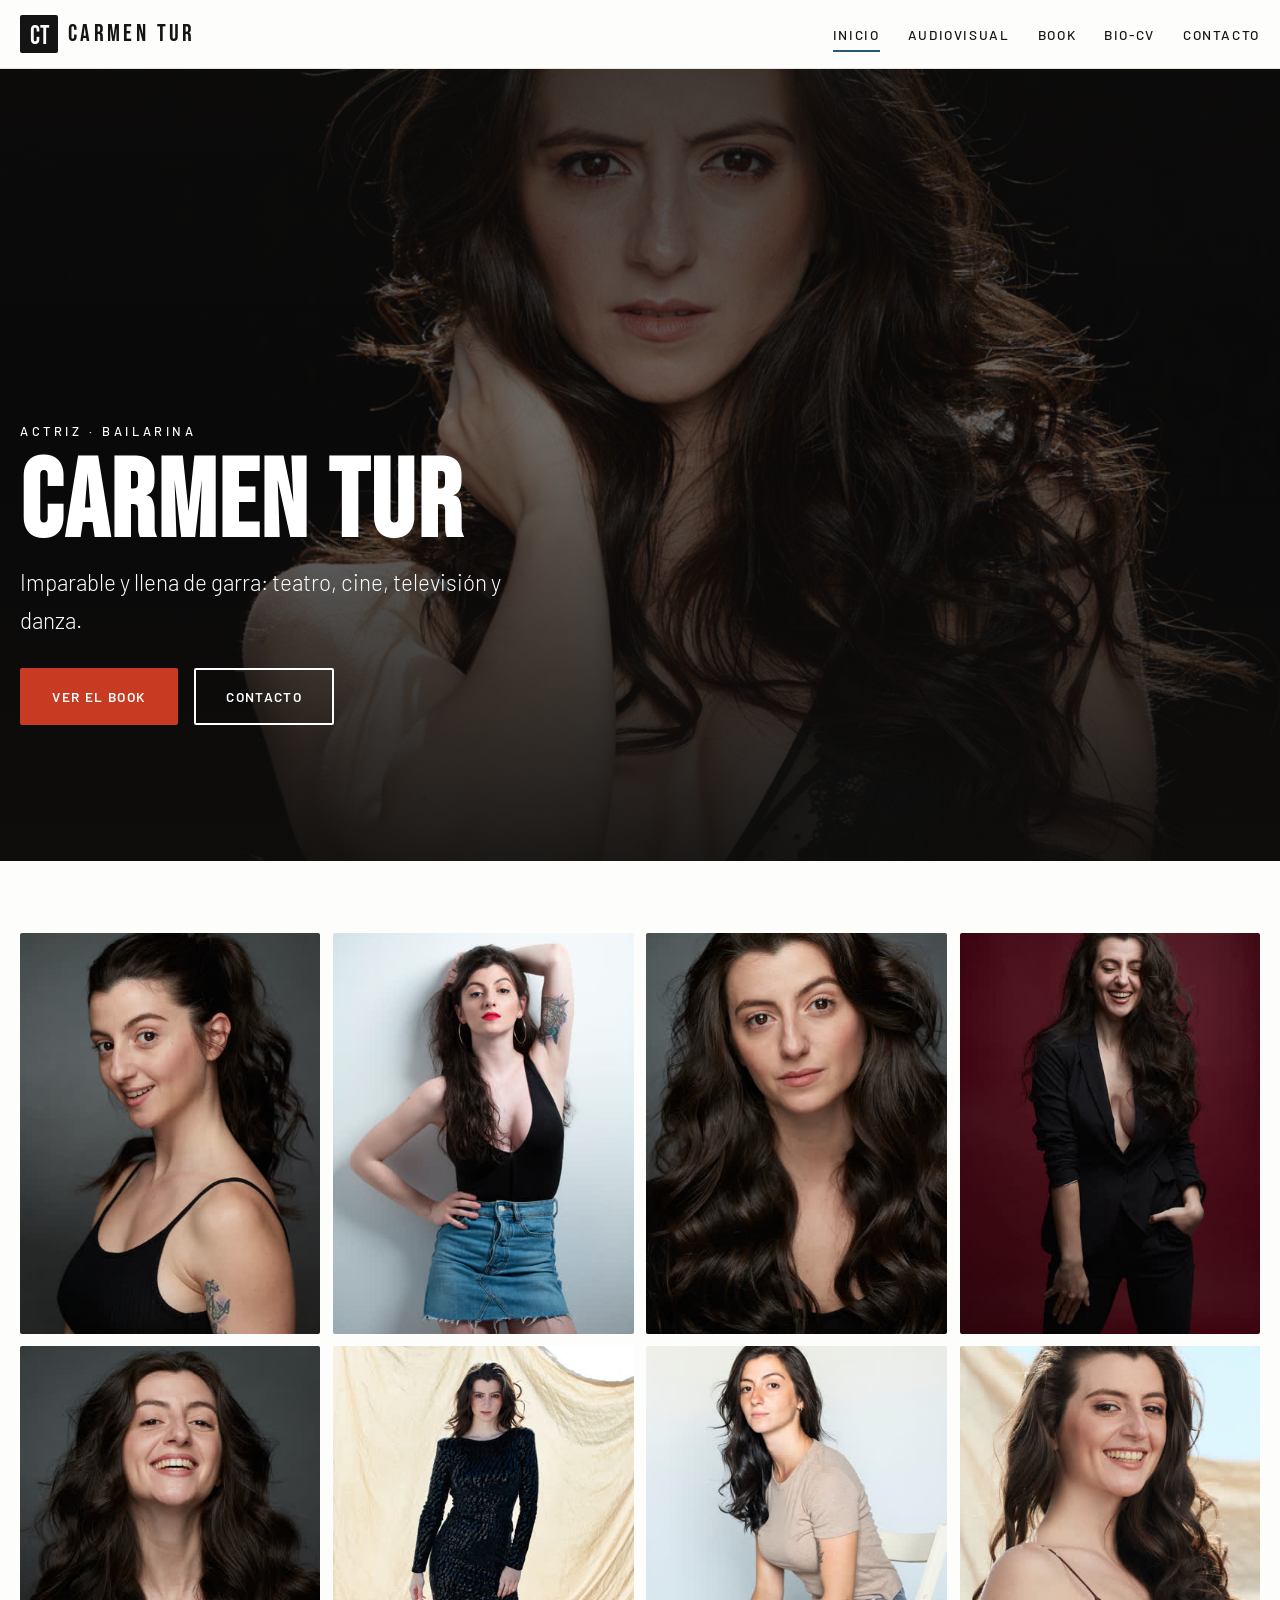
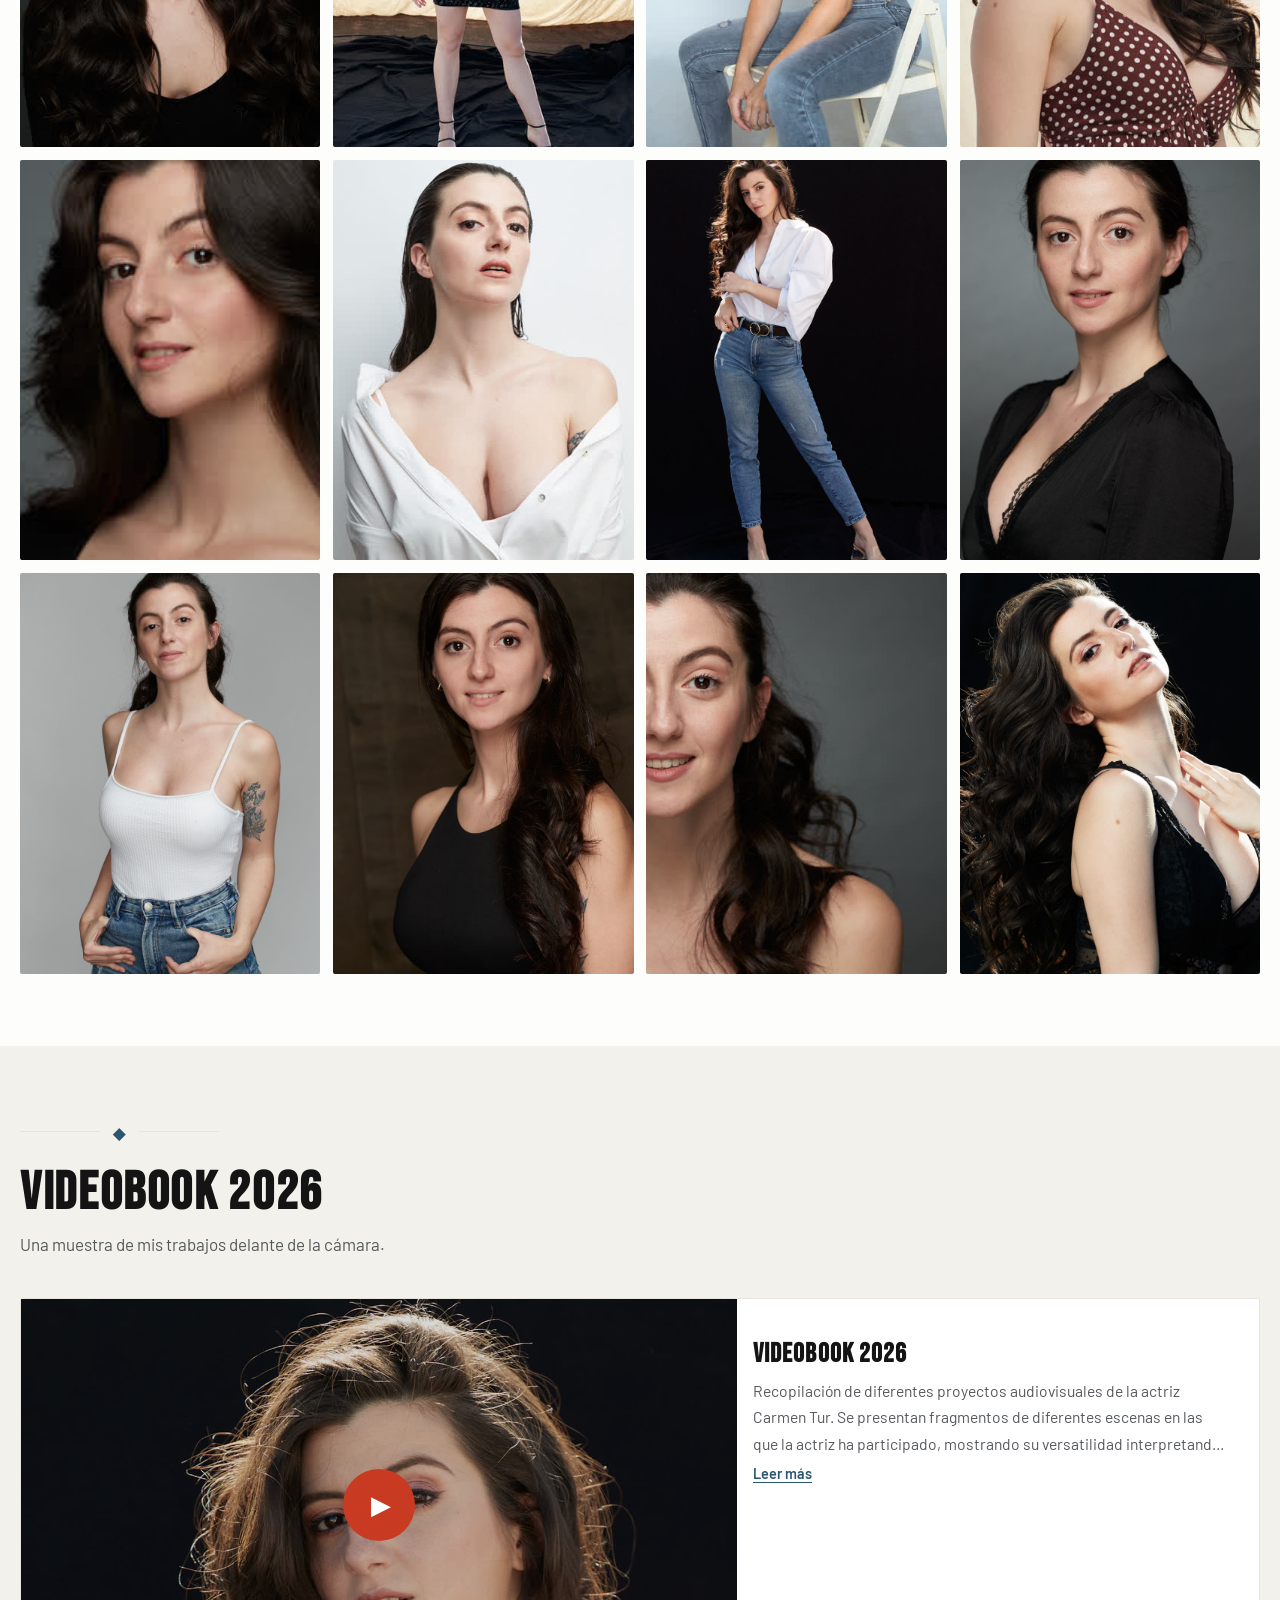
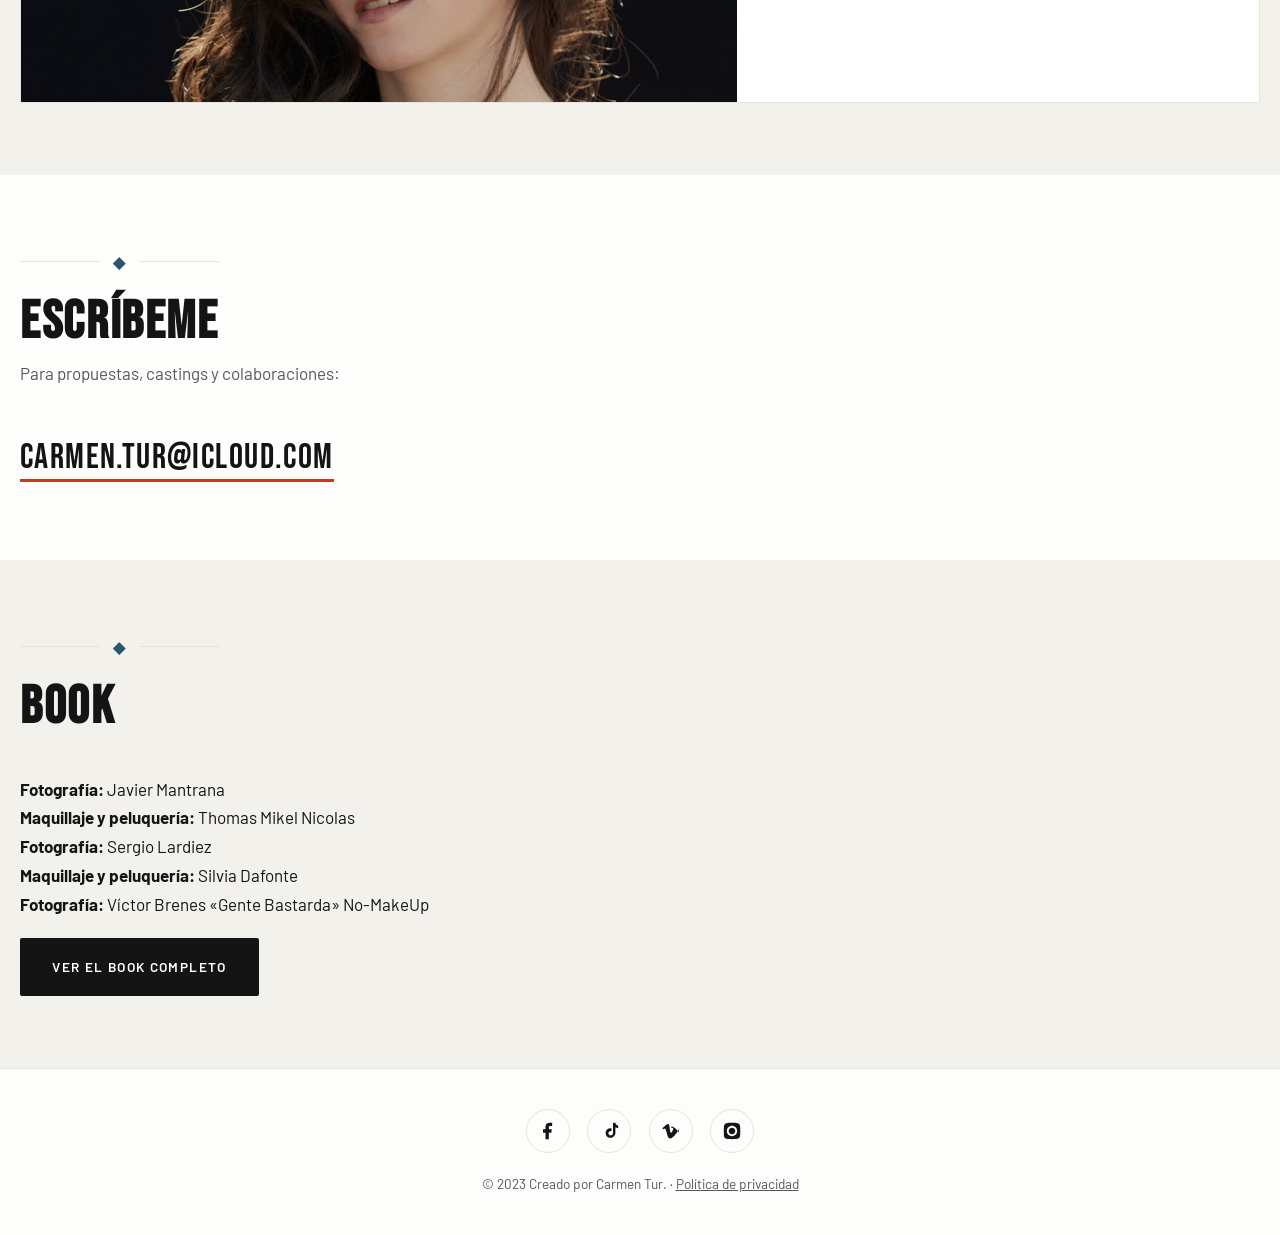
==== index.html @ 957d766c "preview temporal" ====
<!DOCTYPE html>
<html lang="es">
<head>
<script>document.documentElement.classList.add("js")</script>
  <meta charset="UTF-8">
  <meta name="viewport" content="width=device-width, initial-scale=1.0">
  <title>Carmen Tur — Actriz y Bailarina</title>
<link rel="preload" as="image" href="img/img_24.jpg" fetchpriority="high">
  <meta name="description" content="Web oficial de Carmen Tur, actriz y bailarina: book fotográfico, videobook, currículum y contacto.">
  <meta property="og:title" content="Carmen Tur — Actriz y Bailarina">
  <meta property="og:description" content="Web oficial de Carmen Tur, actriz y bailarina: book fotográfico, videobook, currículum y contacto.">
  <meta property="og:type" content="website">
  <meta property="og:url" content="https://carmentur.com/">
  <meta property="og:locale" content="es_ES">
  <meta name="twitter:card" content="summary_large_image">
  <meta property="og:image" content="https://carmentur.com/img/img_19.jpg">
  <meta property="og:image:alt" content="Retrato de Carmen Tur">
  <link rel="icon" href="favicon.svg" type="image/svg+xml">
  <link rel="preconnect" href="https://fonts.googleapis.com">
  <link rel="preconnect" href="https://fonts.gstatic.com" crossorigin>
  <link href="https://fonts.googleapis.com/css2?family=Barlow:wght@300;400;500;600&family=Bebas+Neue&display=swap" rel="stylesheet">
  <link rel="stylesheet" href="css/style.css">
</head>
<body>
<a class="skip" href="#contenido">Saltar al contenido</a>
<header class="site-header">
  <div class="wrap header-inner">
    <a class="brand" href="index.html" aria-label="Carmen Tur — inicio"><span class="brand-mark" aria-hidden="true">CT</span><span class="brand-name">Carmen Tur</span></a>
    <button class="nav-toggle" aria-expanded="false" aria-controls="nav-principal" aria-label="Abrir menú">
      <span></span><span></span><span></span>
    </button>
    <nav id="nav-principal" class="site-nav" aria-label="Principal">
      <ul>
        <li><a href="index.html" aria-current="page">INICIO</a></li>
        <li><a href="audiovisual.html">AUDIOVISUAL</a></li>
        <li><a href="book.html">BOOK</a></li>
        <li><a href="bio-cv.html">BIO-CV</a></li>
        <li><a href="contacto.html">CONTACTO</a></li>
      </ul>
    </nav>
  </div>
</header>
<main id="contenido">
<section class="hero" aria-label="Presentación">
  <div class="hero-bg" aria-hidden="true"></div>
  <div class="wrap hero-inner">
    <p class="kicker">Actriz · Bailarina</p>
    <h1>Carmen Tur</h1>
    <p class="sub">Imparable y llena de garra: teatro, cine, televisión y danza.</p>
    <div class="hero-cta">
      <a class="btn btn-solid" href="book.html">Ver el book</a>
      <a class="btn btn-ghost" href="contacto.html">Contacto</a>
    </div>
  </div>
</section>
<!-- ✏️ EDITA AQUÍ: galería de la portada (cambia, quita o reordena fotos) -->
<section aria-label="Galería">
  <div class="wrap">
    <div class="gallery">
<figure class="g-item reveal">
  <a href="img/img_30.jpg" class="g-link" data-lightbox data-full="img/img_30.jpg" data-alt="Carmen Tur con coleta, top negro, fondo gris">
    <img src="img/img_30-xs.jpg" srcset="img/img_30-xs.jpg 400w, img/img_30-sm.jpg 800w" sizes="(max-width:640px) 42vw, 220px" alt="Carmen Tur con coleta, top negro, fondo gris" loading="lazy" width="1000" height="1500">
  </a>
</figure>
<figure class="g-item reveal">
  <a href="img/img_19.jpg" class="g-link" data-lightbox data-full="img/img_19.jpg" data-alt="Carmen Tur, body negro y falda vaquera">
    <img src="img/img_19-xs.jpg" srcset="img/img_19-xs.jpg 400w, img/img_19-sm.jpg 800w" sizes="(max-width:640px) 42vw, 220px" alt="Carmen Tur, body negro y falda vaquera" loading="lazy" width="1066" height="1600">
  </a>
</figure>
<figure class="g-item reveal">
  <a href="img/img_21.jpg" class="g-link" data-lightbox data-full="img/img_21.jpg" data-alt="Retrato de Carmen Tur, fondo oscuro">
    <img src="img/img_21-xs.jpg" srcset="img/img_21-xs.jpg 400w, img/img_21-sm.jpg 800w" sizes="(max-width:640px) 42vw, 220px" alt="Retrato de Carmen Tur, fondo oscuro" loading="lazy" width="1000" height="1500">
  </a>
</figure>
<figure class="g-item reveal">
  <a href="img/img_20.jpg" class="g-link" data-lightbox data-full="img/img_20.jpg" data-alt="Carmen Tur riendo, traje negro, fondo rojo">
    <img src="img/img_20-xs.jpg" srcset="img/img_20-xs.jpg 400w, img/img_20-sm.jpg 800w" sizes="(max-width:640px) 42vw, 220px" alt="Carmen Tur riendo, traje negro, fondo rojo" loading="lazy" width="1049" height="1600">
  </a>
</figure>
<figure class="g-item reveal">
  <a href="img/img_34.jpg" class="g-link" data-lightbox data-full="img/img_34.jpg" data-alt="Carmen Tur sonriendo, top negro, fondo oscuro">
    <img src="img/img_34-xs.jpg" srcset="img/img_34-xs.jpg 400w, img/img_34-sm.jpg 800w" sizes="(max-width:640px) 42vw, 220px" alt="Carmen Tur sonriendo, top negro, fondo oscuro" loading="lazy" width="1000" height="1500">
  </a>
</figure>
<figure class="g-item reveal">
  <a href="img/img_13.jpg" class="g-link" data-lightbox data-full="img/img_13.jpg" data-alt="Carmen Tur con vestido negro de lentejuelas">
    <img src="img/img_13-xs.jpg" srcset="img/img_13-xs.jpg 400w, img/img_13-sm.jpg 800w" sizes="(max-width:640px) 42vw, 220px" alt="Carmen Tur con vestido negro de lentejuelas" loading="lazy" width="1066" height="1600">
  </a>
</figure>
<figure class="g-item reveal">
  <a href="img/img_01.jpg" class="g-link" data-lightbox data-full="img/img_01.jpg" data-alt="Carmen Tur sentada, camiseta beige y vaqueros">
    <img src="img/img_01-xs.jpg" srcset="img/img_01-xs.jpg 400w, img/img_01-sm.jpg 800w" sizes="(max-width:640px) 42vw, 220px" alt="Carmen Tur sentada, camiseta beige y vaqueros" loading="lazy" width="1105" height="1600">
  </a>
</figure>
<figure class="g-item reveal">
  <a href="img/img_07.jpg" class="g-link" data-lightbox data-full="img/img_07.jpg" data-alt="Carmen Tur sonriendo, vestido de lunares">
    <img src="img/img_07-xs.jpg" srcset="img/img_07-xs.jpg 400w, img/img_07-sm.jpg 800w" sizes="(max-width:640px) 42vw, 220px" alt="Carmen Tur sonriendo, vestido de lunares" loading="lazy" width="1066" height="1600">
  </a>
</figure>
<figure class="g-item reveal">
  <a href="img/img_03.jpg" class="g-link" data-lightbox data-full="img/img_03.jpg" data-alt="Primer plano de Carmen Tur, fondo gris">
    <img src="img/img_03-xs.jpg" srcset="img/img_03-xs.jpg 400w, img/img_03-sm.jpg 800w" sizes="(max-width:640px) 42vw, 220px" alt="Primer plano de Carmen Tur, fondo gris" loading="lazy" width="1500" height="1000">
  </a>
</figure>
<figure class="g-item reveal">
  <a href="img/img_16.jpg" class="g-link" data-lightbox data-full="img/img_16.jpg" data-alt="Carmen Tur con camisa blanca abierta, fondo blanco">
    <img src="img/img_16-xs.jpg" srcset="img/img_16-xs.jpg 400w, img/img_16-sm.jpg 800w" sizes="(max-width:640px) 42vw, 220px" alt="Carmen Tur con camisa blanca abierta, fondo blanco" loading="lazy" width="1118" height="1500">
  </a>
</figure>
<figure class="g-item reveal">
  <a href="img/img_33.jpg" class="g-link" data-lightbox data-full="img/img_33.jpg" data-alt="Carmen Tur, camisa blanca y vaqueros, fondo negro">
    <img src="img/img_33-sm.jpg" srcset="img/img_33-sm.jpg 800w, img/img_33.jpg 1600w" sizes="(max-width:640px) 50vw, (max-width:1024px) 33vw, 25vw" alt="Carmen Tur, camisa blanca y vaqueros, fondo negro" loading="lazy" width="1066" height="1600">
  </a>
</figure>
<figure class="g-item reveal">
  <a href="img/img_27.jpg" class="g-link" data-lightbox data-full="img/img_27.jpg" data-alt="Retrato de Carmen Tur, top negro, fondo gris">
    <img src="img/img_27-sm.jpg" srcset="img/img_27-sm.jpg 800w, img/img_27.jpg 1600w" sizes="(max-width:640px) 50vw, (max-width:1024px) 33vw, 25vw" alt="Retrato de Carmen Tur, top negro, fondo gris" loading="lazy" width="1000" height="1500">
  </a>
</figure>
<figure class="g-item reveal">
  <a href="img/img_22.jpg" class="g-link" data-lightbox data-full="img/img_22.jpg" data-alt="Carmen Tur, top blanco y vaqueros, fondo gris">
    <img src="img/img_22-sm.jpg" srcset="img/img_22-sm.jpg 800w, img/img_22.jpg 1600w" sizes="(max-width:640px) 50vw, (max-width:1024px) 33vw, 25vw" alt="Carmen Tur, top blanco y vaqueros, fondo gris" loading="lazy" width="1000" height="1500">
  </a>
</figure>
<figure class="g-item reveal">
  <a href="img/img_15.jpg" class="g-link" data-lightbox data-full="img/img_15.jpg" data-alt="Carmen Tur con top negro, fondo oscuro">
    <img src="img/img_15-sm.jpg" srcset="img/img_15-sm.jpg 800w, img/img_15.jpg 1600w" sizes="(max-width:640px) 50vw, (max-width:1024px) 33vw, 25vw" alt="Carmen Tur con top negro, fondo oscuro" loading="lazy" width="1066" height="1600">
  </a>
</figure>
<figure class="g-item reveal">
  <a href="img/img_14.jpg" class="g-link" data-lightbox data-full="img/img_14.jpg" data-alt="Retrato de Carmen Tur sonriendo, fondo gris">
    <img src="img/img_14-sm.jpg" srcset="img/img_14-sm.jpg 800w, img/img_14.jpg 1600w" sizes="(max-width:640px) 50vw, (max-width:1024px) 33vw, 25vw" alt="Retrato de Carmen Tur sonriendo, fondo gris" loading="lazy" width="1500" height="1000">
  </a>
</figure>
<figure class="g-item reveal">
  <a href="img/img_05.jpg" class="g-link" data-lightbox data-full="img/img_05.jpg" data-alt="Carmen Tur con vestido negro, fondo negro">
    <img src="img/img_05-sm.jpg" srcset="img/img_05-sm.jpg 800w, img/img_05.jpg 1600w" sizes="(max-width:640px) 50vw, (max-width:1024px) 33vw, 25vw" alt="Carmen Tur con vestido negro, fondo negro" loading="lazy" width="1192" height="1600">
  </a>
</figure>
    </div>
  </div>
</section>
<section class="alt" aria-label="Videobook">
  <div class="wrap">
    <div class="sec-head">
      <div class="rule" aria-hidden="true">◆</div>
      <h2>Videobook 2026</h2>
      <p>Una muestra de mis trabajos delante de la cámara.</p>
    </div>
    <div class="videos">
<article class="video-card featured reveal" data-video="videobook-2026">
  <div class="video-media">
    <button class="video-poster" aria-label="Reproducir: videobook 2026">
      <img src="img/posters/videobook-2026-home.jpg" alt="Miniatura del vídeo videobook 2026" loading="eager" fetchpriority="high" width="1280" height="720">
      <span class="play-icon" aria-hidden="true"><span>▶</span></span>
    </button>
  </div>
  <div class="video-body">
    <h3>videobook 2026</h3>
    <p class="desc">Recopilación de diferentes proyectos audiovisuales de la actriz Carmen Tur. Se presentan fragmentos de diferentes escenas en las que la actriz ha participado, mostrando su versatilidad interpretando distintos personajes y géneros. Se incluyen escenas dramáticas, cómicas y románticas.</p>
  </div>
</article>
    </div>
    <div class="video-modal" role="dialog" aria-modal="true" aria-label="Vídeo no disponible aún" hidden><div class="box"></div></div>
  </div>
</section>
<section aria-label="Contacto directo">
  <div class="wrap">
    <div class="sec-head">
      <div class="rule" aria-hidden="true">◆</div>
      <h2>Escríbeme</h2>
      <p>Para propuestas, castings y colaboraciones:</p>
    </div>
    <p><a class="email-big" href="mailto:carmen.tur@icloud.com">carmen.tur@icloud.com</a></p>
  </div>
</section>
<!-- ✏️ EDITA AQUÍ: créditos de las fotos de portada -->
<section class="alt" aria-label="Créditos del book">
  <div class="wrap">
    <div class="sec-head">
      <div class="rule" aria-hidden="true">◆</div>
      <h2>Book</h2>
    </div>
    <p><strong>Fotografía:</strong> Javier Mantrana</p>
    <p><strong>Maquillaje y peluquería:</strong> Thomas Mikel Nicolas</p>
    <p><strong>Fotografía:</strong> Sergio Lardiez</p>
    <p><strong>Maquillaje y peluquería:</strong> Silvia Dafonte</p>
    <p><strong>Fotografía:</strong> Víctor Brenes «Gente Bastarda» No-MakeUp</p>
    <p style="margin-top:1.2rem"><a class="btn btn-dark" href="book.html">Ver el book completo</a></p>
  </div>
</section>
</main>
<footer class="site-footer">
  <div class="wrap footer-inner">
    <div class="social">
      <a href="https://www.facebook.com/carmen.chipettes" target="_blank" rel="noopener" aria-label="Carmen Tur en Facebook"><svg viewBox="0 0 24 24" aria-hidden="true"><path d="M13 22v-8h3l.5-4H13V7.5c0-1.1.3-1.5 1.6-1.5H17V2.2C16.4 2.1 15.3 2 14.1 2 11.1 2 9 3.7 9 6.9V10H6v4h3v8h4z"/></svg></a>
      <a href="https://www.tiktok.com/@carmenturtur" target="_blank" rel="noopener" aria-label="Carmen Tur en TikTok"><svg viewBox="0 0 24 24" aria-hidden="true"><path d="M16.6 2h3.1c.2 1.9 1.2 3.2 3.3 3.4v3.2c-1.3 0-2.4-.4-3.3-1v6.6c0 3.5-2.6 6-6 6-3.2 0-5.7-2.5-5.7-5.8 0-3.2 2.6-5.7 6-5.7.3 0 .7 0 1 .1v3.3c-.3-.1-.7-.2-1-.2-1.5 0-2.7 1.2-2.7 2.7 0 1.5 1.2 2.7 2.7 2.7 1.6 0 2.8-1.2 2.8-2.9V2h2.8z"/></svg></a>
      <a href="https://vimeo.com/carmentur" target="_blank" rel="noopener" aria-label="Carmen Tur en Vimeo"><svg viewBox="0 0 24 24" aria-hidden="true"><path d="M22 7.4c-.1 2-1.5 4.7-4.2 8.2-2.8 3.5-5.1 5.3-7 5.3-1.2 0-2.2-1.1-3-3.3L6.3 12c-.6-2-1.2-3-1.9-3-.1 0-.7.3-1.7 1L1.6 8.6c1.1-1 2.2-1.9 3.3-2.9 1.5-1.3 2.6-2 3.4-2.1.8-.1 1.3.5 1.6 1.7.2 1.3.5 3.2.8 5.6.4 2.2.8 3.3 1.3 3.3.4 0 .9-.6 1.6-1.9.7-1.2 1-2.2 1.1-2.8.1-1-.7-1.5-2.4-1.5l.3-1.6c1.7.5 3.4 1.4 5.1 2.9 2.2 2 3.4 3.6 3.4 4.9z"/></svg></a>
      <a href="https://www.instagram.com/carmen.tur" target="_blank" rel="noopener" aria-label="Carmen Tur en Instagram"><svg viewBox="0 0 24 24" aria-hidden="true"><path d="M12 2.2c3.2 0 3.6 0 4.9.1 3.3.1 4.8 1.7 4.9 4.9.1 1.3.1 1.6.1 4.8s0 3.6-.1 4.8c-.1 3.2-1.7 4.8-4.9 4.9-1.3.1-1.6.1-4.9.1s-3.6 0-4.9-.1c-3.3-.1-4.8-1.7-4.9-4.9C2.2 15.6 2.2 15.2 2.2 12s0-3.6.1-4.8C2.4 4 4 2.4 7.2 2.3 8.4 2.2 8.8 2.2 12 2.2zm0 3.6c-3.4 0-6.2 2.8-6.2 6.2s2.8 6.2 6.2 6.2 6.2-2.8 6.2-6.2-2.8-6.2-6.2-6.2zm0 10.2c-2.2 0-4-1.8-4-4s1.8-4 4-4 4 1.8 4 4-1.8 4-4 4zm6.4-10.5c0 .8-.7 1.5-1.5 1.5-.8 0-1.5-.7-1.5-1.5 0-.8.7-1.5 1.5-1.5.8 0 1.5.7 1.5 1.5z"/></svg></a>
    </div>
    <p class="legal">© 2023 Creado por Carmen Tur. · <a href="privacidad.html">Política de privacidad</a></p>
  </div>
</footer>
<button class="to-top" aria-label="Volver arriba" hidden>↑</button>
<div class="lightbox" role="dialog" aria-modal="true" aria-label="Visor de fotos" hidden>
  <button class="lb-close" aria-label="Cerrar visor">✕</button>
  <button class="lb-prev" aria-label="Foto anterior">‹</button>
  <figure><img alt=""><figcaption></figcaption></figure>
  <button class="lb-next" aria-label="Foto siguiente">›</button>
</div>
  <script src="js/videos.js" defer></script>
  <script src="js/main.js" defer></script>
</body>
</html>
---- css/style.css ----
/* ✏️ EDITA AQUÍ: colores y tipos de toda la web */
:root{
  --paper:#FDFDFB; --ink:#141414; --muted:#55585C; --line:#E7E4DE;
  --alt:#F3F1EC; --accent:#2B5672; --cta:#EA492E; --cta-deep:#C93A22;
  --hero:#0E0D0C; --radius:2px;
  --font-display:"Bebas Neue",Impact,sans-serif;
  --font-body:"Barlow","DIN Next",system-ui,sans-serif;
  --wrap:80rem;
}
*,*::before,*::after{box-sizing:border-box;margin:0;padding:0}
html{scroll-behavior:smooth}
body{font-family:var(--font-body);font-weight:400;color:var(--ink);background:var(--paper);
  line-height:1.7;font-size:1.0625rem;-webkit-font-smoothing:antialiased}
img{max-width:100%;height:auto;display:block}
a{color:var(--accent)}
.wrap{max-width:var(--wrap);margin:0 auto;padding:0 1.25rem}
.skip{position:absolute;left:-9999px;top:0;background:var(--ink);color:#fff;padding:.6rem 1rem;z-index:200}
.skip:focus{left:0}

/* ---------- cabecera ---------- */
.site-header{position:sticky;top:0;z-index:100;background:rgba(253,253,251,.92);
  backdrop-filter:blur(10px);-webkit-backdrop-filter:blur(10px);border-bottom:1px solid var(--line)}
.header-inner{display:flex;align-items:center;justify-content:space-between;min-height:4.25rem}
.brand{display:flex;align-items:center;gap:.6rem;text-decoration:none;color:var(--ink)}
.brand-mark{font-family:var(--font-display);font-size:1.6rem;background:var(--ink);color:var(--paper);
  width:2.4rem;height:2.4rem;display:grid;place-items:center;border-radius:var(--radius)}
.brand-name{font-family:var(--font-display);font-size:1.5rem;letter-spacing:.14em}
.site-nav ul{display:flex;gap:1.75rem;list-style:none}
.site-nav a{text-decoration:none;color:var(--ink);font-weight:500;font-size:.85rem;letter-spacing:.12em;
  padding:.4rem 0;border-bottom:2px solid transparent}
.site-nav a:hover{border-color:var(--cta)}
.site-nav a[aria-current="page"]{border-color:var(--accent)}
.nav-toggle{display:none;background:none;border:0;cursor:pointer;padding:.6rem;min-width:44px;min-height:44px}
.nav-toggle span{display:block;width:1.6rem;height:2px;background:var(--ink);margin:.32rem 0;transition:.25s}

/* ---------- héroe ---------- */
.hero{background:var(--hero);color:#fff;position:relative;overflow:hidden;min-height:88vh;
  display:flex;align-items:flex-end}
.hero-bg{position:absolute;inset:0;background:url("../img/img_24.jpg") center 20%/cover no-repeat;
  opacity:.5}
.hero::after{content:"";position:absolute;inset:0;
  background:linear-gradient(180deg,rgba(14,13,12,.55),rgba(14,13,12,.15) 45%,rgba(14,13,12,.88))}
.hero-inner{position:relative;z-index:1;width:100%;padding-top:5rem;padding-bottom:4rem}
.kicker{letter-spacing:.28em;font-size:.8rem;font-weight:500;color:#fff;opacity:.85;text-transform:uppercase}
.hero h1{font-family:var(--font-display);font-size:clamp(2.9rem,11vw,6.8rem);line-height:.95;
  letter-spacing:.02em;margin:.6rem 0 .4rem}
.hero .sub{font-size:clamp(1.05rem,2.4vw,1.4rem);font-weight:300;opacity:.9;max-width:34rem}
.hero-cta{display:flex;gap:1rem;margin-top:1.8rem;flex-wrap:wrap}
.btn{display:inline-block;text-decoration:none;font-weight:600;letter-spacing:.1em;font-size:.85rem;
  text-transform:uppercase;padding:.95rem 1.9rem;border-radius:var(--radius);border:2px solid transparent;
  transition:transform .2s,background .2s;min-height:44px}
.btn-solid{background:var(--cta-deep);color:#fff}
.btn-solid:hover{background:var(--cta);transform:translateY(-2px)}
.btn-ghost{border-color:#fff;color:#fff}
.btn-ghost:hover{background:#fff;color:var(--ink)}
.btn-dark{background:var(--ink);color:#fff}
.btn-dark:hover{background:var(--accent)}

/* ---------- secciones ---------- */
section{padding:4.5rem 0}
section.alt{background:var(--alt)}
.sec-head{max-width:44rem;margin-bottom:2.5rem}
.sec-head h2{font-family:var(--font-display);font-size:clamp(2.2rem,5vw,3.4rem);letter-spacing:.03em;line-height:1}
.sec-head p{color:var(--muted);margin-top:.6rem}
.rule{display:flex;align-items:center;gap:.8rem;color:var(--accent);margin:0 0 1.2rem}
.rule::before,.rule::after{content:"";height:1px;background:var(--line);flex:1;max-width:5rem}

/* ---------- galerías ---------- */
.gallery{display:grid;grid-template-columns:repeat(2,1fr);gap:.6rem}
.g-item{overflow:hidden;border-radius:var(--radius);background:var(--alt)}
.g-item img{width:100%;aspect-ratio:3/4;object-fit:cover;transition:transform .5s ease}
.g-link{display:block}
.g-item:hover img{transform:scale(1.035)}

/* ---------- lightbox ---------- */
.lightbox{position:fixed;inset:0;z-index:300;background:rgba(10,10,10,.94);
  display:flex;align-items:center;justify-content:center}
.lightbox[hidden]{display:none}
.lightbox figure{max-width:min(92vw,60rem);text-align:center}
.lightbox img{max-height:82vh;width:auto;margin:0 auto;border-radius:var(--radius)}
.lightbox figcaption{color:#fff;margin-top:.8rem;font-size:.9rem}
.lightbox button{position:absolute;background:none;border:0;color:#fff;font-size:2rem;cursor:pointer;
  min-width:48px;min-height:48px;opacity:.85}
.lightbox button:hover{opacity:1}
.lb-close{top:1rem;right:1.2rem}
.lb-prev{left:.6rem;top:50%;transform:translateY(-50%)}
.lb-next{right:.6rem;top:50%;transform:translateY(-50%)}

/* ---------- vídeos ---------- */
.videos{display:grid;gap:2.5rem}
.video-card{display:grid;gap:1rem;background:#fff;border:1px solid var(--line);border-radius:var(--radius);
  overflow:hidden}
.video-poster{position:relative;aspect-ratio:16/9;background:var(--hero);border:0;width:100%;cursor:pointer;padding:0}
.video-poster img{width:100%;height:100%;object-fit:cover;opacity:.85}
.play-icon{position:absolute;inset:0;display:grid;place-items:center}
.play-icon span{width:4.5rem;height:4.5rem;border-radius:50%;background:var(--cta-deep);color:#fff;
  display:grid;place-items:center;font-size:1.6rem;padding-left:.3rem;transition:transform .2s}
.video-poster:hover .play-icon span{transform:scale(1.1)}
.video-body{padding:0 1.5rem 1.5rem}
.video-body h3{text-wrap:balance;font-family:var(--font-display);font-size:1.7rem;letter-spacing:.04em}
.video-body p{color:var(--muted);font-size:.98rem}
.video-modal{position:fixed;inset:0;z-index:300;background:rgba(10,10,10,.9);display:grid;place-items:center;padding:1.5rem}
.video-modal[hidden]{display:none}
.video-modal .box{background:var(--paper);border-radius:var(--radius);max-width:30rem;padding:2.2rem;text-align:center;position:relative}
.video-modal h3{font-family:var(--font-display);font-size:1.8rem;margin-bottom:.6rem}
.video-modal p{color:var(--muted);font-size:.95rem;margin-bottom:1.4rem}
.vm-close{position:absolute;top:.4rem;right:.8rem;background:none;border:0;font-size:1.6rem;cursor:pointer;min-width:44px;min-height:44px}
.video-player{width:100%;aspect-ratio:16/9;background:#000}

/* ---------- tabs book ---------- */
.tabs{display:flex;gap:.5rem;margin-bottom:2rem;flex-wrap:wrap}
.tab{background:none;border:1px solid var(--line);border-radius:20px;padding:.6rem 1.4rem;cursor:pointer;
  font:inherit;font-weight:500;font-size:.9rem;letter-spacing:.06em;color:var(--muted);min-height:44px}
.tab[aria-pressed="true"]{background:var(--ink);color:#fff;border-color:var(--ink)}
.tab[aria-pressed="true"] .count{color:rgba(255,255,255,.8)}
.tab .count{color:#6b6a66;font-size:.8em;margin-left:.3rem}

/* ---------- bio-cv ---------- */
.medidas{display:grid;grid-template-columns:repeat(2,1fr);gap:.8rem;margin:1.5rem 0 0;list-style:none}
.medidas li{background:#fff;border:1px solid var(--line);border-radius:var(--radius);padding:.9rem 1.1rem}
.medidas b{display:block;font-size:.75rem;letter-spacing:.14em;text-transform:uppercase;color:var(--muted);font-weight:500}
.cv-block{margin-top:3rem}
.cv-block h3{font-family:var(--font-display);font-size:1.9rem;letter-spacing:.04em;margin-bottom:1.2rem}
.cv-cards{display:grid;gap:.9rem}
.cv-card{background:#fff;border:1px solid var(--line);border-radius:var(--radius);padding:1.1rem 1.3rem;display:grid;gap:.25rem}
.cv-card .anio{font-family:var(--font-display);font-size:1.35rem;color:var(--accent);letter-spacing:.06em}
.cv-card .obra{font-weight:600;font-size:1.05rem}
.cv-card .detalle{color:var(--muted);font-size:.95rem}
.chips{display:flex;flex-wrap:wrap;gap:.6rem;list-style:none;margin-top:1rem}
.chips li{background:var(--alt);border:1px solid var(--line);border-radius:20px;padding:.5rem 1.1rem;font-size:.92rem}
.lead{font-size:1.25rem;font-weight:300;max-width:40rem}

/* ---------- contacto ---------- */
.contact-grid{display:grid;gap:3rem}
.email-big{font-family:var(--font-display);font-size:clamp(1.4rem,4vw,2.2rem);letter-spacing:.04em;
  color:var(--ink);text-decoration:none;border-bottom:3px solid var(--cta-deep);word-break:break-all}
.email-big:hover{color:var(--cta-deep)}
form.contacto{display:grid;gap:1.1rem;max-width:38rem}
.campo{display:grid;gap:.35rem}
.campo label{font-weight:500;font-size:.9rem;letter-spacing:.04em}
.campo input,.campo textarea{font:inherit;padding:.85rem 1rem;border:1px solid var(--line);border-radius:var(--radius);
  background:#fff;color:var(--ink);width:100%}
.campo input:focus,.campo textarea:focus{outline:2px solid var(--accent);outline-offset:1px;border-color:var(--accent)}
.campo textarea{min-height:9rem;resize:vertical}
.honey{position:absolute;left:-9999px}
.form-ok{background:#e8f5e9;border:1px solid #a5d6a7;color:#1b5e20;padding:1rem 1.2rem;border-radius:var(--radius)}
.form-err{background:#fdecea;border:1px solid #f5c6c6;color:#8e1f1f;padding:1rem 1.2rem;border-radius:var(--radius)}
.mailto-alt{color:var(--muted);font-size:.95rem}

/* ---------- pie ---------- */
.site-footer{border-top:1px solid var(--line);padding:2.5rem 0;background:var(--paper)}
.footer-inner{display:grid;gap:1.2rem;justify-items:center;text-align:center}
.social{display:flex;gap:1.1rem}
.social a{display:grid;place-items:center;width:44px;height:44px;border:1px solid var(--line);border-radius:50%;
  transition:.2s}
.social a:hover{background:var(--ink);border-color:var(--ink)}
.social svg{width:20px;height:20px;fill:var(--ink)}
.social a:hover svg{fill:#fff}
.legal{color:var(--muted);font-size:.85rem}
.legal a{color:var(--muted)}
.to-top{position:fixed;right:1.2rem;bottom:1.2rem;z-index:150;width:48px;height:48px;border-radius:50%;
  border:1px solid var(--line);background:var(--paper);cursor:pointer;font-size:1.3rem}
.to-top[hidden]{display:none}

/* ---------- animaciones ---------- */
html.js .reveal{opacity:0;transform:translateY(24px);transition:opacity .7s ease,transform .7s ease}
html.js .reveal.in{opacity:1;transform:none}
.reveal.in{opacity:1;transform:none}
.hero-inner>*{animation:rise .9s ease both}
.hero-inner>*:nth-child(2){animation-delay:.12s}
.hero-inner>*:nth-child(3){animation-delay:.24s}
.hero-inner>*:nth-child(4){animation-delay:.36s}
@keyframes rise{from{opacity:0;transform:translateY(30px)}to{opacity:1;transform:none}}
@media (prefers-reduced-motion:reduce){
  *,*::before,*::after{animation:none!important;transition:none!important}
  .reveal{opacity:1;transform:none}
  html{scroll-behavior:auto}
}

/* ---------- responsive ---------- */
@media (max-width:639px){
  .hero-cta{flex-direction:column;align-items:stretch}
  .hero-cta .btn{text-align:center}
}
@media (min-width:640px){
  .gallery{grid-template-columns:repeat(3,1fr);gap:.8rem}
  .medidas{grid-template-columns:repeat(3,1fr)}
  .video-card{grid-template-columns:1.2fr 1fr;align-items:stretch}
  .video-card .video-poster{height:100%}
  .video-card.featured{grid-template-columns:1.35fr 1fr}
  .video-card.featured .video-body{padding:2rem 2rem 2rem 0}
}
@media (min-width:1024px){
  .gallery{grid-template-columns:repeat(4,1fr)}
  .contact-grid{grid-template-columns:1fr 1.4fr;align-items:start}
  .cv-cards{grid-template-columns:repeat(2,1fr)}
}
@media (min-width:1440px){
  .gallery{gap:1rem}
}
@media (max-width:1023px){
  .nav-toggle{display:block}
  .site-nav{position:fixed;inset:0;background:var(--hero);z-index:120;display:grid;place-items:center;
    opacity:0;pointer-events:none;transition:opacity .3s}
  body.nav-open .site-nav{opacity:1;pointer-events:auto}
  body.nav-open{overflow:hidden}
  body.nav-open .nav-toggle span{background:#fff}
  body.nav-open .nav-toggle span:nth-child(1){transform:translateY(.44rem) rotate(45deg)}
  body.nav-open .nav-toggle span:nth-child(2){opacity:0}
  body.nav-open .nav-toggle span:nth-child(3){transform:translateY(-.44rem) rotate(-45deg)}
  .site-nav ul{flex-direction:column;text-align:center;gap:1.4rem}
  .site-nav a{color:#fff;font-family:var(--font-display);font-size:2.2rem;letter-spacing:.08em}
  .site-nav a[aria-current="page"]{border-color:var(--accent)}
}
:focus-visible{outline:3px solid var(--accent);outline-offset:2px}

/* descripciones de vídeo: 3 líneas + leer más */
.video-body .desc{display:-webkit-box;-webkit-line-clamp:3;-webkit-box-orient:vertical;overflow:hidden}
.video-body .desc.open{display:block}
.leer-mas{background:none;border:0;color:var(--accent);font:inherit;font-weight:600;font-size:.9rem;
  cursor:pointer;padding:.3rem 0 0;text-decoration:underline;text-underline-offset:3px}
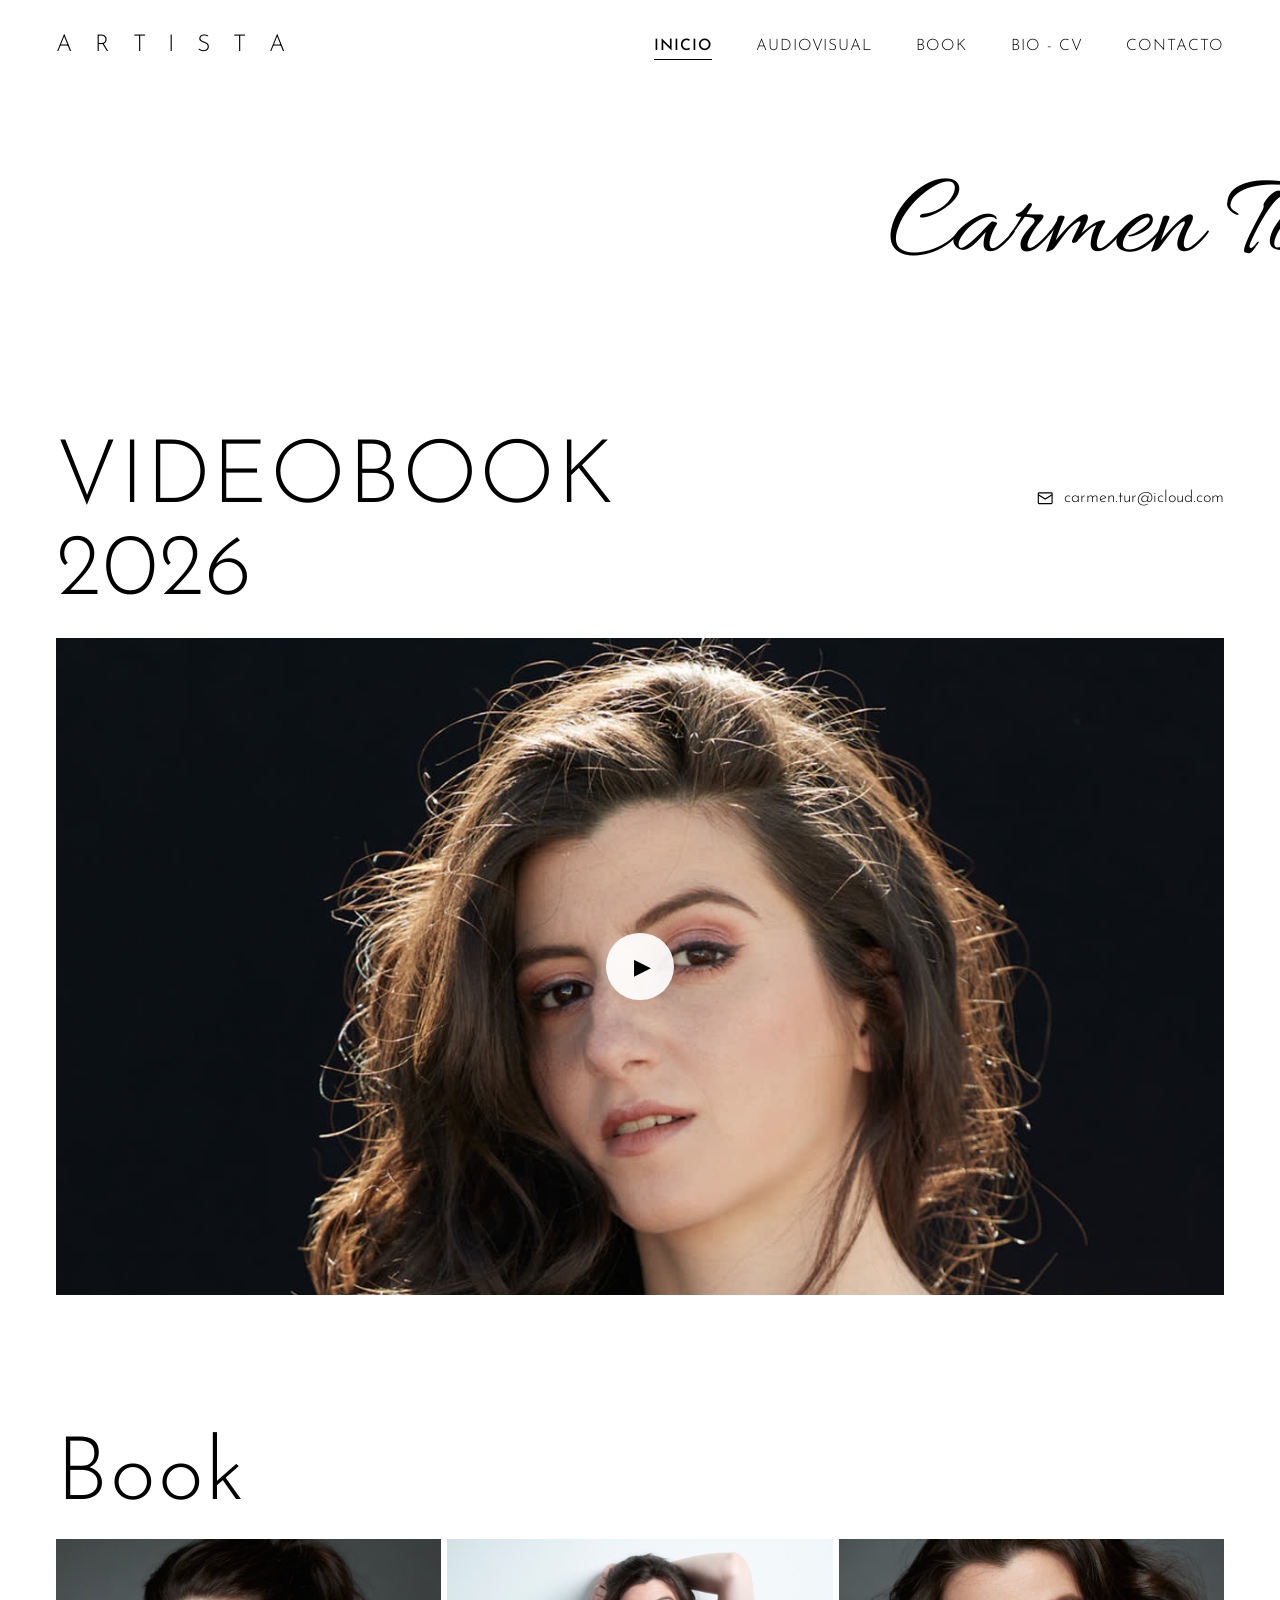
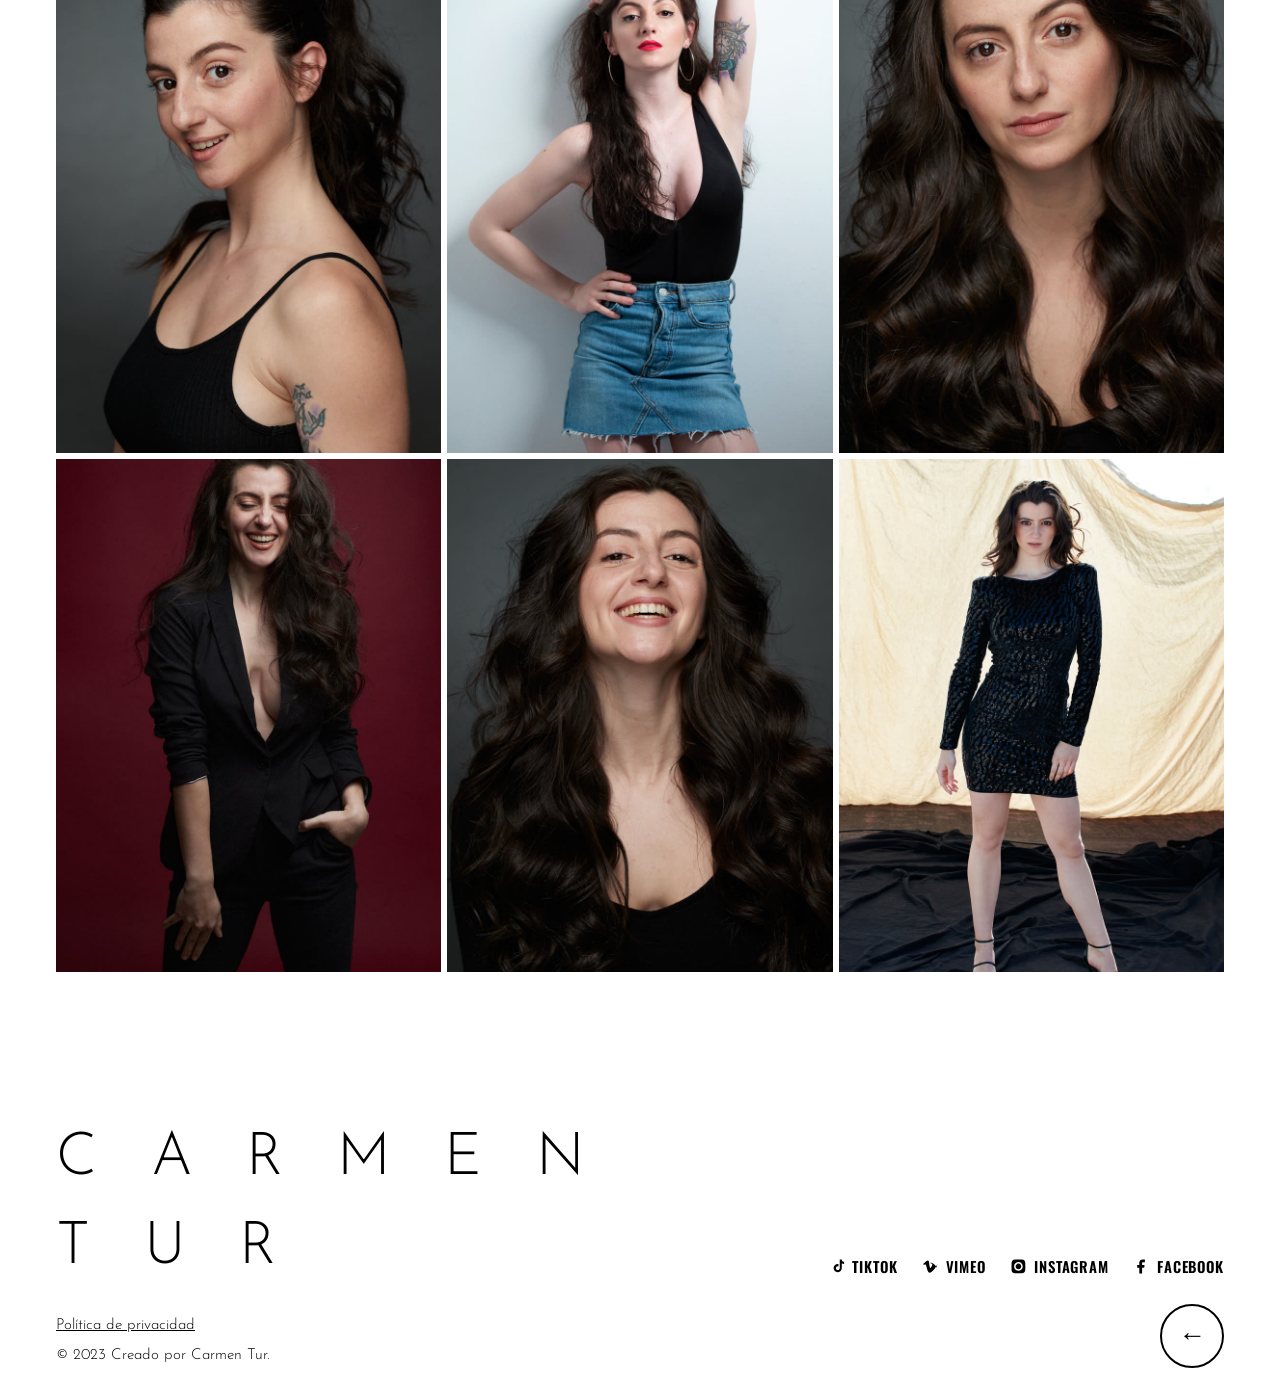
==== commit 22fc3877: "fidelidad visual: 12 iteraciones vs original Wix" ====
--- a/index.html
+++ b/index.html
@@ -1,31 +1,26 @@
 <!DOCTYPE html>
 <html lang="es">
 <head>
-<script>document.documentElement.classList.add("js")</script>
   <meta charset="UTF-8">
   <meta name="viewport" content="width=device-width, initial-scale=1.0">
   <title>Carmen Tur — Actriz y Bailarina</title>
-<link rel="preload" as="image" href="img/img_24.jpg" fetchpriority="high">
   <meta name="description" content="Web oficial de Carmen Tur, actriz y bailarina: book fotográfico, videobook, currículum y contacto.">
   <meta property="og:title" content="Carmen Tur — Actriz y Bailarina">
   <meta property="og:description" content="Web oficial de Carmen Tur, actriz y bailarina: book fotográfico, videobook, currículum y contacto.">
   <meta property="og:type" content="website">
-  <meta property="og:url" content="https://carmentur.com/">
-  <meta property="og:locale" content="es_ES">
-  <meta name="twitter:card" content="summary_large_image">
-  <meta property="og:image" content="https://carmentur.com/img/img_19.jpg">
-  <meta property="og:image:alt" content="Retrato de Carmen Tur">
+  <meta property="og:image" content="img/img_19.jpg">
   <link rel="icon" href="favicon.svg" type="image/svg+xml">
   <link rel="preconnect" href="https://fonts.googleapis.com">
   <link rel="preconnect" href="https://fonts.gstatic.com" crossorigin>
-  <link href="https://fonts.googleapis.com/css2?family=Barlow:wght@300;400;500;600&family=Bebas+Neue&display=swap" rel="stylesheet">
+  <link href="https://fonts.googleapis.com/css2?family=Allura&family=Josefin+Sans:wght@200;300;400;500&family=Oswald:wght@500;600&display=swap" rel="stylesheet">
   <link rel="stylesheet" href="css/style.css">
+  <script>document.documentElement.classList.add('js')</script>
 </head>
 <body>
 <a class="skip" href="#contenido">Saltar al contenido</a>
 <header class="site-header">
   <div class="wrap header-inner">
-    <a class="brand" href="index.html" aria-label="Carmen Tur — inicio"><span class="brand-mark" aria-hidden="true">CT</span><span class="brand-name">Carmen Tur</span></a>
+    <a class="brand" href="index.html" aria-label="Carmen Tur — inicio">A R T I S T A</a>
     <button class="nav-toggle" aria-expanded="false" aria-controls="nav-principal" aria-label="Abrir menú">
       <span></span><span></span><span></span>
     </button>
@@ -34,174 +29,95 @@
         <li><a href="index.html" aria-current="page">INICIO</a></li>
         <li><a href="audiovisual.html">AUDIOVISUAL</a></li>
         <li><a href="book.html">BOOK</a></li>
-        <li><a href="bio-cv.html">BIO-CV</a></li>
+        <li><a href="bio-cv.html">BIO - CV</a></li>
         <li><a href="contacto.html">CONTACTO</a></li>
       </ul>
     </nav>
   </div>
 </header>
 <main id="contenido">
-<section class="hero" aria-label="Presentación">
-  <div class="hero-bg" aria-hidden="true"></div>
-  <div class="wrap hero-inner">
-    <p class="kicker">Actriz · Bailarina</p>
-    <h1>Carmen Tur</h1>
-    <p class="sub">Imparable y llena de garra: teatro, cine, televisión y danza.</p>
-    <div class="hero-cta">
-      <a class="btn btn-solid" href="book.html">Ver el book</a>
-      <a class="btn btn-ghost" href="contacto.html">Contacto</a>
+<section aria-label="Carmen Tur">
+  <div class="bleed">
+    <p class="script-hero h-mega">Carmen Tur</p>
+  </div>
+</section>
+<section aria-label="Videobook">
+  <div class="wrap">
+    <div class="title-mail">
+      <h2 class="thin-title sec-title"><a href="audiovisual.html">VIDEOBOOK<br>2026</a></h2>
+      <p class="mail-line"><svg viewBox="0 0 24 24" aria-hidden="true"><rect x="3" y="5" width="18" height="14" rx="1"/><path d="M3 7.5l9 5.5 9-5.5"/></svg><a href="mailto:carmen.tur@icloud.com">carmen.tur@icloud.com</a></p>
+    </div>
+    <div class="video-media" style="margin-top:1.2rem">
+      <button class="video-poster" data-vid="videobook-2026" aria-label="Reproducir videobook 2026">
+        <img src="img/posters/videobook-2026-home.jpg" alt="Videobook 2026 de Carmen Tur" loading="eager" width="1280" height="720">
+        <span class="play-icon" aria-hidden="true"><span>&#9654;</span></span>
+      </button>
     </div>
   </div>
 </section>
-<!-- ✏️ EDITA AQUÍ: galería de la portada (cambia, quita o reordena fotos) -->
-<section aria-label="Galería">
+<section aria-label="Book fotográfico">
   <div class="wrap">
-    <div class="gallery">
-<figure class="g-item reveal">
+    <h2 class="thin-title sec-title"><a href="book.html">Book</a></h2>
+  </div>
+  <div class="gallery-bleed">
+    <div class="wrap">
+      <div class="gallery">
+<div class="g-item">
   <a href="img/img_30.jpg" class="g-link" data-lightbox data-full="img/img_30.jpg" data-alt="Carmen Tur con coleta, top negro, fondo gris">
-    <img src="img/img_30-xs.jpg" srcset="img/img_30-xs.jpg 400w, img/img_30-sm.jpg 800w" sizes="(max-width:640px) 42vw, 220px" alt="Carmen Tur con coleta, top negro, fondo gris" loading="lazy" width="1000" height="1500">
+    <img src="img/img_30-sm.jpg" alt="Carmen Tur con coleta, top negro, fondo gris" loading="lazy" width="1000" height="1500">
   </a>
-</figure>
-<figure class="g-item reveal">
+</div>
+<div class="g-item">
   <a href="img/img_19.jpg" class="g-link" data-lightbox data-full="img/img_19.jpg" data-alt="Carmen Tur, body negro y falda vaquera">
-    <img src="img/img_19-xs.jpg" srcset="img/img_19-xs.jpg 400w, img/img_19-sm.jpg 800w" sizes="(max-width:640px) 42vw, 220px" alt="Carmen Tur, body negro y falda vaquera" loading="lazy" width="1066" height="1600">
+    <img src="img/img_19-sm.jpg" alt="Carmen Tur, body negro y falda vaquera" loading="lazy" width="1066" height="1600">
   </a>
-</figure>
-<figure class="g-item reveal">
+</div>
+<div class="g-item">
   <a href="img/img_21.jpg" class="g-link" data-lightbox data-full="img/img_21.jpg" data-alt="Retrato de Carmen Tur, fondo oscuro">
-    <img src="img/img_21-xs.jpg" srcset="img/img_21-xs.jpg 400w, img/img_21-sm.jpg 800w" sizes="(max-width:640px) 42vw, 220px" alt="Retrato de Carmen Tur, fondo oscuro" loading="lazy" width="1000" height="1500">
+    <img src="img/img_21-sm.jpg" alt="Retrato de Carmen Tur, fondo oscuro" loading="lazy" width="1000" height="1500">
   </a>
-</figure>
-<figure class="g-item reveal">
+</div>
+<div class="g-item">
   <a href="img/img_20.jpg" class="g-link" data-lightbox data-full="img/img_20.jpg" data-alt="Carmen Tur riendo, traje negro, fondo rojo">
-    <img src="img/img_20-xs.jpg" srcset="img/img_20-xs.jpg 400w, img/img_20-sm.jpg 800w" sizes="(max-width:640px) 42vw, 220px" alt="Carmen Tur riendo, traje negro, fondo rojo" loading="lazy" width="1049" height="1600">
+    <img src="img/img_20-sm.jpg" alt="Carmen Tur riendo, traje negro, fondo rojo" loading="lazy" width="1049" height="1600">
   </a>
-</figure>
-<figure class="g-item reveal">
+</div>
+<div class="g-item">
   <a href="img/img_34.jpg" class="g-link" data-lightbox data-full="img/img_34.jpg" data-alt="Carmen Tur sonriendo, top negro, fondo oscuro">
-    <img src="img/img_34-xs.jpg" srcset="img/img_34-xs.jpg 400w, img/img_34-sm.jpg 800w" sizes="(max-width:640px) 42vw, 220px" alt="Carmen Tur sonriendo, top negro, fondo oscuro" loading="lazy" width="1000" height="1500">
+    <img src="img/img_34-sm.jpg" alt="Carmen Tur sonriendo, top negro, fondo oscuro" loading="lazy" width="1000" height="1500">
   </a>
-</figure>
-<figure class="g-item reveal">
+</div>
+<div class="g-item">
   <a href="img/img_13.jpg" class="g-link" data-lightbox data-full="img/img_13.jpg" data-alt="Carmen Tur con vestido negro de lentejuelas">
-    <img src="img/img_13-xs.jpg" srcset="img/img_13-xs.jpg 400w, img/img_13-sm.jpg 800w" sizes="(max-width:640px) 42vw, 220px" alt="Carmen Tur con vestido negro de lentejuelas" loading="lazy" width="1066" height="1600">
+    <img src="img/img_13-sm.jpg" alt="Carmen Tur con vestido negro de lentejuelas" loading="lazy" width="1066" height="1600">
   </a>
-</figure>
-<figure class="g-item reveal">
-  <a href="img/img_01.jpg" class="g-link" data-lightbox data-full="img/img_01.jpg" data-alt="Carmen Tur sentada, camiseta beige y vaqueros">
-    <img src="img/img_01-xs.jpg" srcset="img/img_01-xs.jpg 400w, img/img_01-sm.jpg 800w" sizes="(max-width:640px) 42vw, 220px" alt="Carmen Tur sentada, camiseta beige y vaqueros" loading="lazy" width="1105" height="1600">
-  </a>
-</figure>
-<figure class="g-item reveal">
-  <a href="img/img_07.jpg" class="g-link" data-lightbox data-full="img/img_07.jpg" data-alt="Carmen Tur sonriendo, vestido de lunares">
-    <img src="img/img_07-xs.jpg" srcset="img/img_07-xs.jpg 400w, img/img_07-sm.jpg 800w" sizes="(max-width:640px) 42vw, 220px" alt="Carmen Tur sonriendo, vestido de lunares" loading="lazy" width="1066" height="1600">
-  </a>
-</figure>
-<figure class="g-item reveal">
-  <a href="img/img_03.jpg" class="g-link" data-lightbox data-full="img/img_03.jpg" data-alt="Primer plano de Carmen Tur, fondo gris">
-    <img src="img/img_03-xs.jpg" srcset="img/img_03-xs.jpg 400w, img/img_03-sm.jpg 800w" sizes="(max-width:640px) 42vw, 220px" alt="Primer plano de Carmen Tur, fondo gris" loading="lazy" width="1500" height="1000">
-  </a>
-</figure>
-<figure class="g-item reveal">
-  <a href="img/img_16.jpg" class="g-link" data-lightbox data-full="img/img_16.jpg" data-alt="Carmen Tur con camisa blanca abierta, fondo blanco">
-    <img src="img/img_16-xs.jpg" srcset="img/img_16-xs.jpg 400w, img/img_16-sm.jpg 800w" sizes="(max-width:640px) 42vw, 220px" alt="Carmen Tur con camisa blanca abierta, fondo blanco" loading="lazy" width="1118" height="1500">
-  </a>
-</figure>
-<figure class="g-item reveal">
-  <a href="img/img_33.jpg" class="g-link" data-lightbox data-full="img/img_33.jpg" data-alt="Carmen Tur, camisa blanca y vaqueros, fondo negro">
-    <img src="img/img_33-sm.jpg" srcset="img/img_33-sm.jpg 800w, img/img_33.jpg 1600w" sizes="(max-width:640px) 50vw, (max-width:1024px) 33vw, 25vw" alt="Carmen Tur, camisa blanca y vaqueros, fondo negro" loading="lazy" width="1066" height="1600">
-  </a>
-</figure>
-<figure class="g-item reveal">
-  <a href="img/img_27.jpg" class="g-link" data-lightbox data-full="img/img_27.jpg" data-alt="Retrato de Carmen Tur, top negro, fondo gris">
-    <img src="img/img_27-sm.jpg" srcset="img/img_27-sm.jpg 800w, img/img_27.jpg 1600w" sizes="(max-width:640px) 50vw, (max-width:1024px) 33vw, 25vw" alt="Retrato de Carmen Tur, top negro, fondo gris" loading="lazy" width="1000" height="1500">
-  </a>
-</figure>
-<figure class="g-item reveal">
-  <a href="img/img_22.jpg" class="g-link" data-lightbox data-full="img/img_22.jpg" data-alt="Carmen Tur, top blanco y vaqueros, fondo gris">
-    <img src="img/img_22-sm.jpg" srcset="img/img_22-sm.jpg 800w, img/img_22.jpg 1600w" sizes="(max-width:640px) 50vw, (max-width:1024px) 33vw, 25vw" alt="Carmen Tur, top blanco y vaqueros, fondo gris" loading="lazy" width="1000" height="1500">
-  </a>
-</figure>
-<figure class="g-item reveal">
-  <a href="img/img_15.jpg" class="g-link" data-lightbox data-full="img/img_15.jpg" data-alt="Carmen Tur con top negro, fondo oscuro">
-    <img src="img/img_15-sm.jpg" srcset="img/img_15-sm.jpg 800w, img/img_15.jpg 1600w" sizes="(max-width:640px) 50vw, (max-width:1024px) 33vw, 25vw" alt="Carmen Tur con top negro, fondo oscuro" loading="lazy" width="1066" height="1600">
-  </a>
-</figure>
-<figure class="g-item reveal">
-  <a href="img/img_14.jpg" class="g-link" data-lightbox data-full="img/img_14.jpg" data-alt="Retrato de Carmen Tur sonriendo, fondo gris">
-    <img src="img/img_14-sm.jpg" srcset="img/img_14-sm.jpg 800w, img/img_14.jpg 1600w" sizes="(max-width:640px) 50vw, (max-width:1024px) 33vw, 25vw" alt="Retrato de Carmen Tur sonriendo, fondo gris" loading="lazy" width="1500" height="1000">
-  </a>
-</figure>
-<figure class="g-item reveal">
-  <a href="img/img_05.jpg" class="g-link" data-lightbox data-full="img/img_05.jpg" data-alt="Carmen Tur con vestido negro, fondo negro">
-    <img src="img/img_05-sm.jpg" srcset="img/img_05-sm.jpg 800w, img/img_05.jpg 1600w" sizes="(max-width:640px) 50vw, (max-width:1024px) 33vw, 25vw" alt="Carmen Tur con vestido negro, fondo negro" loading="lazy" width="1192" height="1600">
-  </a>
-</figure>
+</div>
+      </div>
     </div>
   </div>
-</section>
-<section class="alt" aria-label="Videobook">
-  <div class="wrap">
-    <div class="sec-head">
-      <div class="rule" aria-hidden="true">◆</div>
-      <h2>Videobook 2026</h2>
-      <p>Una muestra de mis trabajos delante de la cámara.</p>
-    </div>
-    <div class="videos">
-<article class="video-card featured reveal" data-video="videobook-2026">
-  <div class="video-media">
-    <button class="video-poster" aria-label="Reproducir: videobook 2026">
-      <img src="img/posters/videobook-2026-home.jpg" alt="Miniatura del vídeo videobook 2026" loading="eager" fetchpriority="high" width="1280" height="720">
-      <span class="play-icon" aria-hidden="true"><span>▶</span></span>
-    </button>
-  </div>
-  <div class="video-body">
-    <h3>videobook 2026</h3>
-    <p class="desc">Recopilación de diferentes proyectos audiovisuales de la actriz Carmen Tur. Se presentan fragmentos de diferentes escenas en las que la actriz ha participado, mostrando su versatilidad interpretando distintos personajes y géneros. Se incluyen escenas dramáticas, cómicas y románticas.</p>
-  </div>
-</article>
-    </div>
-    <div class="video-modal" role="dialog" aria-modal="true" aria-label="Vídeo no disponible aún" hidden><div class="box"></div></div>
-  </div>
-</section>
-<section aria-label="Contacto directo">
-  <div class="wrap">
-    <div class="sec-head">
-      <div class="rule" aria-hidden="true">◆</div>
-      <h2>Escríbeme</h2>
-      <p>Para propuestas, castings y colaboraciones:</p>
-    </div>
-    <p><a class="email-big" href="mailto:carmen.tur@icloud.com">carmen.tur@icloud.com</a></p>
-  </div>
-</section>
-<!-- ✏️ EDITA AQUÍ: créditos de las fotos de portada -->
-<section class="alt" aria-label="Créditos del book">
-  <div class="wrap">
-    <div class="sec-head">
-      <div class="rule" aria-hidden="true">◆</div>
-      <h2>Book</h2>
-    </div>
-    <p><strong>Fotografía:</strong> Javier Mantrana</p>
-    <p><strong>Maquillaje y peluquería:</strong> Thomas Mikel Nicolas</p>
-    <p><strong>Fotografía:</strong> Sergio Lardiez</p>
-    <p><strong>Maquillaje y peluquería:</strong> Silvia Dafonte</p>
-    <p><strong>Fotografía:</strong> Víctor Brenes «Gente Bastarda» No-MakeUp</p>
-    <p style="margin-top:1.2rem"><a class="btn btn-dark" href="book.html">Ver el book completo</a></p>
-  </div>
+  <div class="video-modal" role="dialog" aria-modal="true" aria-label="Vídeo no disponible aún" hidden><div class="box"></div></div>
 </section>
 </main>
 <footer class="site-footer">
-  <div class="wrap footer-inner">
-    <div class="social">
-      <a href="https://www.facebook.com/carmen.chipettes" target="_blank" rel="noopener" aria-label="Carmen Tur en Facebook"><svg viewBox="0 0 24 24" aria-hidden="true"><path d="M13 22v-8h3l.5-4H13V7.5c0-1.1.3-1.5 1.6-1.5H17V2.2C16.4 2.1 15.3 2 14.1 2 11.1 2 9 3.7 9 6.9V10H6v4h3v8h4z"/></svg></a>
-      <a href="https://www.tiktok.com/@carmenturtur" target="_blank" rel="noopener" aria-label="Carmen Tur en TikTok"><svg viewBox="0 0 24 24" aria-hidden="true"><path d="M16.6 2h3.1c.2 1.9 1.2 3.2 3.3 3.4v3.2c-1.3 0-2.4-.4-3.3-1v6.6c0 3.5-2.6 6-6 6-3.2 0-5.7-2.5-5.7-5.8 0-3.2 2.6-5.7 6-5.7.3 0 .7 0 1 .1v3.3c-.3-.1-.7-.2-1-.2-1.5 0-2.7 1.2-2.7 2.7 0 1.5 1.2 2.7 2.7 2.7 1.6 0 2.8-1.2 2.8-2.9V2h2.8z"/></svg></a>
-      <a href="https://vimeo.com/carmentur" target="_blank" rel="noopener" aria-label="Carmen Tur en Vimeo"><svg viewBox="0 0 24 24" aria-hidden="true"><path d="M22 7.4c-.1 2-1.5 4.7-4.2 8.2-2.8 3.5-5.1 5.3-7 5.3-1.2 0-2.2-1.1-3-3.3L6.3 12c-.6-2-1.2-3-1.9-3-.1 0-.7.3-1.7 1L1.6 8.6c1.1-1 2.2-1.9 3.3-2.9 1.5-1.3 2.6-2 3.4-2.1.8-.1 1.3.5 1.6 1.7.2 1.3.5 3.2.8 5.6.4 2.2.8 3.3 1.3 3.3.4 0 .9-.6 1.6-1.9.7-1.2 1-2.2 1.1-2.8.1-1-.7-1.5-2.4-1.5l.3-1.6c1.7.5 3.4 1.4 5.1 2.9 2.2 2 3.4 3.6 3.4 4.9z"/></svg></a>
-      <a href="https://www.instagram.com/carmen.tur" target="_blank" rel="noopener" aria-label="Carmen Tur en Instagram"><svg viewBox="0 0 24 24" aria-hidden="true"><path d="M12 2.2c3.2 0 3.6 0 4.9.1 3.3.1 4.8 1.7 4.9 4.9.1 1.3.1 1.6.1 4.8s0 3.6-.1 4.8c-.1 3.2-1.7 4.8-4.9 4.9-1.3.1-1.6.1-4.9.1s-3.6 0-4.9-.1c-3.3-.1-4.8-1.7-4.9-4.9C2.2 15.6 2.2 15.2 2.2 12s0-3.6.1-4.8C2.4 4 4 2.4 7.2 2.3 8.4 2.2 8.8 2.2 12 2.2zm0 3.6c-3.4 0-6.2 2.8-6.2 6.2s2.8 6.2 6.2 6.2 6.2-2.8 6.2-6.2-2.8-6.2-6.2-6.2zm0 10.2c-2.2 0-4-1.8-4-4s1.8-4 4-4 4 1.8 4 4-1.8 4-4 4zm6.4-10.5c0 .8-.7 1.5-1.5 1.5-.8 0-1.5-.7-1.5-1.5 0-.8.7-1.5 1.5-1.5.8 0 1.5.7 1.5 1.5z"/></svg></a>
+  <div class="wrap foot-grid">
+    <div>
+      <p class="foot-brand"><a href="index.html">C A R M E N<br>T U R</a></p>
+      <div class="foot-legal" style="margin-top:1.2rem">
+        <a href="privacidad.html">Política de privacidad</a>
+        <span>© 2023 Creado por Carmen Tur.</span>
+      </div>
     </div>
-    <p class="legal">© 2023 Creado por Carmen Tur. · <a href="privacidad.html">Política de privacidad</a></p>
+    <div class="foot-side">
+      <div class="social">
+      <a href="https://www.tiktok.com/@carmenturtur" target="_blank" rel="noopener" aria-label="Carmen Tur en TikTok"><svg viewBox="0 0 24 24" aria-hidden="true"><path d="M16.6 2h3.1c.2 1.9 1.2 3.2 3.3 3.4v3.2c-1.3 0-2.4-.4-3.3-1v6.6c0 3.5-2.6 6-6 6-3.2 0-5.7-2.5-5.7-5.8 0-3.2 2.6-5.7 6-5.7.3 0 .7 0 1 .1v3.3c-.3-.1-.7-.2-1-.2-1.5 0-2.7 1.2-2.7 2.7 0 1.5 1.2 2.7 2.7 2.7 1.6 0 2.8-1.2 2.8-2.9V2h2.8z"/></svg><span>TIKTOK</span></a>
+      <a href="https://vimeo.com/carmentur" target="_blank" rel="noopener" aria-label="Carmen Tur en Vimeo"><svg viewBox="0 0 24 24" aria-hidden="true"><path d="M22 7.4c-.1 2-1.5 4.7-4.2 8.2-2.8 3.5-5.1 5.3-7 5.3-1.2 0-2.2-1.1-3-3.3L6.3 12c-.6-2-1.2-3-1.9-3-.1 0-.7.3-1.7 1L1.6 8.6c1.1-1 2.2-1.9 3.3-2.9 1.5-1.3 2.6-2 3.4-2.1.8-.1 1.3.5 1.6 1.7.2 1.3.5 3.2.8 5.6.4 2.2.8 3.3 1.3 3.3.4 0 .9-.6 1.6-1.9.7-1.2 1-2.2 1.1-2.8.1-1-.7-1.5-2.4-1.5l.3-1.6c1.7.5 3.4 1.4 5.1 2.9 2.2 2 3.4 3.6 3.4 4.9z"/></svg><span>VIMEO</span></a>
+      <a href="https://www.instagram.com/carmen.tur" target="_blank" rel="noopener" aria-label="Carmen Tur en Instagram"><svg viewBox="0 0 24 24" aria-hidden="true"><path d="M12 2.2c3.2 0 3.6 0 4.9.1 3.3.1 4.8 1.7 4.9 4.9.1 1.3.1 1.6.1 4.8s0 3.6-.1 4.8c-.1 3.2-1.7 4.8-4.9 4.9-1.3.1-1.6.1-4.9.1s-3.6 0-4.9-.1c-3.3-.1-4.8-1.7-4.9-4.9C2.2 15.6 2.2 15.2 2.2 12s0-3.6.1-4.8C2.4 4 4 2.4 7.2 2.3 8.4 2.2 8.8 2.2 12 2.2zm0 3.6c-3.4 0-6.2 2.8-6.2 6.2s2.8 6.2 6.2 6.2 6.2-2.8 6.2-6.2-2.8-6.2-6.2-6.2zm0 10.2c-2.2 0-4-1.8-4-4s1.8-4 4-4 4 1.8 4 4-1.8 4-4 4zm6.4-10.5c0 .8-.7 1.5-1.5 1.5-.8 0-1.5-.7-1.5-1.5 0-.8.7-1.5 1.5-1.5.8 0 1.5.7 1.5 1.5z"/></svg><span>INSTAGRAM</span></a>
+      <a href="https://www.facebook.com/carmen.chipettes" target="_blank" rel="noopener" aria-label="Carmen Tur en Facebook"><svg viewBox="0 0 24 24" aria-hidden="true"><path d="M13 22v-8h3l.5-4H13V7.5c0-1.1.3-1.5 1.6-1.5H17V2.2C16.4 2.1 15.3 2 14.1 2 11.1 2 9 3.7 9 6.9V10H6v4h3v8h4z"/></svg><span>FACEBOOK</span></a>
+      </div>
+      <button class="to-top" aria-label="Volver arriba">←</button>
+    </div>
   </div>
 </footer>
-<button class="to-top" aria-label="Volver arriba" hidden>↑</button>
 <div class="lightbox" role="dialog" aria-modal="true" aria-label="Visor de fotos" hidden>
   <button class="lb-close" aria-label="Cerrar visor">✕</button>
   <button class="lb-prev" aria-label="Foto anterior">‹</button>
--- a/css/style.css
+++ b/css/style.css
@@ -1,221 +1,235 @@
-/* ✏️ EDITA AQUÍ: colores y tipos de toda la web */
+
+/* v4 — copia fiel del Wix: blanco/negro minimalista */
 :root{
-  --paper:#FDFDFB; --ink:#141414; --muted:#55585C; --line:#E7E4DE;
-  --alt:#F3F1EC; --accent:#2B5672; --cta:#EA492E; --cta-deep:#C93A22;
-  --hero:#0E0D0C; --radius:2px;
-  --font-display:"Bebas Neue",Impact,sans-serif;
-  --font-body:"Barlow","DIN Next",system-ui,sans-serif;
-  --wrap:80rem;
+  --paper:#ffffff; --ink:#000000; --muted:#3d3d3d; --line:#e3e3e3;
+  --font-script:"Allura",cursive;
+  --font-thin:"Josefin Sans","Century Gothic",Arial,sans-serif;
+  --font-bold:"Oswald",Arial,sans-serif;
+  --wrap:76rem;
 }
 *,*::before,*::after{box-sizing:border-box;margin:0;padding:0}
 html{scroll-behavior:smooth}
-body{font-family:var(--font-body);font-weight:400;color:var(--ink);background:var(--paper);
-  line-height:1.7;font-size:1.0625rem;-webkit-font-smoothing:antialiased}
+body{font-family:var(--font-thin);font-weight:400;color:var(--ink);background:var(--paper);
+  line-height:1.65;font-size:1rem;-webkit-font-smoothing:antialiased}
 img{max-width:100%;height:auto;display:block}
-a{color:var(--accent)}
-.wrap{max-width:var(--wrap);margin:0 auto;padding:0 1.25rem}
+a{color:var(--ink)}
+.wrap{max-width:var(--wrap);margin:0 auto;padding:0 1.5rem}
 .skip{position:absolute;left:-9999px;top:0;background:var(--ink);color:#fff;padding:.6rem 1rem;z-index:200}
 .skip:focus{left:0}
 
 /* ---------- cabecera ---------- */
-.site-header{position:sticky;top:0;z-index:100;background:rgba(253,253,251,.92);
-  backdrop-filter:blur(10px);-webkit-backdrop-filter:blur(10px);border-bottom:1px solid var(--line)}
-.header-inner{display:flex;align-items:center;justify-content:space-between;min-height:4.25rem}
-.brand{display:flex;align-items:center;gap:.6rem;text-decoration:none;color:var(--ink)}
-.brand-mark{font-family:var(--font-display);font-size:1.6rem;background:var(--ink);color:var(--paper);
-  width:2.4rem;height:2.4rem;display:grid;place-items:center;border-radius:var(--radius)}
-.brand-name{font-family:var(--font-display);font-size:1.5rem;letter-spacing:.14em}
-.site-nav ul{display:flex;gap:1.75rem;list-style:none}
-.site-nav a{text-decoration:none;color:var(--ink);font-weight:500;font-size:.85rem;letter-spacing:.12em;
-  padding:.4rem 0;border-bottom:2px solid transparent}
-.site-nav a:hover{border-color:var(--cta)}
-.site-nav a[aria-current="page"]{border-color:var(--accent)}
-.nav-toggle{display:none;background:none;border:0;cursor:pointer;padding:.6rem;min-width:44px;min-height:44px}
-.nav-toggle span{display:block;width:1.6rem;height:2px;background:var(--ink);margin:.32rem 0;transition:.25s}
-
-/* ---------- héroe ---------- */
-.hero{background:var(--hero);color:#fff;position:relative;overflow:hidden;min-height:88vh;
-  display:flex;align-items:flex-end}
-.hero-bg{position:absolute;inset:0;background:url("../img/img_24.jpg") center 20%/cover no-repeat;
-  opacity:.5}
-.hero::after{content:"";position:absolute;inset:0;
-  background:linear-gradient(180deg,rgba(14,13,12,.55),rgba(14,13,12,.15) 45%,rgba(14,13,12,.88))}
-.hero-inner{position:relative;z-index:1;width:100%;padding-top:5rem;padding-bottom:4rem}
-.kicker{letter-spacing:.28em;font-size:.8rem;font-weight:500;color:#fff;opacity:.85;text-transform:uppercase}
-.hero h1{font-family:var(--font-display);font-size:clamp(2.9rem,11vw,6.8rem);line-height:.95;
-  letter-spacing:.02em;margin:.6rem 0 .4rem}
-.hero .sub{font-size:clamp(1.05rem,2.4vw,1.4rem);font-weight:300;opacity:.9;max-width:34rem}
-.hero-cta{display:flex;gap:1rem;margin-top:1.8rem;flex-wrap:wrap}
-.btn{display:inline-block;text-decoration:none;font-weight:600;letter-spacing:.1em;font-size:.85rem;
-  text-transform:uppercase;padding:.95rem 1.9rem;border-radius:var(--radius);border:2px solid transparent;
-  transition:transform .2s,background .2s;min-height:44px}
-.btn-solid{background:var(--cta-deep);color:#fff}
-.btn-solid:hover{background:var(--cta);transform:translateY(-2px)}
-.btn-ghost{border-color:#fff;color:#fff}
-.btn-ghost:hover{background:#fff;color:var(--ink)}
-.btn-dark{background:var(--ink);color:#fff}
-.btn-dark:hover{background:var(--accent)}
+.site-header{padding:1.7rem 0 1.4rem}
+.header-inner{display:flex;align-items:center;justify-content:space-between}
+.brand{font-family:var(--font-thin);font-weight:300;font-size:1.45rem;letter-spacing:.34em;
+  text-decoration:none;color:var(--ink);white-space:nowrap}
+.site-nav ul{display:flex;gap:2.75rem;list-style:none;align-items:center}
+.site-nav a{text-decoration:none;color:var(--ink);font-weight:300;font-size:.98rem;letter-spacing:.06em;
+  text-transform:uppercase;padding:.3rem 0}
+.site-nav a:hover{font-weight:500}
+.site-nav a[aria-current="page"]{font-weight:500;border-bottom:1px solid var(--ink)}
+.nav-toggle{display:none;background:none;border:0;cursor:pointer;padding:.6rem;min-width:44px;min-height:44px;
+  position:relative;z-index:130}
+.nav-toggle span{display:block;width:1.7rem;height:2px;background:var(--ink);margin:.34rem 0;transition:.25s}
+
+/* ---------- script hero (sangra por la derecha como el original) ---------- */
+.bleed{overflow:hidden}
+.script-hero{font-family:var(--font-script);font-weight:400;text-align:right;white-space:nowrap;
+  line-height:1.15;margin-right:-6vw}
+.script-hero.h-mega{font-size:clamp(4.2rem,11vw,7.5rem);margin-top:2rem}
+.script-hero.h-page{font-size:clamp(2.6rem,6vw,3.75rem);margin-top:1.2rem}
+
+/* ---------- titulares finos ---------- */
+.thin-title{font-family:var(--font-thin);font-weight:300;letter-spacing:.02em;line-height:1.05}
+.thin-title a{color:var(--ink);text-decoration:none}
+.thin-title a:hover{text-decoration:underline;text-underline-offset:.25em}
+.sec-title{font-size:clamp(3rem,8vw,5.5rem);margin:3.5rem 0 1rem}
+.sec-title-sm{font-size:clamp(2rem,5vw,3.4rem);margin:2.5rem 0 .8rem}
+.title-mail{display:flex;align-items:center;justify-content:space-between;gap:2rem;flex-wrap:wrap}
+.title-mail .sec-title{margin-bottom:0}
+
+/* ---------- email con icono ---------- */
+.mail-line{display:flex;align-items:center;gap:.6rem;justify-content:flex-end;
+  font-size:1.02rem;font-weight:300}
+.mail-line svg{width:1.15rem;height:1.15rem;fill:none;stroke:var(--ink);stroke-width:1.5}
+.mail-line a{text-decoration:none;color:var(--ink)}
+.mail-line a:hover{text-decoration:underline}
 
 /* ---------- secciones ---------- */
-section{padding:4.5rem 0}
-section.alt{background:var(--alt)}
-.sec-head{max-width:44rem;margin-bottom:2.5rem}
-.sec-head h2{font-family:var(--font-display);font-size:clamp(2.2rem,5vw,3.4rem);letter-spacing:.03em;line-height:1}
-.sec-head p{color:var(--muted);margin-top:.6rem}
-.rule{display:flex;align-items:center;gap:.8rem;color:var(--accent);margin:0 0 1.2rem}
-.rule::before,.rule::after{content:"";height:1px;background:var(--line);flex:1;max-width:5rem}
+section{padding:2.5rem 0}
+.lead-c{max-width:46rem;margin:0 auto;text-align:center;font-weight:300;font-size:1.12rem}
+p.justi{text-align:justify}
+
+/* ---------- vídeos ---------- */
+.video-block{margin:3.5rem 0}
+.video-num{font-family:var(--font-bold);font-weight:600;font-size:1.55rem;text-align:right;margin-bottom:.4rem}
+.video-title{font-family:var(--font-thin);font-weight:300;font-size:1.9rem;text-align:center;margin-bottom:1.4rem;
+  letter-spacing:.03em;text-transform:uppercase}
+.video-grid{display:grid;gap:2.5rem;align-items:start}
+.video-desc{font-weight:300;text-align:justify;max-width:24rem;margin:0 auto;font-size:1.02rem}
+.video-media{position:relative}
+.video-poster{position:relative;aspect-ratio:16/9;background:#111;border:0;width:100%;cursor:pointer;padding:0;display:block}
+.video-poster img{width:100%;height:100%;object-fit:cover}
+.play-icon{position:absolute;inset:0;display:grid;place-items:center}
+.play-icon span{width:4.2rem;height:4.2rem;border-radius:50%;background:rgba(255,255,255,.92);color:#000;
+  display:grid;place-items:center;font-size:1.4rem;padding-left:.25rem;transition:transform .2s}
+.video-poster:hover .play-icon span{transform:scale(1.08)}
+hr.sep{border:0;border-top:1px solid var(--line);margin:3.5rem 0}
+.video-player{width:100%;aspect-ratio:16/9;background:#000}
+.script-hero.left{text-align:left;margin-right:0}
+.av-intro{max-width:24rem;font-weight:300;margin:1.2rem 0 2rem}
+.av-intro p{margin-bottom:.6rem}
+.narrow{max-width:62rem}
+
+/* ---------- modal aviso vídeo ---------- */
+.video-modal{position:fixed;inset:0;z-index:300;background:rgba(0,0,0,.75);display:grid;place-items:center;padding:1.5rem}
+.video-modal[hidden]{display:none}
+.video-modal .box{background:#fff;max-width:28rem;padding:2.4rem;text-align:center;position:relative}
+.video-modal h3{font-family:var(--font-thin);font-weight:300;font-size:1.9rem;margin-bottom:.7rem}
+.video-modal p{font-weight:300;margin-bottom:1.5rem}
+.vm-close{position:absolute;top:.4rem;right:.8rem;background:none;border:0;font-size:1.6rem;cursor:pointer;min-width:44px;min-height:44px}
+.btn-line{display:inline-block;border:1px solid var(--ink);color:var(--ink);text-decoration:none;
+  padding:.8rem 1.8rem;font-weight:400;letter-spacing:.08em;text-transform:uppercase;font-size:.85rem}
+.btn-line:hover{background:var(--ink);color:#fff}
 
 /* ---------- galerías ---------- */
-.gallery{display:grid;grid-template-columns:repeat(2,1fr);gap:.6rem}
-.g-item{overflow:hidden;border-radius:var(--radius);background:var(--alt)}
+.gallery{display:grid;grid-template-columns:repeat(2,1fr);gap:.5rem}
+.g-item{overflow:hidden;background:#f4f4f4}
 .g-item img{width:100%;aspect-ratio:3/4;object-fit:cover;transition:transform .5s ease}
 .g-link{display:block}
-.g-item:hover img{transform:scale(1.035)}
+.g-item:hover img{transform:scale(1.03)}
+.gallery-bleed{max-width:none;padding:0}
+.gallery.is-bleed{padding:0 .3rem}
+.gallery-bleed .gallery{gap:.4rem}
 
 /* ---------- lightbox ---------- */
-.lightbox{position:fixed;inset:0;z-index:300;background:rgba(10,10,10,.94);
+.lightbox{position:fixed;inset:0;z-index:300;background:rgba(255,255,255,.97);
   display:flex;align-items:center;justify-content:center}
 .lightbox[hidden]{display:none}
 .lightbox figure{max-width:min(92vw,60rem);text-align:center}
-.lightbox img{max-height:82vh;width:auto;margin:0 auto;border-radius:var(--radius)}
-.lightbox figcaption{color:#fff;margin-top:.8rem;font-size:.9rem}
-.lightbox button{position:absolute;background:none;border:0;color:#fff;font-size:2rem;cursor:pointer;
-  min-width:48px;min-height:48px;opacity:.85}
-.lightbox button:hover{opacity:1}
+.lightbox img{max-height:82vh;width:auto;margin:0 auto}
+.lightbox figcaption{color:var(--ink);margin-top:.8rem;font-size:.9rem;font-weight:300}
+.lightbox button{position:absolute;background:none;border:0;color:var(--ink);font-size:2rem;cursor:pointer;
+  min-width:48px;min-height:48px}
 .lb-close{top:1rem;right:1.2rem}
 .lb-prev{left:.6rem;top:50%;transform:translateY(-50%)}
 .lb-next{right:.6rem;top:50%;transform:translateY(-50%)}
 
-/* ---------- vídeos ---------- */
-.videos{display:grid;gap:2.5rem}
-.video-card{display:grid;gap:1rem;background:#fff;border:1px solid var(--line);border-radius:var(--radius);
-  overflow:hidden}
-.video-poster{position:relative;aspect-ratio:16/9;background:var(--hero);border:0;width:100%;cursor:pointer;padding:0}
-.video-poster img{width:100%;height:100%;object-fit:cover;opacity:.85}
-.play-icon{position:absolute;inset:0;display:grid;place-items:center}
-.play-icon span{width:4.5rem;height:4.5rem;border-radius:50%;background:var(--cta-deep);color:#fff;
-  display:grid;place-items:center;font-size:1.6rem;padding-left:.3rem;transition:transform .2s}
-.video-poster:hover .play-icon span{transform:scale(1.1)}
-.video-body{padding:0 1.5rem 1.5rem}
-.video-body h3{text-wrap:balance;font-family:var(--font-display);font-size:1.7rem;letter-spacing:.04em}
-.video-body p{color:var(--muted);font-size:.98rem}
-.video-modal{position:fixed;inset:0;z-index:300;background:rgba(10,10,10,.9);display:grid;place-items:center;padding:1.5rem}
-.video-modal[hidden]{display:none}
-.video-modal .box{background:var(--paper);border-radius:var(--radius);max-width:30rem;padding:2.2rem;text-align:center;position:relative}
-.video-modal h3{font-family:var(--font-display);font-size:1.8rem;margin-bottom:.6rem}
-.video-modal p{color:var(--muted);font-size:.95rem;margin-bottom:1.4rem}
-.vm-close{position:absolute;top:.4rem;right:.8rem;background:none;border:0;font-size:1.6rem;cursor:pointer;min-width:44px;min-height:44px}
-.video-player{width:100%;aspect-ratio:16/9;background:#000}
-
-/* ---------- tabs book ---------- */
-.tabs{display:flex;gap:.5rem;margin-bottom:2rem;flex-wrap:wrap}
-.tab{background:none;border:1px solid var(--line);border-radius:20px;padding:.6rem 1.4rem;cursor:pointer;
-  font:inherit;font-weight:500;font-size:.9rem;letter-spacing:.06em;color:var(--muted);min-height:44px}
-.tab[aria-pressed="true"]{background:var(--ink);color:#fff;border-color:var(--ink)}
-.tab[aria-pressed="true"] .count{color:rgba(255,255,255,.8)}
-.tab .count{color:#6b6a66;font-size:.8em;margin-left:.3rem}
+/* ---------- book intro ---------- */
+.book-intro{display:grid;gap:2rem;align-items:start;margin:1rem 0 3rem}
+.book-intro .b-photo{max-width:22rem}
+.book-intro .b-text p{font-weight:300;font-size:1.05rem;margin-bottom:1rem;max-width:44rem}
+.book-intro .b-text p.script-hero{font-family:var(--font-script);font-weight:400;
+  font-size:clamp(2.6rem,6vw,3.75rem);max-width:none}
+.book-intro .b-text strong{font-weight:600}
 
 /* ---------- bio-cv ---------- */
-.medidas{display:grid;grid-template-columns:repeat(2,1fr);gap:.8rem;margin:1.5rem 0 0;list-style:none}
-.medidas li{background:#fff;border:1px solid var(--line);border-radius:var(--radius);padding:.9rem 1.1rem}
-.medidas b{display:block;font-size:.75rem;letter-spacing:.14em;text-transform:uppercase;color:var(--muted);font-weight:500}
-.cv-block{margin-top:3rem}
-.cv-block h3{font-family:var(--font-display);font-size:1.9rem;letter-spacing:.04em;margin-bottom:1.2rem}
-.cv-cards{display:grid;gap:.9rem}
-.cv-card{background:#fff;border:1px solid var(--line);border-radius:var(--radius);padding:1.1rem 1.3rem;display:grid;gap:.25rem}
-.cv-card .anio{font-family:var(--font-display);font-size:1.35rem;color:var(--accent);letter-spacing:.06em}
-.cv-card .obra{font-weight:600;font-size:1.05rem}
-.cv-card .detalle{color:var(--muted);font-size:.95rem}
-.chips{display:flex;flex-wrap:wrap;gap:.6rem;list-style:none;margin-top:1rem}
-.chips li{background:var(--alt);border:1px solid var(--line);border-radius:20px;padding:.5rem 1.1rem;font-size:.92rem}
-.lead{font-size:1.25rem;font-weight:300;max-width:40rem}
+.bcv-title{font-family:var(--font-sys);font-weight:700;font-size:clamp(5rem,17vw,11.25rem);
+  line-height:1;letter-spacing:-.02em;text-align:right;white-space:nowrap;
+  margin:1rem -4vw .5rem 0}
+.bcv-medidas{text-align:center;font-family:var(--font-bold);font-weight:500;font-size:1.02rem;margin:2.5rem auto;line-height:2}
+.bcv-bio{text-align:center;max-width:46rem;margin:0 auto 1.2rem}
+.bcv-bio p{font-weight:300;font-size:1.08rem;margin-bottom:1rem}
+.cv-h{font-family:var(--font-bold);font-weight:600;font-size:1.55rem;margin:3.2rem 0 1.6rem}
+.cv-label{font-family:var(--font-thin);font-weight:300;font-size:clamp(1.7rem,4vw,2.6rem);margin:2.6rem 0 1.2rem}
+.cv-rows{display:grid;gap:.45rem;margin-bottom:1rem}
+.cv-row{display:grid;grid-template-columns:7.5rem 1.6fr 1fr 1fr;gap:1rem;align-items:baseline;
+  padding:.35rem 0;border-bottom:1px solid #eee;font-weight:300}
+.cv-row .yr{font-family:var(--font-bold);font-weight:500;white-space:nowrap}
+.cv-row .obra{font-weight:400}
+.cv-row .obra small{display:block;font-weight:300}
+.cv-row.tv{grid-template-columns:6.5rem 1.5fr 1fr 1fr 1fr}
+.cv-row.f2{grid-template-columns:7.5rem 1fr}
+.cv-apt{font-weight:300;max-width:60rem}
+.bcv-dl{margin:2.5rem 0;text-align:center}
+.bcv-dl a{font-weight:300;text-decoration:underline;color:var(--ink)}
+@media(max-width:700px){
+  .cv-row,.cv-row.tv{grid-template-columns:5.5rem 1fr}
+  .cv-row .dir{display:none}
+  .bcv-title{white-space:normal}
+}
 
 /* ---------- contacto ---------- */
-.contact-grid{display:grid;gap:3rem}
-.email-big{font-family:var(--font-display);font-size:clamp(1.4rem,4vw,2.2rem);letter-spacing:.04em;
-  color:var(--ink);text-decoration:none;border-bottom:3px solid var(--cta-deep);word-break:break-all}
-.email-big:hover{color:var(--cta-deep)}
-form.contacto{display:grid;gap:1.1rem;max-width:38rem}
-.campo{display:grid;gap:.35rem}
-.campo label{font-weight:500;font-size:.9rem;letter-spacing:.04em}
-.campo input,.campo textarea{font:inherit;padding:.85rem 1rem;border:1px solid var(--line);border-radius:var(--radius);
-  background:#fff;color:var(--ink);width:100%}
-.campo input:focus,.campo textarea:focus{outline:2px solid var(--accent);outline-offset:1px;border-color:var(--accent)}
-.campo textarea{min-height:9rem;resize:vertical}
+.big-cta{font-family:var(--font-thin);font-weight:300;font-size:clamp(3rem,9vw,6.2rem);
+  line-height:1.08;letter-spacing:.01em;text-transform:uppercase;margin:2rem 0 1rem}
+.contact-grid{display:grid;gap:3rem;align-items:start;margin-top:1rem}
+.contact-photo img{width:100%}
+.form-title{font-family:var(--font-thin);font-weight:300;font-size:clamp(2.2rem,5vw,3.6rem);margin-bottom:1.8rem}
+form.contacto{display:grid;gap:1.3rem}
+.f-row{display:grid;gap:1.3rem;grid-template-columns:1fr 1fr}
+.campo{display:grid;gap:.4rem}
+.campo label{font-weight:400;font-size:.92rem;letter-spacing:.1em;text-transform:uppercase}
+.campo input,.campo textarea{font:inherit;font-weight:300;padding:.7rem .8rem;border:1px solid var(--ink);
+  background:#fff;color:var(--ink);width:100%;border-radius:0}
+.campo input:focus,.campo textarea:focus{outline:2px solid var(--ink);outline-offset:1px}
+.campo textarea{min-height:8rem;resize:vertical}
 .honey{position:absolute;left:-9999px}
-.form-ok{background:#e8f5e9;border:1px solid #a5d6a7;color:#1b5e20;padding:1rem 1.2rem;border-radius:var(--radius)}
-.form-err{background:#fdecea;border:1px solid #f5c6c6;color:#8e1f1f;padding:1rem 1.2rem;border-radius:var(--radius)}
-.mailto-alt{color:var(--muted);font-size:.95rem}
+.form-ok{border:1px solid var(--ink);padding:1rem 1.2rem;font-weight:400}
+.form-err{border:1px solid #a00;color:#a00;padding:1rem 1.2rem}
+.enviar-wrap{text-align:center;margin-top:.5rem}
+.btn-text{background:none;border:0;font:inherit;font-weight:400;font-size:1.05rem;cursor:pointer;
+  color:var(--ink);padding:.8rem 2rem;min-height:44px}
+.btn-text:hover{text-decoration:underline;text-underline-offset:.3em}
+.mailto-alt{font-weight:300;font-size:.95rem;text-align:center}
+
+.contact-mid{display:grid;grid-template-columns:1fr 1fr;gap:3rem;align-items:center;margin:2.5rem 0 1rem}
+.contact-photo img{width:100%;display:block}
+.email-right{text-align:right}
+.email-right .mail-line{justify-content:flex-end}
+@media(max-width:760px){.contact-mid{grid-template-columns:1fr}.email-right{text-align:left}.email-right .mail-line{justify-content:flex-start}}
 
 /* ---------- pie ---------- */
-.site-footer{border-top:1px solid var(--line);padding:2.5rem 0;background:var(--paper)}
-.footer-inner{display:grid;gap:1.2rem;justify-items:center;text-align:center}
-.social{display:flex;gap:1.1rem}
-.social a{display:grid;place-items:center;width:44px;height:44px;border:1px solid var(--line);border-radius:50%;
-  transition:.2s}
-.social a:hover{background:var(--ink);border-color:var(--ink)}
-.social svg{width:20px;height:20px;fill:var(--ink)}
-.social a:hover svg{fill:#fff}
-.legal{color:var(--muted);font-size:.85rem}
-.legal a{color:var(--muted)}
-.to-top{position:fixed;right:1.2rem;bottom:1.2rem;z-index:150;width:48px;height:48px;border-radius:50%;
-  border:1px solid var(--line);background:var(--paper);cursor:pointer;font-size:1.3rem}
-.to-top[hidden]{display:none}
-
-/* ---------- animaciones ---------- */
-html.js .reveal{opacity:0;transform:translateY(24px);transition:opacity .7s ease,transform .7s ease}
+.site-footer{padding:4.5rem 0 2rem;margin-top:2rem}
+.foot-grid{display:grid;gap:2.5rem}
+.foot-brand{font-family:var(--font-thin);font-weight:300;font-size:clamp(2.4rem,6vw,3.7rem);
+  letter-spacing:.3em;line-height:1.5}
+.foot-brand a{color:var(--ink);text-decoration:none}
+.foot-legal{font-weight:300;font-size:.95rem;display:grid;gap:.3rem}
+.foot-legal a{color:var(--ink)}
+.foot-side{display:flex;flex-direction:column;gap:1.6rem;align-items:flex-start}
+.social{display:flex;gap:1.5rem;flex-wrap:wrap}
+.social a{display:flex;align-items:center;gap:.45rem;text-decoration:none;color:var(--ink)}
+.social svg{width:1.05rem;height:1.05rem;fill:var(--ink)}
+.social span{font-family:var(--font-bold);font-weight:600;font-size:.92rem;letter-spacing:.06em}
+.to-top{width:64px;height:64px;border-radius:50%;border:2px solid var(--ink);background:#fff;cursor:pointer;
+  font-size:1.7rem;line-height:1;color:var(--ink);display:grid;place-items:center;padding-bottom:.25rem}
+.to-top:hover{background:var(--ink);color:#fff}
+
+/* ---------- animaciones (fail-open: sin .js todo visible) ---------- */
+html.js .reveal{opacity:0;transform:translateY(18px);transition:opacity .6s ease,transform .6s ease}
 html.js .reveal.in{opacity:1;transform:none}
-.reveal.in{opacity:1;transform:none}
-.hero-inner>*{animation:rise .9s ease both}
-.hero-inner>*:nth-child(2){animation-delay:.12s}
-.hero-inner>*:nth-child(3){animation-delay:.24s}
-.hero-inner>*:nth-child(4){animation-delay:.36s}
-@keyframes rise{from{opacity:0;transform:translateY(30px)}to{opacity:1;transform:none}}
 @media (prefers-reduced-motion:reduce){
   *,*::before,*::after{animation:none!important;transition:none!important}
-  .reveal{opacity:1;transform:none}
+  html.js .reveal{opacity:1;transform:none}
   html{scroll-behavior:auto}
 }
 
 /* ---------- responsive ---------- */
-@media (max-width:639px){
-  .hero-cta{flex-direction:column;align-items:stretch}
-  .hero-cta .btn{text-align:center}
-}
 @media (min-width:640px){
-  .gallery{grid-template-columns:repeat(3,1fr);gap:.8rem}
-  .medidas{grid-template-columns:repeat(3,1fr)}
-  .video-card{grid-template-columns:1.2fr 1fr;align-items:stretch}
-  .video-card .video-poster{height:100%}
-  .video-card.featured{grid-template-columns:1.35fr 1fr}
-  .video-card.featured .video-body{padding:2rem 2rem 2rem 0}
+  .gallery{grid-template-columns:repeat(3,1fr)}
+  .book-intro{grid-template-columns:22rem 1fr}
+  .foot-grid{grid-template-columns:1fr auto;align-items:end}
+  .foot-side{align-items:flex-end}
 }
 @media (min-width:1024px){
-  .gallery{grid-template-columns:repeat(4,1fr)}
-  .contact-grid{grid-template-columns:1fr 1.4fr;align-items:start}
-  .cv-cards{grid-template-columns:repeat(2,1fr)}
-}
-@media (min-width:1440px){
-  .gallery{gap:1rem}
+  .video-grid{grid-template-columns:minmax(18rem,24rem) 1fr}
+  .video-grid.flip{grid-template-columns:1fr minmax(18rem,24rem)}
+  .video-grid.flip .video-text{order:2}
+  .video-grid.flip .video-media{order:1}
+  .contact-grid{grid-template-columns:1fr 1fr}
+  .cv-row{grid-template-columns:5rem 1.3fr 1fr 1fr}
 }
 @media (max-width:1023px){
   .nav-toggle{display:block}
-  .site-nav{position:fixed;inset:0;background:var(--hero);z-index:120;display:grid;place-items:center;
+  .site-nav{position:fixed;inset:0;background:#fff;z-index:120;display:grid;place-items:center;
     opacity:0;pointer-events:none;transition:opacity .3s}
   body.nav-open .site-nav{opacity:1;pointer-events:auto}
   body.nav-open{overflow:hidden}
-  body.nav-open .nav-toggle span{background:#fff}
-  body.nav-open .nav-toggle span:nth-child(1){transform:translateY(.44rem) rotate(45deg)}
+  body.nav-open .nav-toggle span:nth-child(1){transform:translateY(.47rem) rotate(45deg)}
   body.nav-open .nav-toggle span:nth-child(2){opacity:0}
-  body.nav-open .nav-toggle span:nth-child(3){transform:translateY(-.44rem) rotate(-45deg)}
-  .site-nav ul{flex-direction:column;text-align:center;gap:1.4rem}
-  .site-nav a{color:#fff;font-family:var(--font-display);font-size:2.2rem;letter-spacing:.08em}
-  .site-nav a[aria-current="page"]{border-color:var(--accent)}
-}
-:focus-visible{outline:3px solid var(--accent);outline-offset:2px}
-
-/* descripciones de vídeo: 3 líneas + leer más */
-.video-body .desc{display:-webkit-box;-webkit-line-clamp:3;-webkit-box-orient:vertical;overflow:hidden}
-.video-body .desc.open{display:block}
-.leer-mas{background:none;border:0;color:var(--accent);font:inherit;font-weight:600;font-size:.9rem;
-  cursor:pointer;padding:.3rem 0 0;text-decoration:underline;text-underline-offset:3px}
+  body.nav-open .nav-toggle span:nth-child(3){transform:translateY(-.47rem) rotate(-45deg)}
+  .site-nav ul{flex-direction:column;text-align:center;gap:1.6rem}
+  .site-nav a{font-size:1.9rem;font-weight:300;letter-spacing:.1em}
+  .f-row{grid-template-columns:1fr}
+}
+:focus-visible{outline:3px solid var(--ink);outline-offset:2px}
+
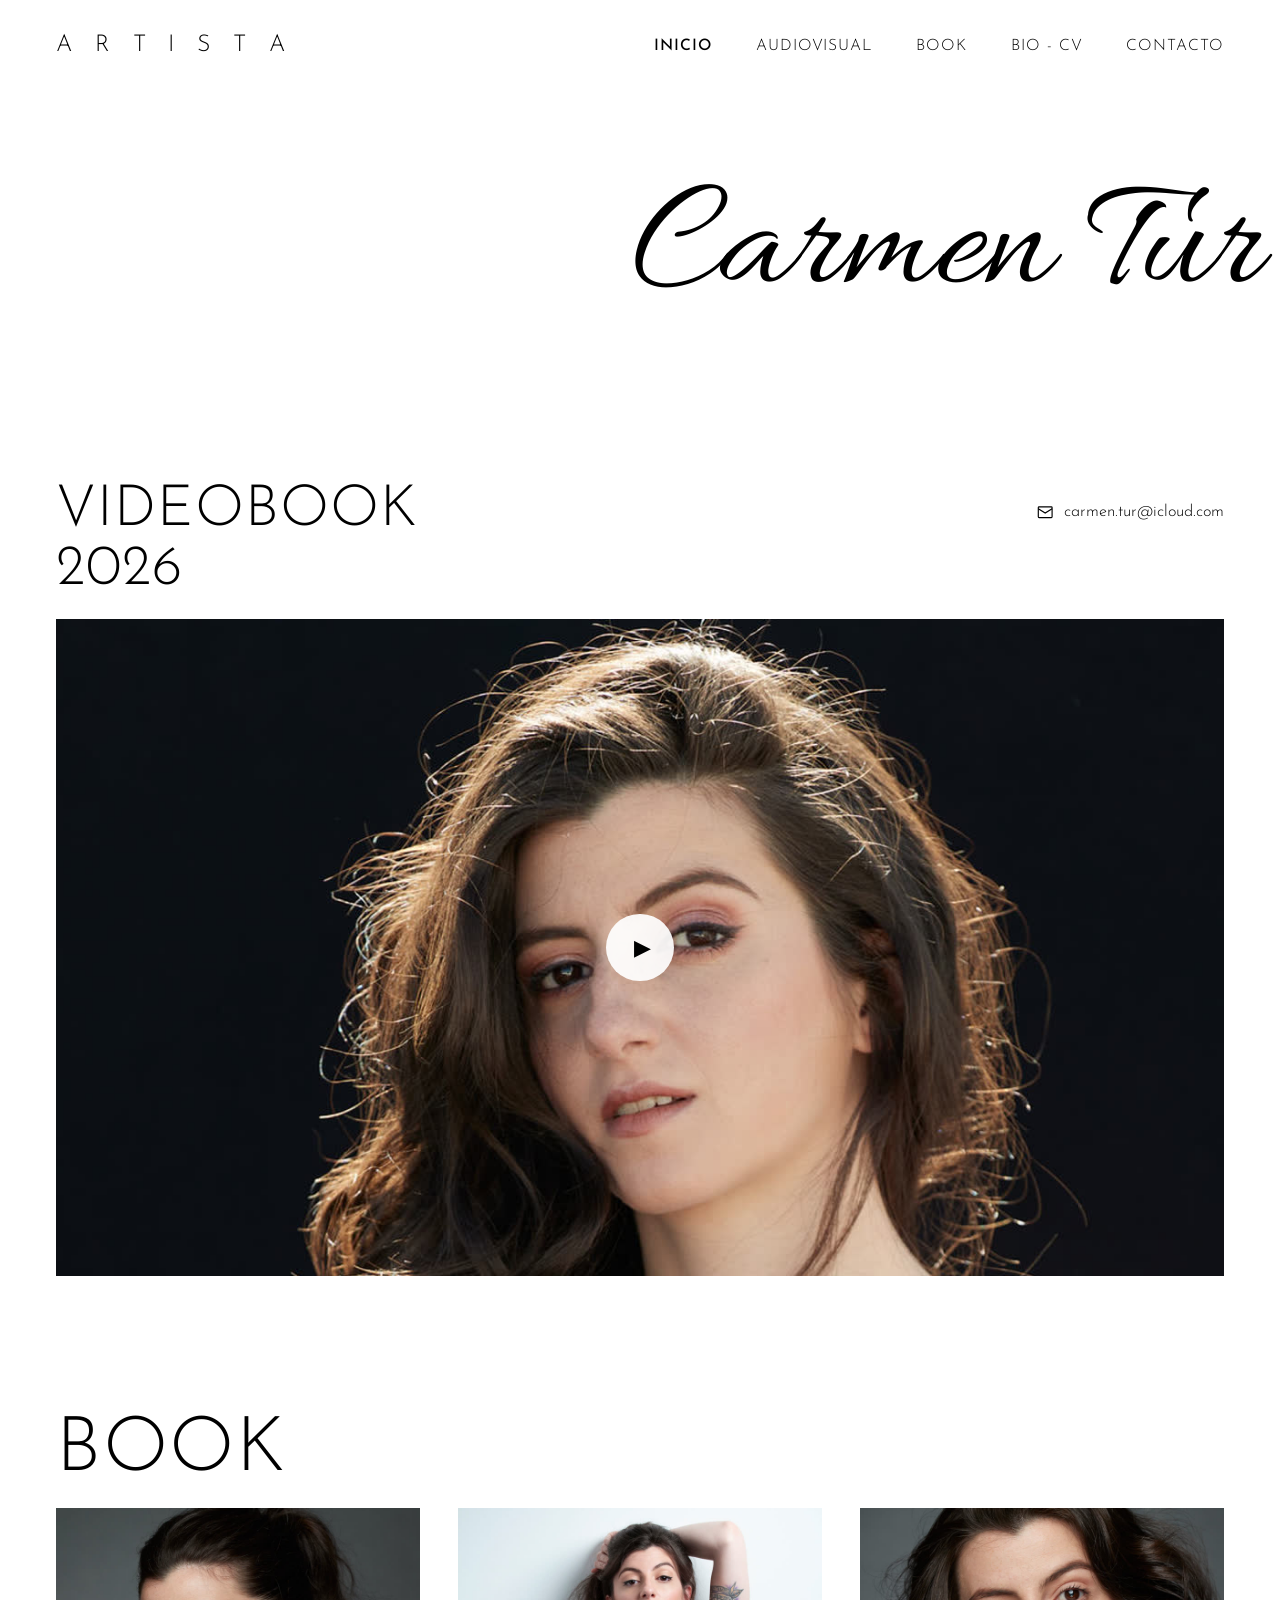
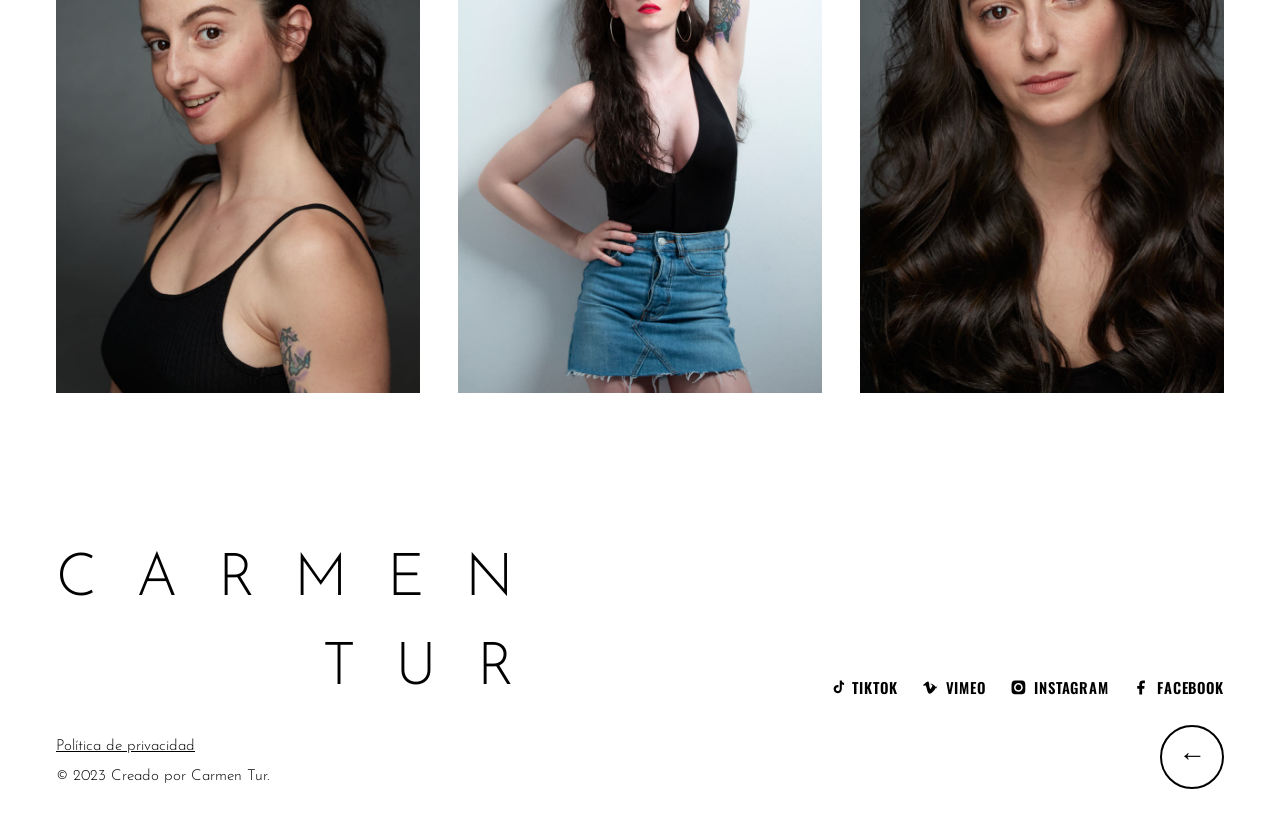
==== commit 3ad4f6ad: "Web Carmen Tur: vídeos YouTube inline + bucle de fidelidad visual (29/9/2026)" ====
--- a/index.html
+++ b/index.html
@@ -12,7 +12,7 @@
   <link rel="icon" href="favicon.svg" type="image/svg+xml">
   <link rel="preconnect" href="https://fonts.googleapis.com">
   <link rel="preconnect" href="https://fonts.gstatic.com" crossorigin>
-  <link href="https://fonts.googleapis.com/css2?family=Allura&family=Josefin+Sans:wght@200;300;400;500&family=Oswald:wght@500;600&display=swap" rel="stylesheet">
+  <link href="https://fonts.googleapis.com/css2?family=Allura&family=Archivo+Black&family=Josefin+Sans:wght@200;300;400;500&family=Oswald:wght@500;600&display=swap" rel="stylesheet">
   <link rel="stylesheet" href="css/style.css">
   <script>document.documentElement.classList.add('js')</script>
 </head>
@@ -22,7 +22,7 @@
   <div class="wrap header-inner">
     <a class="brand" href="index.html" aria-label="Carmen Tur — inicio">A R T I S T A</a>
     <button class="nav-toggle" aria-expanded="false" aria-controls="nav-principal" aria-label="Abrir menú">
-      <span></span><span></span><span></span>
+      <span class="mplus" aria-hidden="true">+</span>
     </button>
     <nav id="nav-principal" class="site-nav" aria-label="Principal">
       <ul>
@@ -44,7 +44,7 @@
 <section aria-label="Videobook">
   <div class="wrap">
     <div class="title-mail">
-      <h2 class="thin-title sec-title"><a href="audiovisual.html">VIDEOBOOK<br>2026</a></h2>
+      <h2 class="thin-title sec-title sec-title-vb"><a href="audiovisual.html">VIDEOBOOK<br>2026</a></h2>
       <p class="mail-line"><svg viewBox="0 0 24 24" aria-hidden="true"><rect x="3" y="5" width="18" height="14" rx="1"/><path d="M3 7.5l9 5.5 9-5.5"/></svg><a href="mailto:carmen.tur@icloud.com">carmen.tur@icloud.com</a></p>
     </div>
     <div class="video-media" style="margin-top:1.2rem">
@@ -57,11 +57,11 @@
 </section>
 <section aria-label="Book fotográfico">
   <div class="wrap">
-    <h2 class="thin-title sec-title"><a href="book.html">Book</a></h2>
+    <h2 class="thin-title sec-title"><a href="book.html">BOOK</a></h2>
   </div>
   <div class="gallery-bleed">
     <div class="wrap">
-      <div class="gallery">
+      <div class="gallery home-strip" id="strip-home">
 <div class="g-item">
   <a href="img/img_30.jpg" class="g-link" data-lightbox data-full="img/img_30.jpg" data-alt="Carmen Tur con coleta, top negro, fondo gris">
     <img src="img/img_30-sm.jpg" alt="Carmen Tur con coleta, top negro, fondo gris" loading="lazy" width="1000" height="1500">
@@ -92,7 +92,58 @@
     <img src="img/img_13-sm.jpg" alt="Carmen Tur con vestido negro de lentejuelas" loading="lazy" width="1066" height="1600">
   </a>
 </div>
+<div class="g-item">
+  <a href="img/img_01.jpg" class="g-link" data-lightbox data-full="img/img_01.jpg" data-alt="Carmen Tur sentada, camiseta beige y vaqueros">
+    <img src="img/img_01-sm.jpg" alt="Carmen Tur sentada, camiseta beige y vaqueros" loading="lazy" width="1105" height="1600">
+  </a>
+</div>
+<div class="g-item">
+  <a href="img/img_07.jpg" class="g-link" data-lightbox data-full="img/img_07.jpg" data-alt="Carmen Tur sonriendo, vestido de lunares">
+    <img src="img/img_07-sm.jpg" alt="Carmen Tur sonriendo, vestido de lunares" loading="lazy" width="1066" height="1600">
+  </a>
+</div>
+<div class="g-item">
+  <a href="img/img_03.jpg" class="g-link" data-lightbox data-full="img/img_03.jpg" data-alt="Primer plano de Carmen Tur, fondo gris">
+    <img src="img/img_03-sm.jpg" alt="Primer plano de Carmen Tur, fondo gris" loading="lazy" width="1500" height="1000">
+  </a>
+</div>
+<div class="g-item">
+  <a href="img/img_16.jpg" class="g-link" data-lightbox data-full="img/img_16.jpg" data-alt="Carmen Tur con camisa blanca abierta, fondo blanco">
+    <img src="img/img_16-sm.jpg" alt="Carmen Tur con camisa blanca abierta, fondo blanco" loading="lazy" width="1118" height="1500">
+  </a>
+</div>
+<div class="g-item">
+  <a href="img/img_33.jpg" class="g-link" data-lightbox data-full="img/img_33.jpg" data-alt="Carmen Tur, camisa blanca y vaqueros, fondo negro">
+    <img src="img/img_33-sm.jpg" alt="Carmen Tur, camisa blanca y vaqueros, fondo negro" loading="lazy" width="1066" height="1600">
+  </a>
+</div>
+<div class="g-item">
+  <a href="img/img_27.jpg" class="g-link" data-lightbox data-full="img/img_27.jpg" data-alt="Retrato de Carmen Tur, top negro, fondo gris">
+    <img src="img/img_27-sm.jpg" alt="Retrato de Carmen Tur, top negro, fondo gris" loading="lazy" width="1000" height="1500">
+  </a>
+</div>
+<div class="g-item">
+  <a href="img/img_22.jpg" class="g-link" data-lightbox data-full="img/img_22.jpg" data-alt="Carmen Tur, top blanco y vaqueros, fondo gris">
+    <img src="img/img_22-sm.jpg" alt="Carmen Tur, top blanco y vaqueros, fondo gris" loading="lazy" width="1000" height="1500">
+  </a>
+</div>
+<div class="g-item">
+  <a href="img/img_15.jpg" class="g-link" data-lightbox data-full="img/img_15.jpg" data-alt="Carmen Tur con top negro, fondo oscuro">
+    <img src="img/img_15-sm.jpg" alt="Carmen Tur con top negro, fondo oscuro" loading="lazy" width="1066" height="1600">
+  </a>
+</div>
+<div class="g-item">
+  <a href="img/img_14.jpg" class="g-link" data-lightbox data-full="img/img_14.jpg" data-alt="Retrato de Carmen Tur sonriendo, fondo gris">
+    <img src="img/img_14-sm.jpg" alt="Retrato de Carmen Tur sonriendo, fondo gris" loading="lazy" width="1500" height="1000">
+  </a>
+</div>
+<div class="g-item">
+  <a href="img/img_05.jpg" class="g-link" data-lightbox data-full="img/img_05.jpg" data-alt="Carmen Tur con vestido negro, fondo negro">
+    <img src="img/img_05-sm.jpg" alt="Carmen Tur con vestido negro, fondo negro" loading="lazy" width="1192" height="1600">
+  </a>
+</div>
       </div>
+      <div class="loadmore-wrap"><button type="button" class="btn-line loadmore" data-loadmore="#strip-home">Load More</button></div>
     </div>
   </div>
   <div class="video-modal" role="dialog" aria-modal="true" aria-label="Vídeo no disponible aún" hidden><div class="box"></div></div>
@@ -101,7 +152,7 @@
 <footer class="site-footer">
   <div class="wrap foot-grid">
     <div>
-      <p class="foot-brand"><a href="index.html">C A R M E N<br>T U R</a></p>
+      <p class="foot-brand"><a href="index.html"><span class="fb1">C A R M E N</span><span class="fb2">T U R</span></a></p>
       <div class="foot-legal" style="margin-top:1.2rem">
         <a href="privacidad.html">Política de privacidad</a>
         <span>© 2023 Creado por Carmen Tur.</span>
--- a/css/style.css
+++ b/css/style.css
@@ -5,6 +5,7 @@
   --font-script:"Allura",cursive;
   --font-thin:"Josefin Sans","Century Gothic",Arial,sans-serif;
   --font-bold:"Oswald",Arial,sans-serif;
+  --font-sys:"Archivo Black","Oswald",Arial,sans-serif;
   --wrap:76rem;
 }
 *,*::before,*::after{box-sizing:border-box;margin:0;padding:0}
@@ -26,23 +27,26 @@
 .site-nav a{text-decoration:none;color:var(--ink);font-weight:300;font-size:.98rem;letter-spacing:.06em;
   text-transform:uppercase;padding:.3rem 0}
 .site-nav a:hover{font-weight:500}
-.site-nav a[aria-current="page"]{font-weight:500;border-bottom:1px solid var(--ink)}
+.site-nav a[aria-current="page"]{font-weight:500}
 .nav-toggle{display:none;background:none;border:0;cursor:pointer;padding:.6rem;min-width:44px;min-height:44px;
   position:relative;z-index:130}
-.nav-toggle span{display:block;width:1.7rem;height:2px;background:var(--ink);margin:.34rem 0;transition:.25s}
+.nav-toggle .mplus{display:grid;place-items:center;width:26px;height:26px;border-radius:50%;
+  background:#d6c39a;color:#111;font-size:1.3rem;line-height:1;transition:transform .25s}
+body.nav-open .nav-toggle .mplus{transform:rotate(45deg)}
 
 /* ---------- script hero (sangra por la derecha como el original) ---------- */
 .bleed{overflow:hidden}
 .script-hero{font-family:var(--font-script);font-weight:400;text-align:right;white-space:nowrap;
   line-height:1.15;margin-right:-6vw}
-.script-hero.h-mega{font-size:clamp(4.2rem,11vw,7.5rem);margin-top:2rem}
-.script-hero.h-page{font-size:clamp(2.6rem,6vw,3.75rem);margin-top:1.2rem}
+.script-hero.h-mega{font-size:clamp(3.625rem,1.48rem + 10.7vw,11rem);margin-top:2rem;margin-right:1.5vw}
+.script-hero.h-page{font-size:clamp(3.68rem,3.68rem + 4.86vw,8rem);margin-top:1.2rem}
 
 /* ---------- titulares finos ---------- */
 .thin-title{font-family:var(--font-thin);font-weight:300;letter-spacing:.02em;line-height:1.05}
 .thin-title a{color:var(--ink);text-decoration:none}
 .thin-title a:hover{text-decoration:underline;text-underline-offset:.25em}
-.sec-title{font-size:clamp(3rem,8vw,5.5rem);margin:3.5rem 0 1rem}
+.sec-title{font-size:clamp(1.875rem,0.9rem + 4.8vw,5.2rem);margin:3.5rem 0 1rem}
+.sec-title-vb{font-size:clamp(1.75rem,4.6vw,3.56rem)}
 .sec-title-sm{font-size:clamp(2rem,5vw,3.4rem);margin:2.5rem 0 .8rem}
 .title-mail{display:flex;align-items:center;justify-content:space-between;gap:2rem;flex-wrap:wrap}
 .title-mail .sec-title{margin-bottom:0}
@@ -61,9 +65,12 @@
 
 /* ---------- vídeos ---------- */
 .video-block{margin:3.5rem 0}
-.video-num{font-family:var(--font-bold);font-weight:600;font-size:1.55rem;text-align:right;margin-bottom:.4rem}
-.video-title{font-family:var(--font-thin);font-weight:300;font-size:1.9rem;text-align:center;margin-bottom:1.4rem;
-  letter-spacing:.03em;text-transform:uppercase}
+.video-num{font-family:var(--font-bold);font-weight:600;font-size:1.55rem;text-align:left;margin-bottom:.4rem}
+.video-title{font-family:var(--font-thin);font-weight:400;font-size:1.5625rem;text-align:left;margin-bottom:1.4rem;
+  letter-spacing:.14em;text-transform:uppercase}
+/* m\u00f3vil: n\u00fameros siempre a la izq; t\u00edtulos por posici\u00f3n (como el original) */
+.video-block:nth-of-type(3) .video-title,.video-block:nth-of-type(7) .video-title{text-align:right}
+.video-block:nth-of-type(5) .video-title,.video-block:nth-of-type(9) .video-title{text-align:center}
 .video-grid{display:grid;gap:2.5rem;align-items:start}
 .video-desc{font-weight:300;text-align:justify;max-width:24rem;margin:0 auto;font-size:1.02rem}
 .video-media{position:relative}
@@ -75,6 +82,8 @@
 .video-poster:hover .play-icon span{transform:scale(1.08)}
 hr.sep{border:0;border-top:1px solid var(--line);margin:3.5rem 0}
 .video-player{width:100%;aspect-ratio:16/9;background:#000}
+.video-embed{position:relative;width:100%;aspect-ratio:16/9;background:#000}
+.video-embed iframe{position:absolute;inset:0;width:100%;height:100%;border:0}
 .script-hero.left{text-align:left;margin-right:0}
 .av-intro{max-width:24rem;font-weight:300;margin:1.2rem 0 2rem}
 .av-intro p{margin-bottom:.6rem}
@@ -100,6 +109,49 @@
 .gallery-bleed{max-width:none;padding:0}
 .gallery.is-bleed{padding:0 .3rem}
 .gallery-bleed .gallery{gap:.4rem}
+.gallery.home-strip{gap:clamp(1rem,3vw,2.5rem)}
+
+/* ---------- hero audiovisual (franja oscura como el original) ---------- */
+.av-hero{background:#0c0c0c}
+.av-hero-box{background:#c8c8c8;color:#141414;padding:clamp(1.6rem,4vw,3rem)}
+.av-hero-box .script-hero{text-align:left;margin-right:0;white-space:normal}
+.av-hero-box p{font-weight:300;margin-bottom:.55rem;max-width:26rem}
+.av-hero-photo img{width:100%;height:100%;min-height:15rem;object-fit:cover;display:block}
+.av-m-title{display:none}
+.av-hero-box .script-hero.av-d-title{font-size:4.625rem;text-align:left;margin-right:0;white-space:nowrap}
+@media(min-width:820px){.av-hero-grid{display:grid;grid-template-columns:minmax(19rem,30rem) 1fr}}
+@media(max-width:819px){
+  .av-hero{background:none;padding:0}
+  .av-d-title{display:none}
+  .av-m-title{display:block;text-align:left;margin:0 0 1rem;white-space:nowrap;
+    font-size:clamp(2.8rem,2.6rem + 4vw,3.375rem)}
+  .av-hero-grid{display:grid;grid-template-columns:1.05fr 1fr;background:#0c0c0c}
+  .av-hero-photo img{min-height:0}
+}
+
+/* ---------- mosaico book (Neutras / Personalidad, sin huecos) ---------- */
+.book-sec{margin:3rem 0 1.4rem}
+.mosaic-row{display:grid;grid-template-columns:1.12fr 1fr;gap:3px;margin-bottom:3px}
+.mosaic-row.mosaic-short{grid-template-columns:1fr 1fr}
+.mos-stack{display:grid;gap:3px}
+.mosaic-row .g-item img{aspect-ratio:auto;height:100%;min-height:12rem}
+.mos-large{display:grid}
+
+/* ---------- load more progresivo (home y book, solo m\u00f3vil) ---------- */
+.loadmore-wrap{display:none;text-align:center;margin:2.4rem 0}
+.loadmore{text-transform:none;letter-spacing:.02em}
+@media(max-width:639px){
+  .loadmore-wrap{display:block}
+  .gallery-bleed .wrap{padding:0}
+  .gallery.home-strip{gap:0}
+  .home-strip .g-item:nth-child(n+9){display:none}
+  .home-strip.expanded .g-item{display:block}
+  .book-sec-wrap .mosaic-row:nth-child(n+3){display:none}
+  .book-sec-wrap.expanded .mosaic-row{display:grid}
+}
+@media(min-width:640px){
+  .home-strip .g-item:nth-child(n+4){display:none}
+}
 
 /* ---------- lightbox ---------- */
 .lightbox{position:fixed;inset:0;z-index:300;background:rgba(255,255,255,.97);
@@ -119,37 +171,67 @@
 .book-intro .b-photo{max-width:22rem}
 .book-intro .b-text p{font-weight:300;font-size:1.05rem;margin-bottom:1rem;max-width:44rem}
 .book-intro .b-text p.script-hero{font-family:var(--font-script);font-weight:400;
-  font-size:clamp(2.6rem,6vw,3.75rem);max-width:none}
+  font-size:clamp(3.68rem,3.68rem + 4.86vw,8rem);max-width:none}
+.b-photo{position:relative;overflow:hidden}
+.b-photo::after{content:"";position:absolute;inset:0;background:rgba(255,255,255,.55);pointer-events:none}
 .book-intro .b-text strong{font-weight:600}
 
 /* ---------- bio-cv ---------- */
-.bcv-title{font-family:var(--font-sys);font-weight:700;font-size:clamp(5rem,17vw,11.25rem);
+.bcv-title{font-family:var(--font-sys);font-weight:700;font-size:clamp(4rem,14vw,9rem);
   line-height:1;letter-spacing:-.02em;text-align:right;white-space:nowrap;
-  margin:1rem -4vw .5rem 0}
-.bcv-medidas{text-align:center;font-family:var(--font-bold);font-weight:500;font-size:1.02rem;margin:2.5rem auto;line-height:2}
+  margin:1rem 0 .5rem}
+.bcv-medidas{text-align:center;font-family:var(--font-thin);font-weight:300;font-size:1.02rem;margin:2.5rem auto;line-height:2;letter-spacing:.06em}
 .bcv-bio{text-align:center;max-width:46rem;margin:0 auto 1.2rem}
 .bcv-bio p{font-weight:300;font-size:1.08rem;margin-bottom:1rem}
-.cv-h{font-family:var(--font-bold);font-weight:600;font-size:1.55rem;margin:3.2rem 0 1.6rem}
-.cv-label{font-family:var(--font-thin);font-weight:300;font-size:clamp(1.7rem,4vw,2.6rem);margin:2.6rem 0 1.2rem}
+.cv-h{font-family:var(--font-bold);font-weight:600;font-size:1.55rem;margin:3.2rem 0 1.6rem;
+  text-align:center;text-transform:uppercase;letter-spacing:.14em}
+.cv-label{font-family:var(--font-thin);font-weight:300;font-size:clamp(1.7rem,4vw,2.6rem);margin:2.6rem 0 1.2rem;
+  text-transform:uppercase;letter-spacing:.1em}
 .cv-rows{display:grid;gap:.45rem;margin-bottom:1rem}
 .cv-row{display:grid;grid-template-columns:7.5rem 1.6fr 1fr 1fr;gap:1rem;align-items:baseline;
-  padding:.35rem 0;border-bottom:1px solid #eee;font-weight:300}
+  padding:.35rem 0;font-weight:300}
 .cv-row .yr{font-family:var(--font-bold);font-weight:500;white-space:nowrap}
 .cv-row .obra{font-weight:400}
 .cv-row .obra small{display:block;font-weight:300}
-.cv-row.tv{grid-template-columns:6.5rem 1.5fr 1fr 1fr 1fr}
+.cv-form2{display:grid;gap:2rem}
+@media(min-width:760px){
+  .cv-form2{grid-template-columns:1fr 1fr;gap:0}
+  .cv-form2 .cv-rows:last-child{border-left:1px solid var(--line);padding-left:2.5rem}
+  .cv-form2 .cv-rows:first-child{padding-right:2.5rem}
+}
 .cv-row.f2{grid-template-columns:7.5rem 1fr}
-.cv-apt{font-weight:300;max-width:60rem}
+.cv-apt{font-weight:300;max-width:60rem;margin:0 auto;text-align:center}
 .bcv-dl{margin:2.5rem 0;text-align:center}
-.bcv-dl a{font-weight:300;text-decoration:underline;color:var(--ink)}
+.bcv-dl a{display:inline-block;border:1px solid var(--ink);color:var(--ink);text-decoration:none;
+  padding:.95rem 2.4rem;font-weight:400;font-size:.95rem;letter-spacing:.06em;text-transform:uppercase;
+  box-shadow:0 8px 18px rgba(0,0,0,.14)}
+.bcv-dl a:hover{background:var(--ink);color:#fff}
 @media(max-width:700px){
-  .cv-row,.cv-row.tv{grid-template-columns:5.5rem 1fr}
+  .cv-row{grid-template-columns:5.5rem 1fr}
   .cv-row .dir{display:none}
   .bcv-title{white-space:normal}
 }
 
+/* ---------- bio-cv m\u00f3vil condensada (como el original) ---------- */
+.bcv-m{display:none}
+.bcv-m-note{font-weight:300;max-width:26rem;margin:1.4rem auto 0;text-align:center}
+.only-m{display:none}
+.cv-rule{border:0;border-top:1px solid var(--ink);width:min(40rem,85%);margin:.5rem auto 0}
+@media(min-width:760px){
+  .cv-tvwrap{display:grid;grid-template-columns:7.5rem 1fr;gap:2rem;align-items:start;margin:2.6rem 0 1.2rem}
+  .cv-label-side{margin:0;font-size:1.3rem;line-height:1.55}
+}
+@media(max-width:760px){
+  .only-m{display:block}
+  .only-d{display:none!important}
+  .cv-full{display:none}
+  .bcv-m{display:block;text-align:center}
+  .bcv-m .cv-h{margin:1.6rem 0 1rem}
+  .bcv-m .bcv-dl{margin:0 0 1rem}
+}
+
 /* ---------- contacto ---------- */
-.big-cta{font-family:var(--font-thin);font-weight:300;font-size:clamp(3rem,9vw,6.2rem);
+.big-cta{font-family:var(--font-thin);font-weight:300;font-size:clamp(2rem,4.6vw,3.56rem);
   line-height:1.08;letter-spacing:.01em;text-transform:uppercase;margin:2rem 0 1rem}
 .contact-grid{display:grid;gap:3rem;align-items:start;margin-top:1rem}
 .contact-photo img{width:100%}
@@ -171,18 +253,27 @@
 .btn-text:hover{text-decoration:underline;text-underline-offset:.3em}
 .mailto-alt{font-weight:300;font-size:.95rem;text-align:center}
 
-.contact-mid{display:grid;grid-template-columns:1fr 1fr;gap:3rem;align-items:center;margin:2.5rem 0 1rem}
+.contact-mid{display:none}
+.contact-top{display:flex;justify-content:space-between;align-items:center;gap:2rem;flex-wrap:wrap}
+.contact-top .mail-line{white-space:nowrap}
+.contact-photo{max-width:34rem}
 .contact-photo img{width:100%;display:block}
-.email-right{text-align:right}
-.email-right .mail-line{justify-content:flex-end}
-@media(max-width:760px){.contact-mid{grid-template-columns:1fr}.email-right{text-align:left}.email-right .mail-line{justify-content:flex-start}}
+@media(max-width:760px){
+  .contact-top{flex-wrap:nowrap;align-items:flex-start}
+  .contact-top .big-cta{flex:1;margin:1rem 0}
+  .contact-top .mail-line{font-size:.85rem;margin-top:1.4rem}
+  .contact-photo{max-width:none;margin:0 -1.5rem}
+  .contact-photo img{height:200px;object-fit:cover}
+}
 
 /* ---------- pie ---------- */
 .site-footer{padding:4.5rem 0 2rem;margin-top:2rem}
 .foot-grid{display:grid;gap:2.5rem}
 .foot-brand{font-family:var(--font-thin);font-weight:300;font-size:clamp(2.4rem,6vw,3.7rem);
-  letter-spacing:.3em;line-height:1.5}
-.foot-brand a{color:var(--ink);text-decoration:none}
+  letter-spacing:.18em;line-height:1.5}
+.foot-brand a{color:var(--ink);text-decoration:none;display:inline-block}
+.foot-brand .fb1{display:block}
+.foot-brand .fb2{display:block;text-align:right}
 .foot-legal{font-weight:300;font-size:.95rem;display:grid;gap:.3rem}
 .foot-legal a{color:var(--ink)}
 .foot-side{display:flex;flex-direction:column;gap:1.6rem;align-items:flex-start}
@@ -210,11 +301,31 @@
   .foot-grid{grid-template-columns:1fr auto;align-items:end}
   .foot-side{align-items:flex-end}
 }
+/* pie móvil: que CARMEN/TUR quepa en 2 líneas */
+@media (max-width:639px){
+  .script-hero{margin-right:6vw}
+  .script-hero.h-mega{margin-right:6vw}
+  .foot-brand{font-size:1.5rem;letter-spacing:.12em}
+  .foot-brand .fb2{text-align:left}
+  .title-mail{display:block;text-align:right}
+  .title-mail .mail-line{justify-content:flex-end;margin-top:.7rem}
+  .foot-grid{display:grid;grid-template-columns:1fr auto;grid-template-areas:"brand side" "legal legal";gap:1.1rem;align-items:start}
+  .foot-grid>div:first-child{display:contents}
+  .foot-brand{grid-area:brand}
+  .foot-side{grid-area:side;min-width:0}
+  .foot-side .social{flex-direction:column;align-items:flex-end;gap:.65rem;flex-wrap:nowrap}
+  .foot-legal{grid-area:legal}
+  .to-top{display:none}
+}
 @media (min-width:1024px){
   .video-grid{grid-template-columns:minmax(18rem,24rem) 1fr}
   .video-grid.flip{grid-template-columns:1fr minmax(18rem,24rem)}
   .video-grid.flip .video-text{order:2}
   .video-grid.flip .video-media{order:1}
+  /* n\u00famero y t\u00edtulo al lado interior (hacia el v\u00eddeo); excepci\u00f3n: bloque 01 a la izq */
+  .video-block:nth-of-type(odd) .video-num,.video-block:nth-of-type(odd) .video-title{text-align:right}
+  .video-block:nth-of-type(1) .video-title{text-align:left}
+  .video-block:nth-of-type(even) .video-num,.video-block:nth-of-type(even) .video-title{text-align:left}
   .contact-grid{grid-template-columns:1fr 1fr}
   .cv-row{grid-template-columns:5rem 1.3fr 1fr 1fr}
 }
@@ -224,9 +335,6 @@
     opacity:0;pointer-events:none;transition:opacity .3s}
   body.nav-open .site-nav{opacity:1;pointer-events:auto}
   body.nav-open{overflow:hidden}
-  body.nav-open .nav-toggle span:nth-child(1){transform:translateY(.47rem) rotate(45deg)}
-  body.nav-open .nav-toggle span:nth-child(2){opacity:0}
-  body.nav-open .nav-toggle span:nth-child(3){transform:translateY(-.47rem) rotate(-45deg)}
   .site-nav ul{flex-direction:column;text-align:center;gap:1.6rem}
   .site-nav a{font-size:1.9rem;font-weight:300;letter-spacing:.1em}
   .f-row{grid-template-columns:1fr}
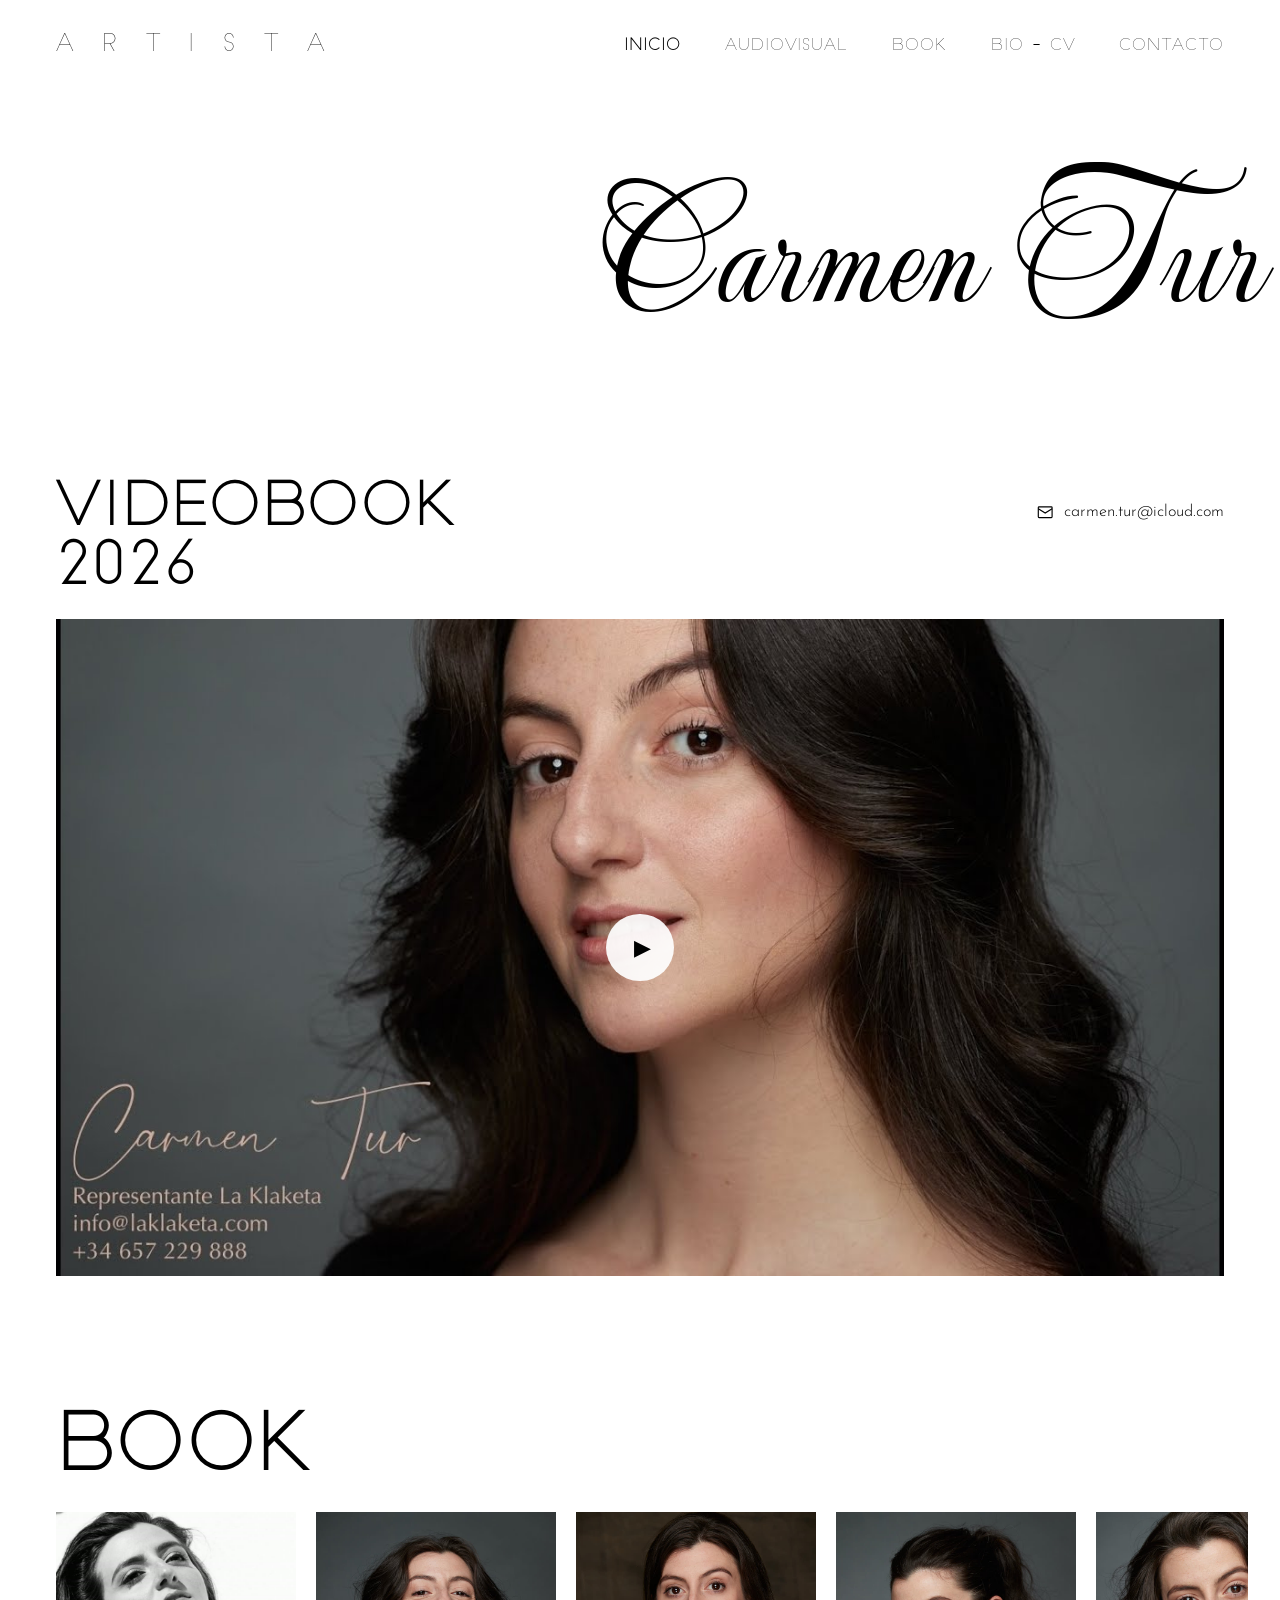
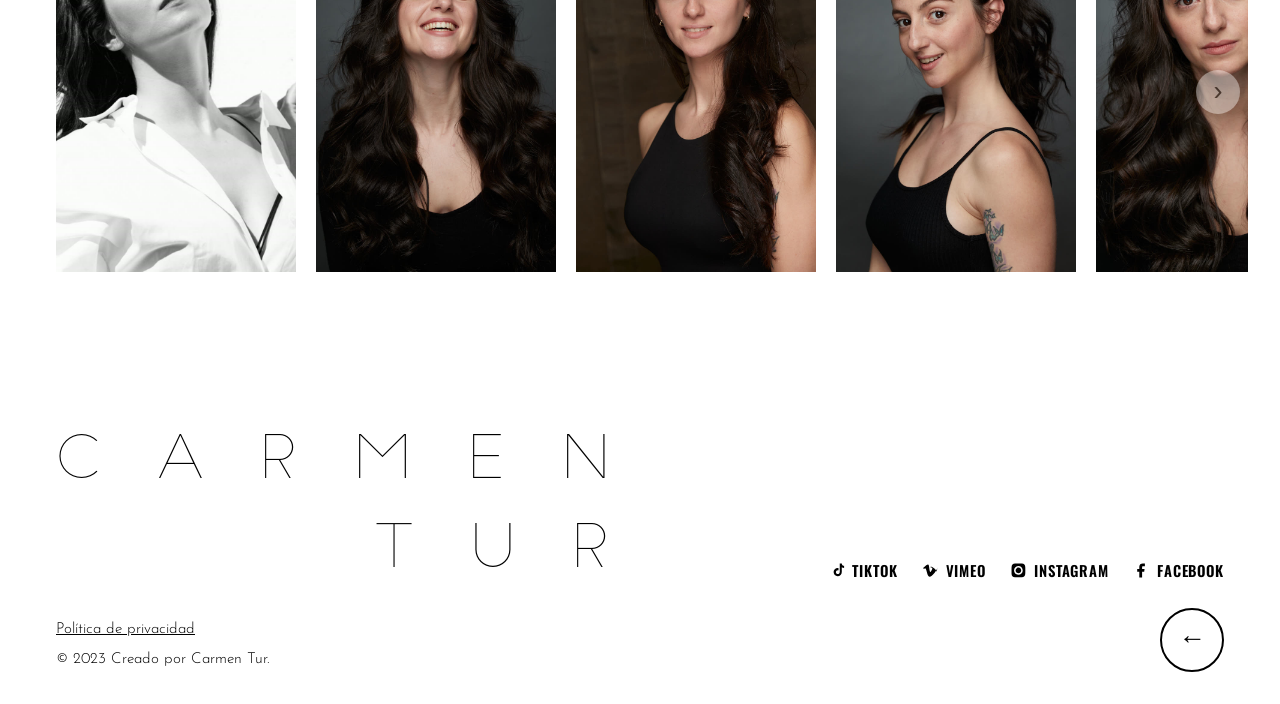
==== commit df7c55e2: "Web Carmen Tur: Mea Culpa (sustituta gratuita de Brisely, OFL) + 18 cambios feedback 2026-10-01" ====
--- a/index.html
+++ b/index.html
@@ -12,7 +12,9 @@
   <link rel="icon" href="favicon.svg" type="image/svg+xml">
   <link rel="preconnect" href="https://fonts.googleapis.com">
   <link rel="preconnect" href="https://fonts.gstatic.com" crossorigin>
-  <link href="https://fonts.googleapis.com/css2?family=Allura&family=Archivo+Black&family=Josefin+Sans:wght@200;300;400;500&family=Oswald:wght@500;600&display=swap" rel="stylesheet">
+  <link href="https://fonts.googleapis.com/css2?family=Archivo+Black&family=Josefin+Sans:wght@200;300;400;500&family=Oswald:wght@500;600&display=swap" rel="stylesheet">
+  <link rel="preload" href="fonts/SlimJoe.woff2" as="font" type="font/woff2" crossorigin>
+  <link rel="preload" href="fonts/MeaCulpa.woff2" as="font" type="font/woff2" crossorigin>
   <link rel="stylesheet" href="css/style.css">
   <script>document.documentElement.classList.add('js')</script>
 </head>
@@ -61,89 +63,177 @@
   </div>
   <div class="gallery-bleed">
     <div class="wrap">
-      <div class="gallery home-strip" id="strip-home">
-<div class="g-item">
-  <a href="img/img_30.jpg" class="g-link" data-lightbox data-full="img/img_30.jpg" data-alt="Carmen Tur con coleta, top negro, fondo gris">
+      <div class="carousel-wrap">
+        <div class="home-carousel" id="carousel-home" role="region" aria-roledescription="carousel" aria-label="Book fotográfico: desliza para ver las 33 fotos" tabindex="0">
+<div class="g-item">
+  <a href="img/img_29.jpg" class="g-link" data-lightbox data-full="img/img_29.jpg" data-alt="Retrato en blanco y negro de Carmen Tur" data-title="Carmen Tur" data-credits="">
+    <img src="img/img_29-sm.jpg" alt="Retrato en blanco y negro de Carmen Tur" loading="lazy" width="1600" height="2064">
+  </a>
+</div>
+<div class="g-item">
+  <a href="img/img_34.jpg" class="g-link" data-lightbox data-full="img/img_34.jpg" data-alt="Carmen Tur sonriendo, top negro, fondo oscuro" data-title="Carmen Tur" data-credits="Javier Mantrana.&#10;Maquillaje y peluquería: Thomas Mikel Nicolas.">
+    <img src="img/img_34-sm.jpg" alt="Carmen Tur sonriendo, top negro, fondo oscuro" loading="lazy" width="1000" height="1500">
+  </a>
+</div>
+<div class="g-item">
+  <a href="img/img_15.jpg" class="g-link" data-lightbox data-full="img/img_15.jpg" data-alt="Carmen Tur con top negro, fondo oscuro" data-title="Carmen Tur" data-credits="Javier Mantrana.&#10;Maquillaje y peluquería: Carolina Berjaga">
+    <img src="img/img_15-sm.jpg" alt="Carmen Tur con top negro, fondo oscuro" loading="lazy" width="1066" height="1600">
+  </a>
+</div>
+<div class="g-item">
+  <a href="img/img_30.jpg" class="g-link" data-lightbox data-full="img/img_30.jpg" data-alt="Carmen Tur con coleta, top negro, fondo gris" data-title="Carmen Tur" data-credits="Javier Mantrana.&#10;Maquillaje y peluquería: Thomas Mikel Nicolas.">
     <img src="img/img_30-sm.jpg" alt="Carmen Tur con coleta, top negro, fondo gris" loading="lazy" width="1000" height="1500">
   </a>
 </div>
 <div class="g-item">
-  <a href="img/img_19.jpg" class="g-link" data-lightbox data-full="img/img_19.jpg" data-alt="Carmen Tur, body negro y falda vaquera">
+  <a href="img/img_21.jpg" class="g-link" data-lightbox data-full="img/img_21.jpg" data-alt="Retrato de Carmen Tur, fondo oscuro" data-title="Carmen Tur" data-credits="Javier Mantrana.&#10;Maquillaje y peluquería: Thomas Mikel Nicolas.">
+    <img src="img/img_21-sm.jpg" alt="Retrato de Carmen Tur, fondo oscuro" loading="lazy" width="1000" height="1500">
+  </a>
+</div>
+<div class="g-item">
+  <a href="img/img_22.jpg" class="g-link" data-lightbox data-full="img/img_22.jpg" data-alt="Carmen Tur, top blanco y vaqueros, fondo gris" data-title="Carmen Tur" data-credits="Javier Mantrana.&#10;Maquillaje y peluquería: Thomas Mikel Nicolas.">
+    <img src="img/img_22-sm.jpg" alt="Carmen Tur, top blanco y vaqueros, fondo gris" loading="lazy" width="1000" height="1500">
+  </a>
+</div>
+<div class="g-item">
+  <a href="img/img_14.jpg" class="g-link" data-lightbox data-full="img/img_14.jpg" data-alt="Retrato de Carmen Tur sonriendo, fondo gris" data-title="Carmen Tur" data-credits="Javier Mantrana.&#10;Maquillaje y peluquería: Thomas Mikel Nicolas.">
+    <img src="img/img_14-sm.jpg" alt="Retrato de Carmen Tur sonriendo, fondo gris" loading="lazy" width="1500" height="1000">
+  </a>
+</div>
+<div class="g-item">
+  <a href="img/img_01.jpg" class="g-link" data-lightbox data-full="img/img_01.jpg" data-alt="Carmen Tur sentada, camiseta beige y vaqueros" data-title="Carmen Tur" data-credits="Víctor Brenes&#10;«Gente Bastarda»&#10;No-MakeUp.">
+    <img src="img/img_01-sm.jpg" alt="Carmen Tur sentada, camiseta beige y vaqueros" loading="lazy" width="1105" height="1600">
+  </a>
+</div>
+<div class="g-item">
+  <a href="img/img_02.jpg" class="g-link" data-lightbox data-full="img/img_02.jpg" data-alt="Carmen Tur de pie, top negro y vaqueros, fondo blanco" data-title="Carmen Tur" data-credits="Víctor Brenes&#10;«Gente Bastarda»&#10;No-MakeUp.">
+    <img src="img/img_02-sm.jpg" alt="Carmen Tur de pie, top negro y vaqueros, fondo blanco" loading="lazy" width="1064" height="1600">
+  </a>
+</div>
+<div class="g-item">
+  <a href="img/img_17.jpg" class="g-link" data-lightbox data-full="img/img_17.jpg" data-alt="Carmen Tur sentada, top negro, fondo blanco" data-title="Carmen Tur" data-credits="Víctor Brenes&#10;«Gente Bastarda»&#10;No-MakeUp.">
+    <img src="img/img_17-sm.jpg" alt="Carmen Tur sentada, top negro, fondo blanco" loading="lazy" width="1068" height="1600">
+  </a>
+</div>
+<div class="g-item">
+  <a href="img/img_03.jpg" class="g-link" data-lightbox data-full="img/img_03.jpg" data-alt="Primer plano de Carmen Tur, fondo gris" data-title="Carmen Tur" data-credits="Javier Mantrana.&#10;Maquillaje y peluquería: Thomas Mikel Nicolas.">
+    <img src="img/img_03-sm.jpg" alt="Primer plano de Carmen Tur, fondo gris" loading="lazy" width="1500" height="1000">
+  </a>
+</div>
+<div class="g-item">
+  <a href="img/img_20.jpg" class="g-link" data-lightbox data-full="img/img_20.jpg" data-alt="Carmen Tur riendo, traje negro, fondo rojo" data-title="Carmen Tur" data-credits="Javier Mantrana.&#10;Maquillaje y peluquería: Thomas Mikel Nicolas.">
+    <img src="img/img_20-sm.jpg" alt="Carmen Tur riendo, traje negro, fondo rojo" loading="lazy" width="1049" height="1600">
+  </a>
+</div>
+<div class="g-item">
+  <a href="img/img_07.jpg" class="g-link" data-lightbox data-full="img/img_07.jpg" data-alt="Carmen Tur sonriendo, vestido de lunares" data-title="Carmen Tur" data-credits="Javier Mantrana.&#10;Maquillaje y peluquería: Thomas Mikel Nicolas.">
+    <img src="img/img_07-sm.jpg" alt="Carmen Tur sonriendo, vestido de lunares" loading="lazy" width="1066" height="1600">
+  </a>
+</div>
+<div class="g-item">
+  <a href="img/img_19.jpg" class="g-link" data-lightbox data-full="img/img_19.jpg" data-alt="Carmen Tur, body negro y falda vaquera" data-title="Carmen Tur" data-credits="Sergio Lardiez.&#10;Maquillaje y peluquería: Silvia Dafonte.">
     <img src="img/img_19-sm.jpg" alt="Carmen Tur, body negro y falda vaquera" loading="lazy" width="1066" height="1600">
   </a>
 </div>
 <div class="g-item">
-  <a href="img/img_21.jpg" class="g-link" data-lightbox data-full="img/img_21.jpg" data-alt="Retrato de Carmen Tur, fondo oscuro">
-    <img src="img/img_21-sm.jpg" alt="Retrato de Carmen Tur, fondo oscuro" loading="lazy" width="1000" height="1500">
-  </a>
-</div>
-<div class="g-item">
-  <a href="img/img_20.jpg" class="g-link" data-lightbox data-full="img/img_20.jpg" data-alt="Carmen Tur riendo, traje negro, fondo rojo">
-    <img src="img/img_20-sm.jpg" alt="Carmen Tur riendo, traje negro, fondo rojo" loading="lazy" width="1049" height="1600">
-  </a>
-</div>
-<div class="g-item">
-  <a href="img/img_34.jpg" class="g-link" data-lightbox data-full="img/img_34.jpg" data-alt="Carmen Tur sonriendo, top negro, fondo oscuro">
-    <img src="img/img_34-sm.jpg" alt="Carmen Tur sonriendo, top negro, fondo oscuro" loading="lazy" width="1000" height="1500">
-  </a>
-</div>
-<div class="g-item">
-  <a href="img/img_13.jpg" class="g-link" data-lightbox data-full="img/img_13.jpg" data-alt="Carmen Tur con vestido negro de lentejuelas">
+  <a href="img/img_28.jpg" class="g-link" data-lightbox data-full="img/img_28.jpg" data-alt="Carmen Tur con camisa blanca, fondo blanco" data-title="Carmen Tur" data-credits="Javier Mantrana.&#10;Maquillaje y peluquería: Thomas Mikel Nicolas.">
+    <img src="img/img_28-sm.jpg" alt="Carmen Tur con camisa blanca, fondo blanco" loading="lazy" width="1000" height="1500">
+  </a>
+</div>
+<div class="g-item">
+  <a href="img/img_27.jpg" class="g-link" data-lightbox data-full="img/img_27.jpg" data-alt="Retrato de Carmen Tur, top negro, fondo gris" data-title="Carmen Tur" data-credits="Javier Mantrana.&#10;Maquillaje y peluquería: Thomas Mikel Nicolas.">
+    <img src="img/img_27-sm.jpg" alt="Retrato de Carmen Tur, top negro, fondo gris" loading="lazy" width="1000" height="1500">
+  </a>
+</div>
+<div class="g-item">
+  <a href="img/img_10.jpg" class="g-link" data-lightbox data-full="img/img_10.jpg" data-alt="Carmen Tur con top de encaje negro" data-title="Carmen Tur" data-credits="Javier Mantrana.&#10;Maquillaje y peluquería: Thomas Mikel Nicolas.">
+    <img src="img/img_10-sm.jpg" alt="Carmen Tur con top de encaje negro" loading="lazy" width="1066" height="1600">
+  </a>
+</div>
+<div class="g-item">
+  <a href="img/img_11.jpg" class="g-link" data-lightbox data-full="img/img_11.jpg" data-alt="Carmen Tur, top negro y falda de flores, fondo rojo" data-title="Carmen Tur" data-credits="Javier Mantrana.&#10;Maquillaje y peluquería: Thomas Mikel Nicolas.">
+    <img src="img/img_11-sm.jpg" alt="Carmen Tur, top negro y falda de flores, fondo rojo" loading="lazy" width="1000" height="1500">
+  </a>
+</div>
+<div class="g-item">
+  <a href="img/img_25.jpg" class="g-link" data-lightbox data-full="img/img_25.jpg" data-alt="Carmen Tur, top negro y falda vaquera, fondo blanco" data-title="Carmen Tur" data-credits="Sergio Lardiez.&#10;Maquillaje y peluquería: Silvia Dafonte.">
+    <img src="img/img_25-sm.jpg" alt="Carmen Tur, top negro y falda vaquera, fondo blanco" loading="lazy" width="1066" height="1600">
+  </a>
+</div>
+<div class="g-item">
+  <a href="img/img_35.jpg" class="g-link" data-lightbox data-full="img/img_35.jpg" data-alt="Carmen Tur con vestido azul claro, fondo blanco" data-title="Carmen Tur" data-credits="Javier Mantrana.&#10;Maquillaje y peluquería: Thomas Mikel Nicolas.">
+    <img src="img/img_35-sm.jpg" alt="Carmen Tur con vestido azul claro, fondo blanco" loading="lazy" width="1000" height="1500">
+  </a>
+</div>
+<div class="g-item">
+  <a href="img/img_13.jpg" class="g-link" data-lightbox data-full="img/img_13.jpg" data-alt="Carmen Tur con vestido negro de lentejuelas" data-title="Carmen Tur" data-credits="Javier Mantrana.&#10;Maquillaje y peluquería: Thomas Mikel Nicolas.">
     <img src="img/img_13-sm.jpg" alt="Carmen Tur con vestido negro de lentejuelas" loading="lazy" width="1066" height="1600">
   </a>
 </div>
 <div class="g-item">
-  <a href="img/img_01.jpg" class="g-link" data-lightbox data-full="img/img_01.jpg" data-alt="Carmen Tur sentada, camiseta beige y vaqueros">
-    <img src="img/img_01-sm.jpg" alt="Carmen Tur sentada, camiseta beige y vaqueros" loading="lazy" width="1105" height="1600">
-  </a>
-</div>
-<div class="g-item">
-  <a href="img/img_07.jpg" class="g-link" data-lightbox data-full="img/img_07.jpg" data-alt="Carmen Tur sonriendo, vestido de lunares">
-    <img src="img/img_07-sm.jpg" alt="Carmen Tur sonriendo, vestido de lunares" loading="lazy" width="1066" height="1600">
-  </a>
-</div>
-<div class="g-item">
-  <a href="img/img_03.jpg" class="g-link" data-lightbox data-full="img/img_03.jpg" data-alt="Primer plano de Carmen Tur, fondo gris">
-    <img src="img/img_03-sm.jpg" alt="Primer plano de Carmen Tur, fondo gris" loading="lazy" width="1500" height="1000">
-  </a>
-</div>
-<div class="g-item">
-  <a href="img/img_16.jpg" class="g-link" data-lightbox data-full="img/img_16.jpg" data-alt="Carmen Tur con camisa blanca abierta, fondo blanco">
+  <a href="img/img_09.jpg" class="g-link" data-lightbox data-full="img/img_09.jpg" data-alt="Carmen Tur con camisa blanca, fondo negro" data-title="Carmen Tur" data-credits="Javier Mantrana.&#10;Maquillaje y peluquería: Thomas Mikel Nicolas.">
+    <img src="img/img_09-sm.jpg" alt="Carmen Tur con camisa blanca, fondo negro" loading="lazy" width="1066" height="1600">
+  </a>
+</div>
+<div class="g-item">
+  <a href="img/img_24.jpg" class="g-link" data-lightbox data-full="img/img_24.jpg" data-alt="Carmen Tur, top de encaje y pantalón beige, fondo negro" data-title="Carmen Tur" data-credits="Javier Mantrana.&#10;Maquillaje y peluquería: Thomas Mikel Nicolas.">
+    <img src="img/img_24-sm.jpg" alt="Carmen Tur, top de encaje y pantalón beige, fondo negro" loading="lazy" width="1066" height="1600">
+  </a>
+</div>
+<div class="g-item">
+  <a href="img/img_08.jpg" class="g-link" data-lightbox data-full="img/img_08.jpg" data-alt="Carmen Tur, vestido de lunares burdeos" data-title="Carmen Tur" data-credits="Javier Mantrana.&#10;Maquillaje y peluquería: Thomas Mikel Nicolas.">
+    <img src="img/img_08-sm.jpg" alt="Carmen Tur, vestido de lunares burdeos" loading="lazy" width="1066" height="1600">
+  </a>
+</div>
+<div class="g-item">
+  <a href="img/img_04.jpg" class="g-link" data-lightbox data-full="img/img_04.jpg" data-alt="Carmen Tur con camisa blanca, fondo blanco" data-title="Carmen Tur" data-credits="Javier Mantrana.&#10;Maquillaje y peluquería: Thomas Mikel Nicolas.">
+    <img src="img/img_04-sm.jpg" alt="Carmen Tur con camisa blanca, fondo blanco" loading="lazy" width="1125" height="1500">
+  </a>
+</div>
+<div class="g-item">
+  <a href="img/img_18.jpg" class="g-link" data-lightbox data-full="img/img_18.jpg" data-alt="Carmen Tur con top negro, fondo rojo" data-title="Carmen Tur" data-credits="Javier Mantrana.&#10;Maquillaje y peluquería: Thomas Mikel Nicolas.">
+    <img src="img/img_18-sm.jpg" alt="Carmen Tur con top negro, fondo rojo" loading="lazy" width="1000" height="1500">
+  </a>
+</div>
+<div class="g-item">
+  <a href="img/img_06.jpg" class="g-link" data-lightbox data-full="img/img_06.jpg" data-alt="Carmen Tur de espaldas, vestido azul oscuro de encaje" data-title="Carmen Tur" data-credits="Javier Mantrana.&#10;Maquillaje y peluquería: Thomas Mikel Nicolas.">
+    <img src="img/img_06-sm.jpg" alt="Carmen Tur de espaldas, vestido azul oscuro de encaje" loading="lazy" width="1066" height="1600">
+  </a>
+</div>
+<div class="g-item">
+  <a href="img/img_16.jpg" class="g-link" data-lightbox data-full="img/img_16.jpg" data-alt="Carmen Tur con camisa blanca abierta, fondo blanco" data-title="Carmen Tur" data-credits="Javier Mantrana.&#10;Maquillaje y peluquería: Thomas Mikel Nicolas.">
     <img src="img/img_16-sm.jpg" alt="Carmen Tur con camisa blanca abierta, fondo blanco" loading="lazy" width="1118" height="1500">
   </a>
 </div>
 <div class="g-item">
-  <a href="img/img_33.jpg" class="g-link" data-lightbox data-full="img/img_33.jpg" data-alt="Carmen Tur, camisa blanca y vaqueros, fondo negro">
+  <a href="img/img_12.jpg" class="g-link" data-lightbox data-full="img/img_12.jpg" data-alt="Carmen Tur con blazer negra, fondo rojo" data-title="Carmen Tur" data-credits="Javier Mantrana.&#10;Maquillaje y peluquería: Thomas Mikel Nicolas.">
+    <img src="img/img_12-sm.jpg" alt="Carmen Tur con blazer negra, fondo rojo" loading="lazy" width="1000" height="1500">
+  </a>
+</div>
+<div class="g-item">
+  <a href="img/img_32.jpg" class="g-link" data-lightbox data-full="img/img_32.jpg" data-alt="Carmen Tur con vestido verde" data-title="Carmen Tur" data-credits="Javier Mantrana.&#10;Maquillaje y peluquería: Thomas Mikel Nicolas.">
+    <img src="img/img_32-sm.jpg" alt="Carmen Tur con vestido verde" loading="lazy" width="1066" height="1600">
+  </a>
+</div>
+<div class="g-item">
+  <a href="img/img_05.jpg" class="g-link" data-lightbox data-full="img/img_05.jpg" data-alt="Carmen Tur con vestido negro, fondo negro" data-title="Carmen Tur" data-credits="Javier Mantrana.&#10;Maquillaje y peluquería: Thomas Mikel Nicolas.">
+    <img src="img/img_05-sm.jpg" alt="Carmen Tur con vestido negro, fondo negro" loading="lazy" width="1192" height="1600">
+  </a>
+</div>
+<div class="g-item">
+  <a href="img/img_33.jpg" class="g-link" data-lightbox data-full="img/img_33.jpg" data-alt="Carmen Tur, camisa blanca y vaqueros, fondo negro" data-title="Carmen Tur" data-credits="Javier Mantrana.&#10;Maquillaje y peluquería: Thomas Mikel Nicolas.">
     <img src="img/img_33-sm.jpg" alt="Carmen Tur, camisa blanca y vaqueros, fondo negro" loading="lazy" width="1066" height="1600">
   </a>
 </div>
 <div class="g-item">
-  <a href="img/img_27.jpg" class="g-link" data-lightbox data-full="img/img_27.jpg" data-alt="Retrato de Carmen Tur, top negro, fondo gris">
-    <img src="img/img_27-sm.jpg" alt="Retrato de Carmen Tur, top negro, fondo gris" loading="lazy" width="1000" height="1500">
-  </a>
-</div>
-<div class="g-item">
-  <a href="img/img_22.jpg" class="g-link" data-lightbox data-full="img/img_22.jpg" data-alt="Carmen Tur, top blanco y vaqueros, fondo gris">
-    <img src="img/img_22-sm.jpg" alt="Carmen Tur, top blanco y vaqueros, fondo gris" loading="lazy" width="1000" height="1500">
-  </a>
-</div>
-<div class="g-item">
-  <a href="img/img_15.jpg" class="g-link" data-lightbox data-full="img/img_15.jpg" data-alt="Carmen Tur con top negro, fondo oscuro">
-    <img src="img/img_15-sm.jpg" alt="Carmen Tur con top negro, fondo oscuro" loading="lazy" width="1066" height="1600">
-  </a>
-</div>
-<div class="g-item">
-  <a href="img/img_14.jpg" class="g-link" data-lightbox data-full="img/img_14.jpg" data-alt="Retrato de Carmen Tur sonriendo, fondo gris">
-    <img src="img/img_14-sm.jpg" alt="Retrato de Carmen Tur sonriendo, fondo gris" loading="lazy" width="1500" height="1000">
-  </a>
-</div>
-<div class="g-item">
-  <a href="img/img_05.jpg" class="g-link" data-lightbox data-full="img/img_05.jpg" data-alt="Carmen Tur con vestido negro, fondo negro">
-    <img src="img/img_05-sm.jpg" alt="Carmen Tur con vestido negro, fondo negro" loading="lazy" width="1192" height="1600">
-  </a>
-</div>
+  <a href="img/img_26.jpg" class="g-link" data-lightbox data-full="img/img_26.jpg" data-alt="Carmen Tur, top negro y falda de flores, fondo rojo" data-title="Carmen Tur" data-credits="Javier Mantrana.&#10;Maquillaje y peluquería: Thomas Mikel Nicolas.">
+    <img src="img/img_26-sm.jpg" alt="Carmen Tur, top negro y falda de flores, fondo rojo" loading="lazy" width="1118" height="1500">
+  </a>
+</div>
+        </div>
+        <button type="button" class="car-btn car-prev" data-car-nav="prev" aria-label="Fotos anteriores">&#8249;</button>
+        <button type="button" class="car-btn car-next" data-car-nav="next" aria-label="Fotos siguientes">&#8250;</button>
       </div>
-      <div class="loadmore-wrap"><button type="button" class="btn-line loadmore" data-loadmore="#strip-home">Load More</button></div>
     </div>
   </div>
   <div class="video-modal" role="dialog" aria-modal="true" aria-label="Vídeo no disponible aún" hidden><div class="box"></div></div>
@@ -171,8 +261,15 @@
 </footer>
 <div class="lightbox" role="dialog" aria-modal="true" aria-label="Visor de fotos" hidden>
   <button class="lb-close" aria-label="Cerrar visor">✕</button>
+  <button class="lb-fs" aria-label="Ver a pantalla completa"><svg class="icon-enter" viewBox="0 0 24 24" fill="none" stroke="currentColor" stroke-width="2" stroke-linecap="round" stroke-linejoin="round"><path d="M8 3H5a2 2 0 0 0-2 2v3"/><path d="M16 3h3a2 2 0 0 1 2 2v3"/><path d="M8 21H5a2 2 0 0 1-2-2v-3"/><path d="M16 21h3a2 2 0 0 0 2-2v-3"/></svg><svg class="icon-exit" viewBox="0 0 24 24" fill="none" stroke="currentColor" stroke-width="2" stroke-linecap="round" stroke-linejoin="round"><path d="M8 3v3a2 2 0 0 1-2 2H3"/><path d="M21 8h-3a2 2 0 0 1-2-2V3"/><path d="M3 16h3a2 2 0 0 1 2 2v3"/><path d="M16 21v-3a2 2 0 0 1 2-2h3"/></svg></button>
   <button class="lb-prev" aria-label="Foto anterior">‹</button>
-  <figure><img alt=""><figcaption></figcaption></figure>
+  <div class="lb-stage">
+    <figure><img alt=""></figure>
+    <aside class="lb-panel" aria-live="polite">
+      <p class="lb-title">Carmen Tur</p>
+      <div class="lb-credits"></div>
+    </aside>
+  </div>
   <button class="lb-next" aria-label="Foto siguiente">›</button>
 </div>
   <script src="js/videos.js" defer></script>
--- a/css/style.css
+++ b/css/style.css
@@ -1,9 +1,24 @@
 
 /* v4 — copia fiel del Wix: blanco/negro minimalista */
+/* Mea Culpa (script elegida por Javier 2026-10-01 como sustituta gratuita de Brisely;
+   licencia SIL OFL — uso comercial permitido; auto-hospedada en build/fonts/) */
+@font-face{
+  font-family:"Mea Culpa";
+  src:url("../fonts/MeaCulpa.woff2") format("woff2"),
+      url("../fonts/MeaCulpa.woff") format("woff");
+  font-weight:400;
+  font-style:normal;
+  font-display:swap;
+}
+/* Slim Joe (Ion Lucin, release gratuito del autor) auto-hospedada en build/fonts/ */
+@font-face{font-family:"Slim Joe";font-style:normal;font-weight:400;font-display:swap;
+  src:url("../fonts/SlimJoe.woff2") format("woff2"),url("../fonts/SlimJoe.woff") format("woff")}
 :root{
   --paper:#ffffff; --ink:#000000; --muted:#3d3d3d; --line:#e3e3e3;
-  --font-script:"Allura",cursive;
+  --font-script:"Mea Culpa",cursive;
+  --font-meaculpa:"Mea Culpa",cursive; /* punto 3.3 (lightbox): nombre en script */
   --font-thin:"Josefin Sans","Century Gothic",Arial,sans-serif;
+  --font-slim:"Slim Joe","Josefin Sans",sans-serif;
   --font-bold:"Oswald",Arial,sans-serif;
   --font-sys:"Archivo Black","Oswald",Arial,sans-serif;
   --wrap:76rem;
@@ -21,13 +36,13 @@
 /* ---------- cabecera ---------- */
 .site-header{padding:1.7rem 0 1.4rem}
 .header-inner{display:flex;align-items:center;justify-content:space-between}
-.brand{font-family:var(--font-thin);font-weight:300;font-size:1.45rem;letter-spacing:.34em;
+.brand{font-family:var(--font-slim);font-weight:400;font-size:1.45rem;letter-spacing:.34em;
   text-decoration:none;color:var(--ink);white-space:nowrap}
 .site-nav ul{display:flex;gap:2.75rem;list-style:none;align-items:center}
-.site-nav a{text-decoration:none;color:var(--ink);font-weight:300;font-size:.98rem;letter-spacing:.06em;
+.site-nav a{text-decoration:none;color:var(--ink);font-family:var(--font-slim);font-weight:400;font-size:.98rem;letter-spacing:.06em;
   text-transform:uppercase;padding:.3rem 0}
-.site-nav a:hover{font-weight:500}
-.site-nav a[aria-current="page"]{font-weight:500}
+.site-nav a:hover{font-weight:700}
+.site-nav a[aria-current="page"]{font-weight:700}
 .nav-toggle{display:none;background:none;border:0;cursor:pointer;padding:.6rem;min-width:44px;min-height:44px;
   position:relative;z-index:130}
 .nav-toggle .mplus{display:grid;place-items:center;width:26px;height:26px;border-radius:50%;
@@ -42,12 +57,12 @@
 .script-hero.h-page{font-size:clamp(3.68rem,3.68rem + 4.86vw,8rem);margin-top:1.2rem}
 
 /* ---------- titulares finos ---------- */
-.thin-title{font-family:var(--font-thin);font-weight:300;letter-spacing:.02em;line-height:1.05}
+.thin-title{font-family:var(--font-slim);font-weight:400;letter-spacing:.05em;line-height:1.05}
 .thin-title a{color:var(--ink);text-decoration:none}
 .thin-title a:hover{text-decoration:underline;text-underline-offset:.25em}
-.sec-title{font-size:clamp(1.875rem,0.9rem + 4.8vw,5.2rem);margin:3.5rem 0 1rem}
-.sec-title-vb{font-size:clamp(1.75rem,4.6vw,3.56rem)}
-.sec-title-sm{font-size:clamp(2rem,5vw,3.4rem);margin:2.5rem 0 .8rem}
+.sec-title{font-size:clamp(1.875rem,0.9rem + 4.8vw,5.2rem);margin:3.5rem 0 1rem;font-weight:700}
+.sec-title-vb{font-size:clamp(1.75rem,4.6vw,3.56rem);font-weight:700}
+.sec-title-sm{font-size:clamp(2rem,5vw,3.4rem);margin:2.5rem 0 .8rem;font-weight:700}
 .title-mail{display:flex;align-items:center;justify-content:space-between;gap:2rem;flex-wrap:wrap}
 .title-mail .sec-title{margin-bottom:0}
 
@@ -66,8 +81,8 @@
 /* ---------- vídeos ---------- */
 .video-block{margin:3.5rem 0}
 .video-num{font-family:var(--font-bold);font-weight:600;font-size:1.55rem;text-align:left;margin-bottom:.4rem}
-.video-title{font-family:var(--font-thin);font-weight:400;font-size:1.5625rem;text-align:left;margin-bottom:1.4rem;
-  letter-spacing:.14em;text-transform:uppercase}
+.video-title{font-family:var(--font-slim);font-weight:400;font-size:1.5625rem;text-align:left;margin-bottom:1.4rem;
+  letter-spacing:.18em;text-transform:uppercase}
 /* m\u00f3vil: n\u00fameros siempre a la izq; t\u00edtulos por posici\u00f3n (como el original) */
 .video-block:nth-of-type(3) .video-title,.video-block:nth-of-type(7) .video-title{text-align:right}
 .video-block:nth-of-type(5) .video-title,.video-block:nth-of-type(9) .video-title{text-align:center}
@@ -93,7 +108,7 @@
 .video-modal{position:fixed;inset:0;z-index:300;background:rgba(0,0,0,.75);display:grid;place-items:center;padding:1.5rem}
 .video-modal[hidden]{display:none}
 .video-modal .box{background:#fff;max-width:28rem;padding:2.4rem;text-align:center;position:relative}
-.video-modal h3{font-family:var(--font-thin);font-weight:300;font-size:1.9rem;margin-bottom:.7rem}
+.video-modal h3{font-family:var(--font-slim);font-weight:400;font-size:1.9rem;margin-bottom:.7rem}
 .video-modal p{font-weight:300;margin-bottom:1.5rem}
 .vm-close{position:absolute;top:.4rem;right:.8rem;background:none;border:0;font-size:1.6rem;cursor:pointer;min-width:44px;min-height:44px}
 .btn-line{display:inline-block;border:1px solid var(--ink);color:var(--ink);text-decoration:none;
@@ -109,68 +124,101 @@
 .gallery-bleed{max-width:none;padding:0}
 .gallery.is-bleed{padding:0 .3rem}
 .gallery-bleed .gallery{gap:.4rem}
-.gallery.home-strip{gap:clamp(1rem,3vw,2.5rem)}
-
-/* ---------- hero audiovisual (franja oscura como el original) ---------- */
-.av-hero{background:#0c0c0c}
-.av-hero-box{background:#c8c8c8;color:#141414;padding:clamp(1.6rem,4vw,3rem)}
-.av-hero-box .script-hero{text-align:left;margin-right:0;white-space:normal}
+/* ---------- carrusel horizontal portada (punto 1.3): mismo contenido que el Book ---------- */
+.carousel-wrap{position:relative;margin:0 -1.5rem}
+.home-carousel{display:flex;gap:clamp(.75rem,2vw,1.25rem);overflow-x:auto;overscroll-behavior-x:contain;
+  scroll-snap-type:x mandatory;scroll-padding:0 1.5rem;scrollbar-width:none;-ms-overflow-style:none;
+  -webkit-overflow-scrolling:touch;padding:.25rem 1.5rem}
+.home-carousel::-webkit-scrollbar{display:none}
+.home-carousel .g-item{flex:0 0 auto;width:clamp(9.5rem,30vw,15rem);scroll-snap-align:start}
+.home-carousel .g-item img{aspect-ratio:2/3;object-fit:cover}
+.car-btn{position:absolute;top:50%;transform:translateY(-50%);z-index:5;width:2.75rem;height:2.75rem;
+  border:0;border-radius:50%;background:rgba(255,255,255,.85);color:#111;font-size:1.7rem;line-height:1;
+  display:grid;place-items:center;padding:0 0 .15rem;cursor:pointer;opacity:.45;
+  box-shadow:0 2px 10px rgba(0,0,0,.18);transition:opacity .2s,transform .2s}
+.car-btn:hover,.car-btn:focus-visible{opacity:1;transform:translateY(-50%) scale(1.07)}
+.car-prev{left:.5rem}
+.car-next{right:.5rem}
+.car-btn[hidden]{display:none}
+@media(max-width:639px){.carousel-wrap{margin:0}}
+@media (prefers-reduced-motion:reduce){.home-carousel{scroll-snap-type:x proximity;scroll-behavior:auto}}
+
+/* ---------- hero audiovisual: banda negra full-bleed, caja gris centrada (puntos 2.1+2.3) ---------- */
+.av-hero{background:#0c0c0c;padding:clamp(5rem,12vw,10rem) 1rem}
+.av-hero-box{background:rgba(200,200,200,.65);color:#141414;padding:clamp(1.6rem,4vw,3rem);
+  width:min(52%,54rem);margin:0 auto}
+.av-hero-box .script-hero{font-family:var(--font-meaculpa,var(--font-script));
+  font-size:clamp(2.75rem,6vw,4.625rem);text-align:left;margin:0 0 1rem;white-space:nowrap}
 .av-hero-box p{font-weight:300;margin-bottom:.55rem;max-width:26rem}
-.av-hero-photo img{width:100%;height:100%;min-height:15rem;object-fit:cover;display:block}
-.av-m-title{display:none}
-.av-hero-box .script-hero.av-d-title{font-size:4.625rem;text-align:left;margin-right:0;white-space:nowrap}
-@media(min-width:820px){.av-hero-grid{display:grid;grid-template-columns:minmax(19rem,30rem) 1fr}}
 @media(max-width:819px){
-  .av-hero{background:none;padding:0}
-  .av-d-title{display:none}
-  .av-m-title{display:block;text-align:left;margin:0 0 1rem;white-space:nowrap;
-    font-size:clamp(2.8rem,2.6rem + 4vw,3.375rem)}
-  .av-hero-grid{display:grid;grid-template-columns:1.05fr 1fr;background:#0c0c0c}
-  .av-hero-photo img{min-height:0}
-}
-
-/* ---------- mosaico book (Neutras / Personalidad, sin huecos) ---------- */
+  .av-hero{padding:clamp(3rem,10vw,5rem) .75rem}
+  .av-hero-box{width:92%}
+}
+
+/* ---------- collage book (Neutras / Personalidad, sistema Wix) ---------- */
 .book-sec{margin:3rem 0 1.4rem}
-.mosaic-row{display:grid;grid-template-columns:1.12fr 1fr;gap:3px;margin-bottom:3px}
-.mosaic-row.mosaic-short{grid-template-columns:1fr 1fr}
-.mos-stack{display:grid;gap:3px}
-.mosaic-row .g-item img{aspect-ratio:auto;height:100%;min-height:12rem}
-.mos-large{display:grid}
-
-/* ---------- load more progresivo (home y book, solo m\u00f3vil) ---------- */
+.collage-module{display:grid;grid-template-columns:2fr 1fr 1fr;gap:5px;margin-bottom:5px}
+.collage-module.mirror{grid-template-columns:1fr 1fr 2fr}
+.collage-module .cell-small{aspect-ratio:3/4;overflow:hidden}
+.collage-module .cell-big{grid-column:1;grid-row:1/span 2;overflow:hidden}
+.collage-module.mirror .cell-big{grid-column:3}
+.collage-module .g-item,.collage-module .g-link{height:100%}
+.collage-module .g-link{display:block}
+.collage-module img{width:100%;height:100%;object-fit:cover;display:block}
+
+/* ---------- load more progresivo (solo book, solo m\u00f3vil; la portada es carrusel) ---------- */
 .loadmore-wrap{display:none;text-align:center;margin:2.4rem 0}
 .loadmore{text-transform:none;letter-spacing:.02em}
 @media(max-width:639px){
   .loadmore-wrap{display:block}
   .gallery-bleed .wrap{padding:0}
-  .gallery.home-strip{gap:0}
-  .home-strip .g-item:nth-child(n+9){display:none}
-  .home-strip.expanded .g-item{display:block}
-  .book-sec-wrap .mosaic-row:nth-child(n+3){display:none}
-  .book-sec-wrap.expanded .mosaic-row{display:grid}
-}
-@media(min-width:640px){
-  .home-strip .g-item:nth-child(n+4){display:none}
-}
-
-/* ---------- lightbox ---------- */
-.lightbox{position:fixed;inset:0;z-index:300;background:rgba(255,255,255,.97);
+  .book-sec-wrap .collage-module:nth-child(n+3){display:none}
+  .book-sec-wrap.expanded .collage-module{display:grid}
+}
+
+/* ---------- lightbox (vista detalle como el Wix: foto + panel lateral de créditos) ---------- */
+.lightbox{position:fixed;inset:0;z-index:300;background:rgba(0,0,0,.94);
   display:flex;align-items:center;justify-content:center}
 .lightbox[hidden]{display:none}
-.lightbox figure{max-width:min(92vw,60rem);text-align:center}
-.lightbox img{max-height:82vh;width:auto;margin:0 auto}
-.lightbox figcaption{color:var(--ink);margin-top:.8rem;font-size:.9rem;font-weight:300}
-.lightbox button{position:absolute;background:none;border:0;color:var(--ink);font-size:2rem;cursor:pointer;
+.lb-stage{display:flex;align-items:center;justify-content:center;gap:2.5rem;
+  max-width:min(96vw,80rem);max-height:94vh}
+.lightbox figure{margin:0;max-width:min(66vw,58rem);text-align:center}
+.lightbox img{max-height:86vh;max-width:100%;width:auto;height:auto;margin:0 auto;display:block}
+.lb-panel{color:#fff;flex:none;max-width:20rem}
+.lb-title{font-family:var(--font-meaculpa);font-weight:400;font-size:clamp(2.2rem,4vw,3.4rem);
+  line-height:1.15;margin:0 0 1.4rem}
+.lb-credits{font-family:var(--font-slim);font-weight:300;font-size:.95rem;letter-spacing:.08em;
+  text-transform:uppercase;line-height:2}
+.lb-credits p{margin:0}
+.lightbox button{position:absolute;background:none;border:0;color:#fff;font-size:2rem;cursor:pointer;
   min-width:48px;min-height:48px}
 .lb-close{top:1rem;right:1.2rem}
 .lb-prev{left:.6rem;top:50%;transform:translateY(-50%)}
 .lb-next{right:.6rem;top:50%;transform:translateY(-50%)}
+@media(max-width:700px){
+  .lb-stage{flex-direction:column;gap:1.1rem;overflow-y:auto}
+  .lightbox figure{max-width:94vw}
+  .lightbox img{max-height:58vh}
+  .lb-panel{max-width:100%;text-align:center}
+}
+
+/* ---------- lightbox: fullscreen (punto 3.5) ---------- */
+.lb-fs{top:1rem;left:1.2rem}
+.lb-fs svg{width:1.4rem;height:1.4rem;display:block}
+.lightbox .icon-exit{display:none}
+.lightbox.is-fullscreen .icon-enter{display:none}
+.lightbox.is-fullscreen .icon-exit{display:block}
+.lightbox.is-fullscreen{background:#000}
+.lightbox.is-fullscreen figure{max-width:100vw}
+.lightbox.is-fullscreen img{max-width:100vw;max-height:100vh;object-fit:contain}
+.lightbox.is-fullscreen figcaption{display:none}
+.lightbox.is-fullscreen button{color:#fff}
 
 /* ---------- book intro ---------- */
 .book-intro{display:grid;gap:2rem;align-items:start;margin:1rem 0 3rem}
 .book-intro .b-photo{max-width:22rem}
 .book-intro .b-text p{font-weight:300;font-size:1.05rem;margin-bottom:1rem;max-width:44rem}
-.book-intro .b-text p.script-hero{font-family:var(--font-script);font-weight:400;
+.book-intro .b-text p.script-hero{font-family:var(--font-script);font-weight:700; /* faux-bold para presencia como en el Wix original */
   font-size:clamp(3.68rem,3.68rem + 4.86vw,8rem);max-width:none}
 .b-photo{position:relative;overflow:hidden}
 .b-photo::after{content:"";position:absolute;inset:0;background:rgba(255,255,255,.55);pointer-events:none}
@@ -185,12 +233,12 @@
 .bcv-bio p{font-weight:300;font-size:1.08rem;margin-bottom:1rem}
 .cv-h{font-family:var(--font-bold);font-weight:600;font-size:1.55rem;margin:3.2rem 0 1.6rem;
   text-align:center;text-transform:uppercase;letter-spacing:.14em}
-.cv-label{font-family:var(--font-thin);font-weight:300;font-size:clamp(1.7rem,4vw,2.6rem);margin:2.6rem 0 1.2rem;
-  text-transform:uppercase;letter-spacing:.1em}
+.cv-label{font-family:var(--font-slim);font-weight:400;font-size:clamp(1.7rem,4vw,2.6rem);margin:2.6rem 0 1.2rem;
+  text-transform:uppercase;letter-spacing:.14em}
 .cv-rows{display:grid;gap:.45rem;margin-bottom:1rem}
 .cv-row{display:grid;grid-template-columns:7.5rem 1.6fr 1fr 1fr;gap:1rem;align-items:baseline;
   padding:.35rem 0;font-weight:300}
-.cv-row .yr{font-family:var(--font-bold);font-weight:500;white-space:nowrap}
+.cv-row .yr{font-family:var(--font-bold);font-weight:500;white-space:nowrap;text-align:right}
 .cv-row .obra{font-weight:400}
 .cv-row .obra small{display:block;font-weight:300}
 .cv-form2{display:grid;gap:2rem}
@@ -217,10 +265,6 @@
 .bcv-m-note{font-weight:300;max-width:26rem;margin:1.4rem auto 0;text-align:center}
 .only-m{display:none}
 .cv-rule{border:0;border-top:1px solid var(--ink);width:min(40rem,85%);margin:.5rem auto 0}
-@media(min-width:760px){
-  .cv-tvwrap{display:grid;grid-template-columns:7.5rem 1fr;gap:2rem;align-items:start;margin:2.6rem 0 1.2rem}
-  .cv-label-side{margin:0;font-size:1.3rem;line-height:1.55}
-}
 @media(max-width:760px){
   .only-m{display:block}
   .only-d{display:none!important}
@@ -231,11 +275,11 @@
 }
 
 /* ---------- contacto ---------- */
-.big-cta{font-family:var(--font-thin);font-weight:300;font-size:clamp(2rem,4.6vw,3.56rem);
-  line-height:1.08;letter-spacing:.01em;text-transform:uppercase;margin:2rem 0 1rem}
+.big-cta{font-family:var(--font-slim);font-weight:400;font-size:clamp(2rem,4.6vw,3.56rem);
+  line-height:1.08;letter-spacing:.05em;text-transform:uppercase;margin:2rem 0 1rem}
 .contact-grid{display:grid;gap:3rem;align-items:start;margin-top:1rem}
 .contact-photo img{width:100%}
-.form-title{font-family:var(--font-thin);font-weight:300;font-size:clamp(2.2rem,5vw,3.6rem);margin-bottom:1.8rem}
+.form-title{font-family:var(--font-slim);font-weight:400;font-size:clamp(2.2rem,5vw,3.6rem);margin-bottom:1.8rem;letter-spacing:.05em}
 form.contacto{display:grid;gap:1.3rem}
 .f-row{display:grid;gap:1.3rem;grid-template-columns:1fr 1fr}
 .campo{display:grid;gap:.4rem}
@@ -269,8 +313,8 @@
 /* ---------- pie ---------- */
 .site-footer{padding:4.5rem 0 2rem;margin-top:2rem}
 .foot-grid{display:grid;gap:2.5rem}
-.foot-brand{font-family:var(--font-thin);font-weight:300;font-size:clamp(2.4rem,6vw,3.7rem);
-  letter-spacing:.18em;line-height:1.5}
+.foot-brand{font-family:var(--font-slim);font-weight:400;font-size:clamp(2.4rem,6vw,3.7rem);
+  letter-spacing:.22em;line-height:1.5}
 .foot-brand a{color:var(--ink);text-decoration:none;display:inline-block}
 .foot-brand .fb1{display:block}
 .foot-brand .fb2{display:block;text-align:right}
@@ -305,7 +349,7 @@
 @media (max-width:639px){
   .script-hero{margin-right:6vw}
   .script-hero.h-mega{margin-right:6vw}
-  .foot-brand{font-size:1.5rem;letter-spacing:.12em}
+  .foot-brand{font-size:1.5rem;letter-spacing:.15em}
   .foot-brand .fb2{text-align:left}
   .title-mail{display:block;text-align:right}
   .title-mail .mail-line{justify-content:flex-end;margin-top:.7rem}
@@ -327,7 +371,7 @@
   .video-block:nth-of-type(1) .video-title{text-align:left}
   .video-block:nth-of-type(even) .video-num,.video-block:nth-of-type(even) .video-title{text-align:left}
   .contact-grid{grid-template-columns:1fr 1fr}
-  .cv-row{grid-template-columns:5rem 1.3fr 1fr 1fr}
+  .cv-row{grid-template-columns:7.5rem 1.3fr 1fr 1fr}
 }
 @media (max-width:1023px){
   .nav-toggle{display:block}
@@ -336,7 +380,7 @@
   body.nav-open .site-nav{opacity:1;pointer-events:auto}
   body.nav-open{overflow:hidden}
   .site-nav ul{flex-direction:column;text-align:center;gap:1.6rem}
-  .site-nav a{font-size:1.9rem;font-weight:300;letter-spacing:.1em}
+  .site-nav a{font-size:1.9rem;font-weight:400;letter-spacing:.1em}
   .f-row{grid-template-columns:1fr}
 }
 :focus-visible{outline:3px solid var(--ink);outline-offset:2px}
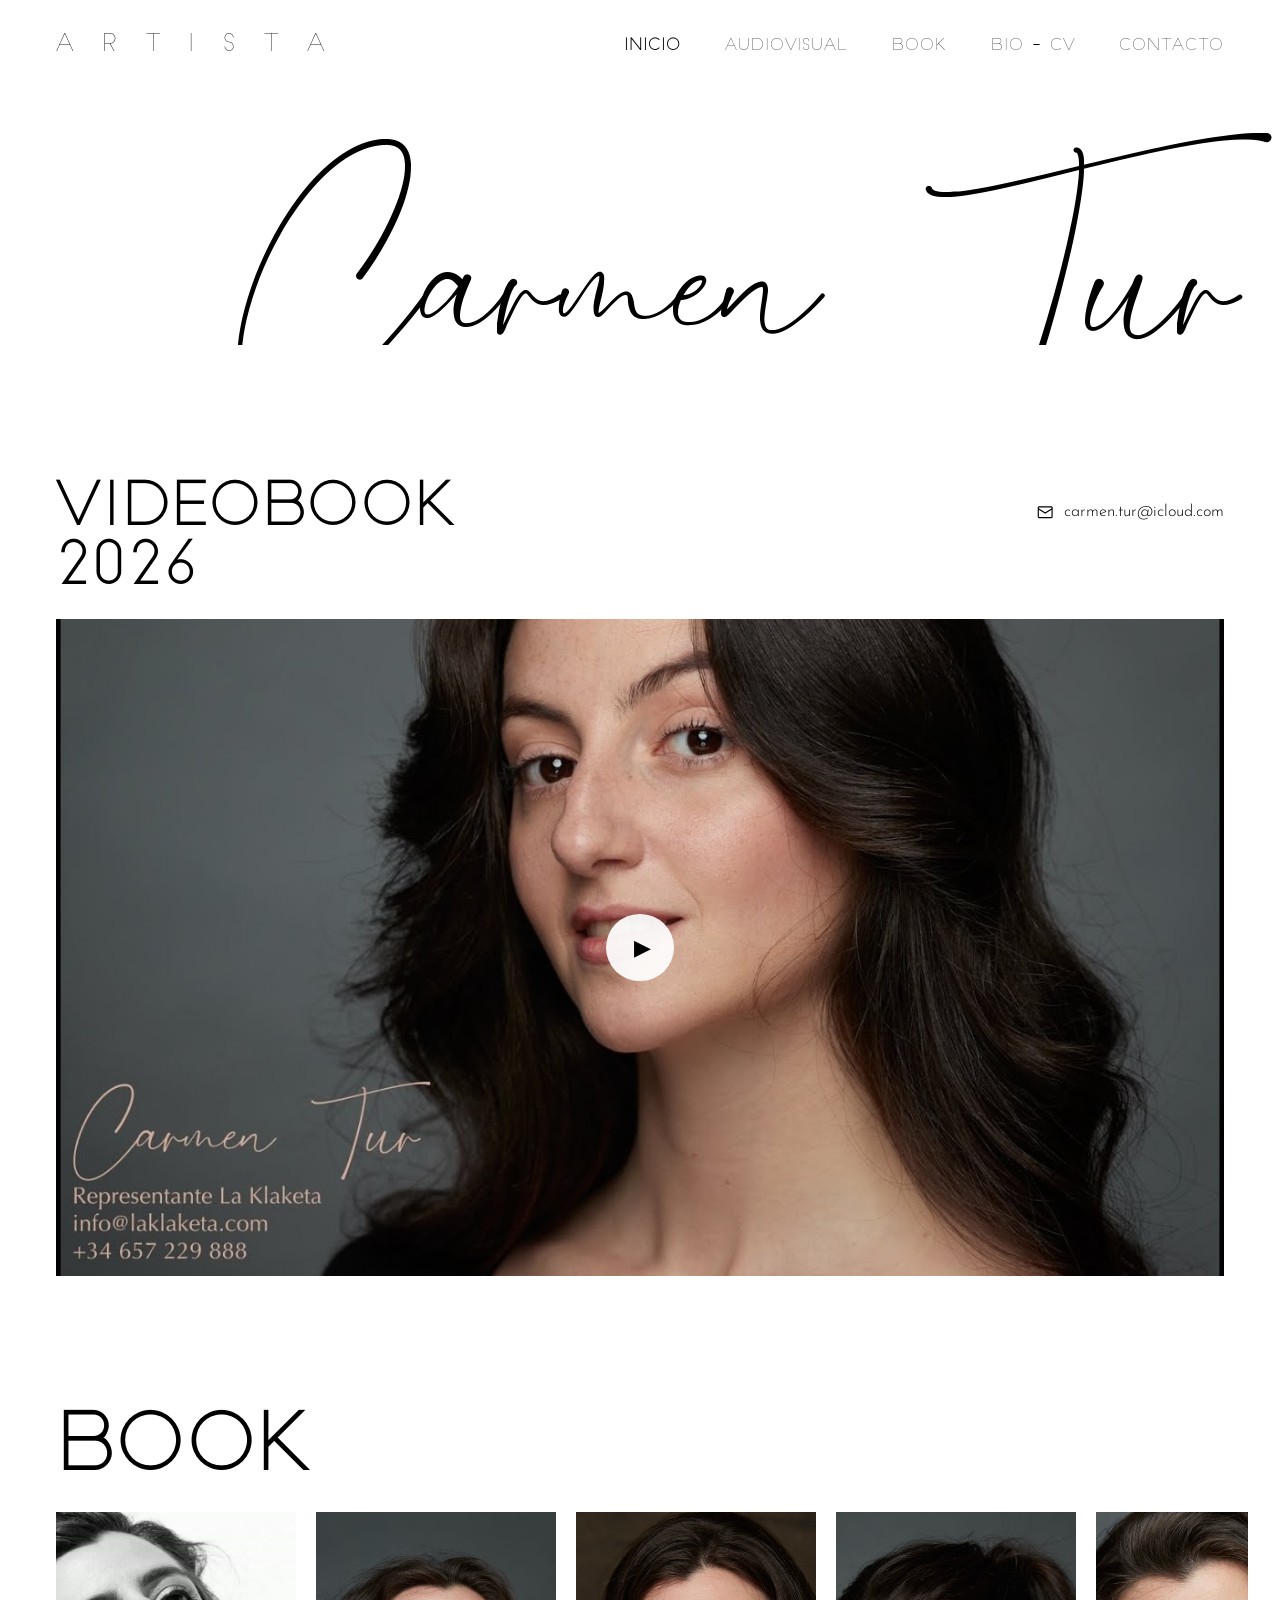
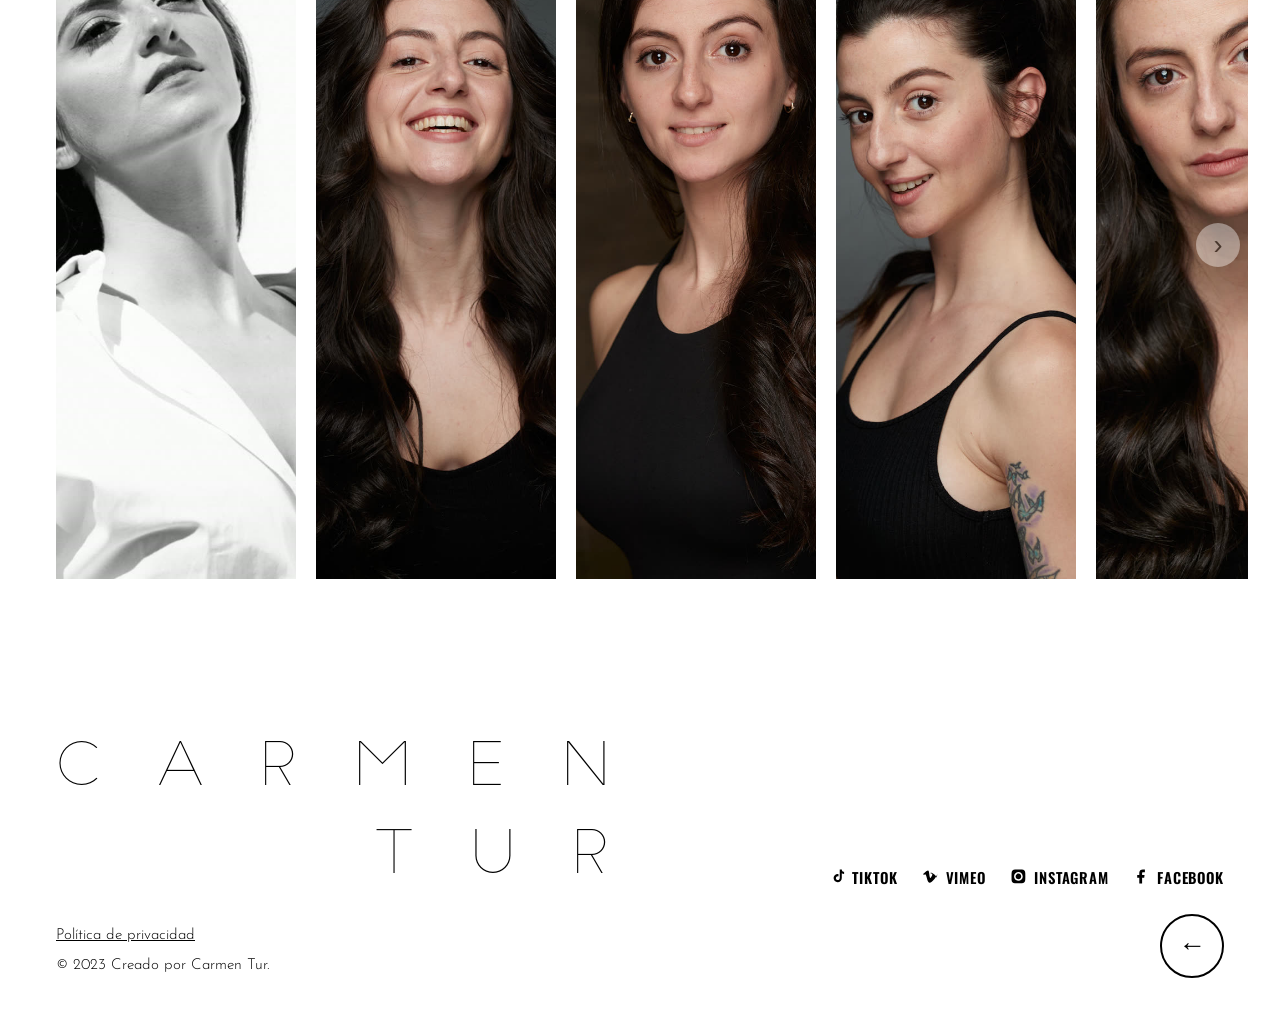
==== commit e7ac22cf: "Brisely (tipografia original de Carmen) + ajustes de sangrado del heroe script" ====
--- a/index.html
+++ b/index.html
@@ -14,7 +14,7 @@
   <link rel="preconnect" href="https://fonts.gstatic.com" crossorigin>
   <link href="https://fonts.googleapis.com/css2?family=Archivo+Black&family=Josefin+Sans:wght@200;300;400;500&family=Oswald:wght@500;600&display=swap" rel="stylesheet">
   <link rel="preload" href="fonts/SlimJoe.woff2" as="font" type="font/woff2" crossorigin>
-  <link rel="preload" href="fonts/MeaCulpa.woff2" as="font" type="font/woff2" crossorigin>
+  <link rel="preload" href="fonts/brisely.woff2" as="font" type="font/woff2" crossorigin>
   <link rel="stylesheet" href="css/style.css">
   <script>document.documentElement.classList.add('js')</script>
 </head>
--- a/css/style.css
+++ b/css/style.css
@@ -1,11 +1,11 @@
 
 /* v4 — copia fiel del Wix: blanco/negro minimalista */
-/* Mea Culpa (script elegida por Javier 2026-10-01 como sustituta gratuita de Brisely;
-   licencia SIL OFL — uso comercial permitido; auto-hospedada en build/fonts/) */
+/* Brisely (tipografía original de la web de Carmen, archivo TTF proporcionado por ella
+   a través de Javier 2026-10-01; uso en su propia web — no redistribuir; auto-hospedada en build/fonts/) */
 @font-face{
-  font-family:"Mea Culpa";
-  src:url("../fonts/MeaCulpa.woff2") format("woff2"),
-      url("../fonts/MeaCulpa.woff") format("woff");
+  font-family:"Brisely";
+  src:url("../fonts/brisely.woff2") format("woff2"),
+      url("../fonts/brisely.woff") format("woff");
   font-weight:400;
   font-style:normal;
   font-display:swap;
@@ -15,8 +15,8 @@
   src:url("../fonts/SlimJoe.woff2") format("woff2"),url("../fonts/SlimJoe.woff") format("woff")}
 :root{
   --paper:#ffffff; --ink:#000000; --muted:#3d3d3d; --line:#e3e3e3;
-  --font-script:"Mea Culpa",cursive;
-  --font-meaculpa:"Mea Culpa",cursive; /* punto 3.3 (lightbox): nombre en script */
+  --font-script:"Brisely",cursive;
+  --font-meaculpa:"Brisely",cursive; /* punto 3.3 (lightbox): nombre en script */
   --font-thin:"Josefin Sans","Century Gothic",Arial,sans-serif;
   --font-slim:"Slim Joe","Josefin Sans",sans-serif;
   --font-bold:"Oswald",Arial,sans-serif;
@@ -52,7 +52,7 @@
 /* ---------- script hero (sangra por la derecha como el original) ---------- */
 .bleed{overflow:hidden}
 .script-hero{font-family:var(--font-script);font-weight:400;text-align:right;white-space:nowrap;
-  line-height:1.15;margin-right:-6vw}
+  line-height:1.15;margin-right:-6vw;padding-right:.12em} /* padding-right: la tinta de los swash de Brisely sobrepasa el ancho de avance */
 .script-hero.h-mega{font-size:clamp(3.625rem,1.48rem + 10.7vw,11rem);margin-top:2rem;margin-right:1.5vw}
 .script-hero.h-page{font-size:clamp(3.68rem,3.68rem + 4.86vw,8rem);margin-top:1.2rem}
 
@@ -131,7 +131,7 @@
   -webkit-overflow-scrolling:touch;padding:.25rem 1.5rem}
 .home-carousel::-webkit-scrollbar{display:none}
 .home-carousel .g-item{flex:0 0 auto;width:clamp(9.5rem,30vw,15rem);scroll-snap-align:start}
-.home-carousel .g-item img{aspect-ratio:2/3;object-fit:cover}
+.home-carousel .g-item img{aspect-ratio:9/25;object-fit:cover} /* 1.3.d: calibrado a la referencia de Carmen (h/w ~2.7); reversible en 1 línea; pendiente de su confirmación */
 .car-btn{position:absolute;top:50%;transform:translateY(-50%);z-index:5;width:2.75rem;height:2.75rem;
   border:0;border-radius:50%;background:rgba(255,255,255,.85);color:#111;font-size:1.7rem;line-height:1;
   display:grid;place-items:center;padding:0 0 .15rem;cursor:pointer;opacity:.45;
@@ -211,7 +211,7 @@
 .lightbox.is-fullscreen{background:#000}
 .lightbox.is-fullscreen figure{max-width:100vw}
 .lightbox.is-fullscreen img{max-width:100vw;max-height:100vh;object-fit:contain}
-.lightbox.is-fullscreen figcaption{display:none}
+.lightbox.is-fullscreen .lb-panel{display:none}
 .lightbox.is-fullscreen button{color:#fff}
 
 /* ---------- book intro ---------- */
@@ -219,7 +219,7 @@
 .book-intro .b-photo{max-width:22rem}
 .book-intro .b-text p{font-weight:300;font-size:1.05rem;margin-bottom:1rem;max-width:44rem}
 .book-intro .b-text p.script-hero{font-family:var(--font-script);font-weight:700; /* faux-bold para presencia como en el Wix original */
-  font-size:clamp(3.68rem,3.68rem + 4.86vw,8rem);max-width:none}
+  font-size:clamp(3.68rem,3.68rem + 4.86vw,8rem);max-width:none;padding-bottom:.32em} /* aire para el descendente de la C de Brisely */
 .b-photo{position:relative;overflow:hidden}
 .b-photo::after{content:"";position:absolute;inset:0;background:rgba(255,255,255,.55);pointer-events:none}
 .book-intro .b-text strong{font-weight:600}
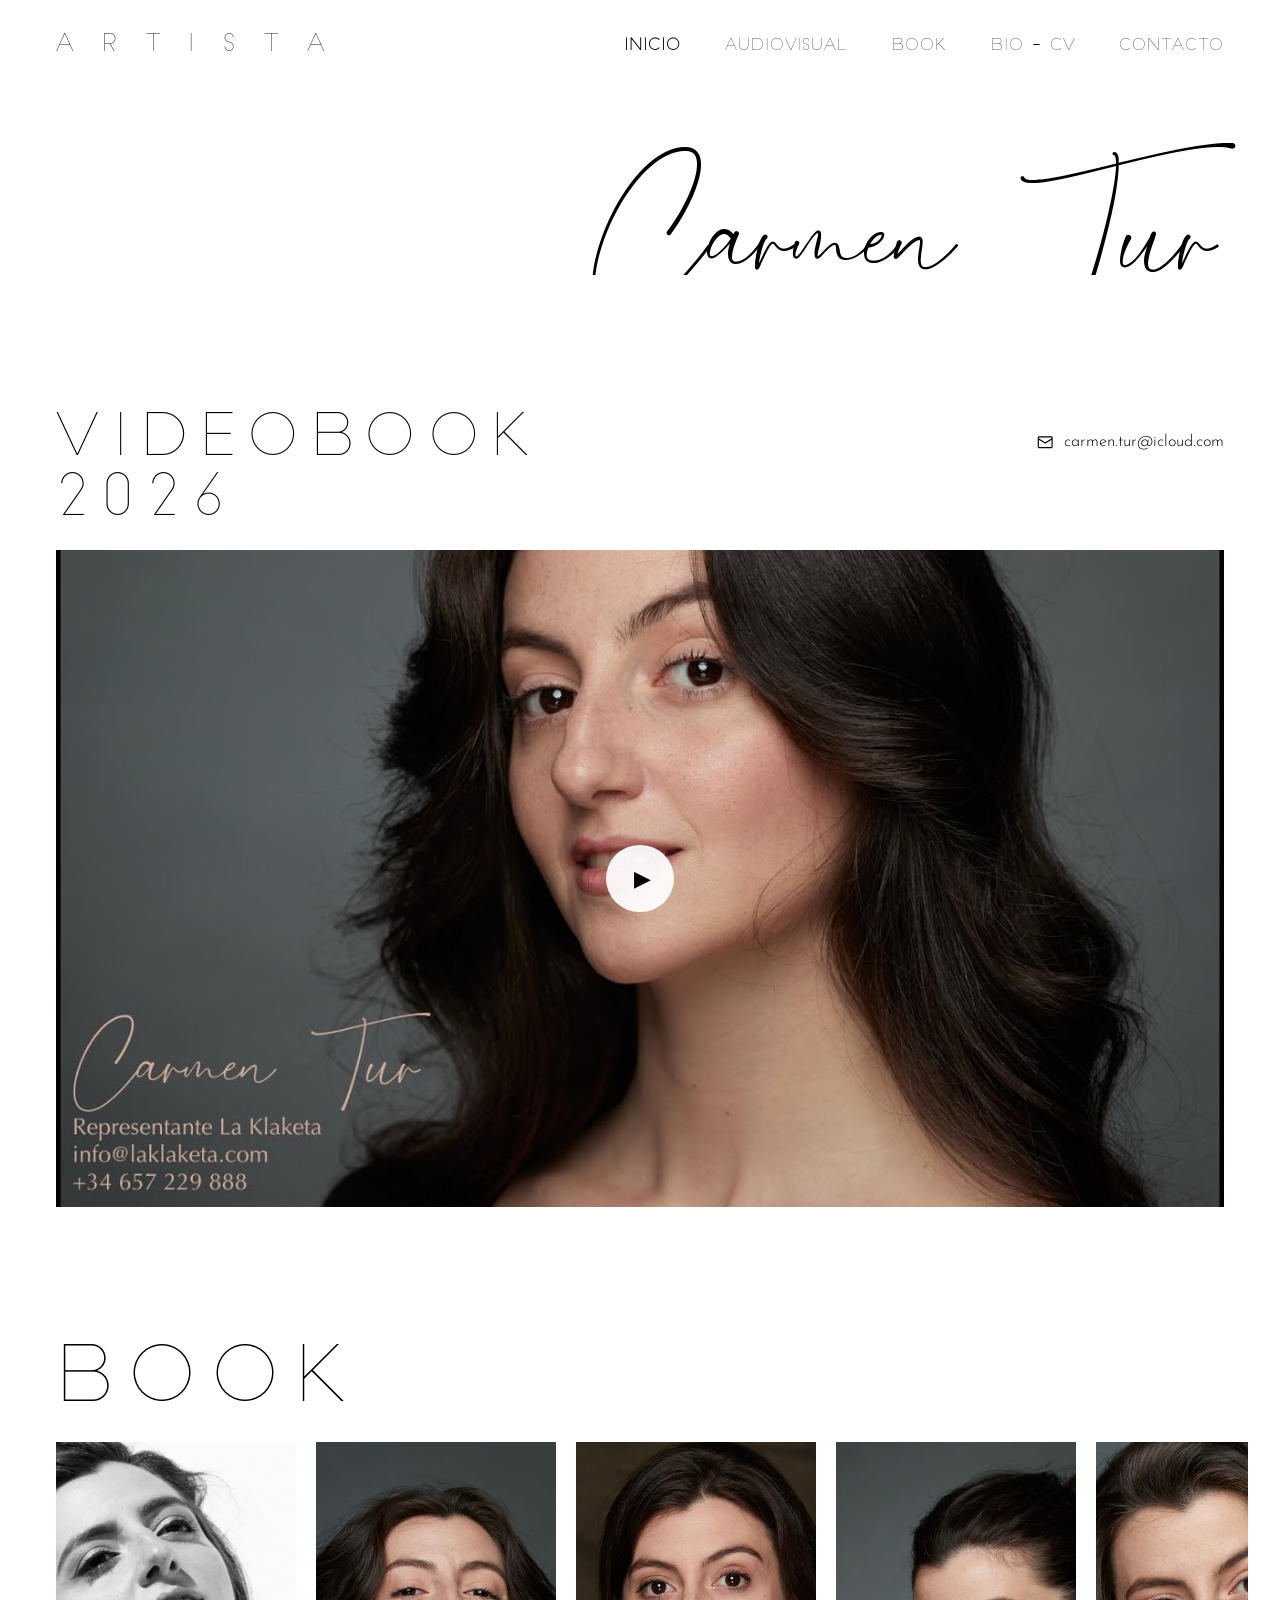
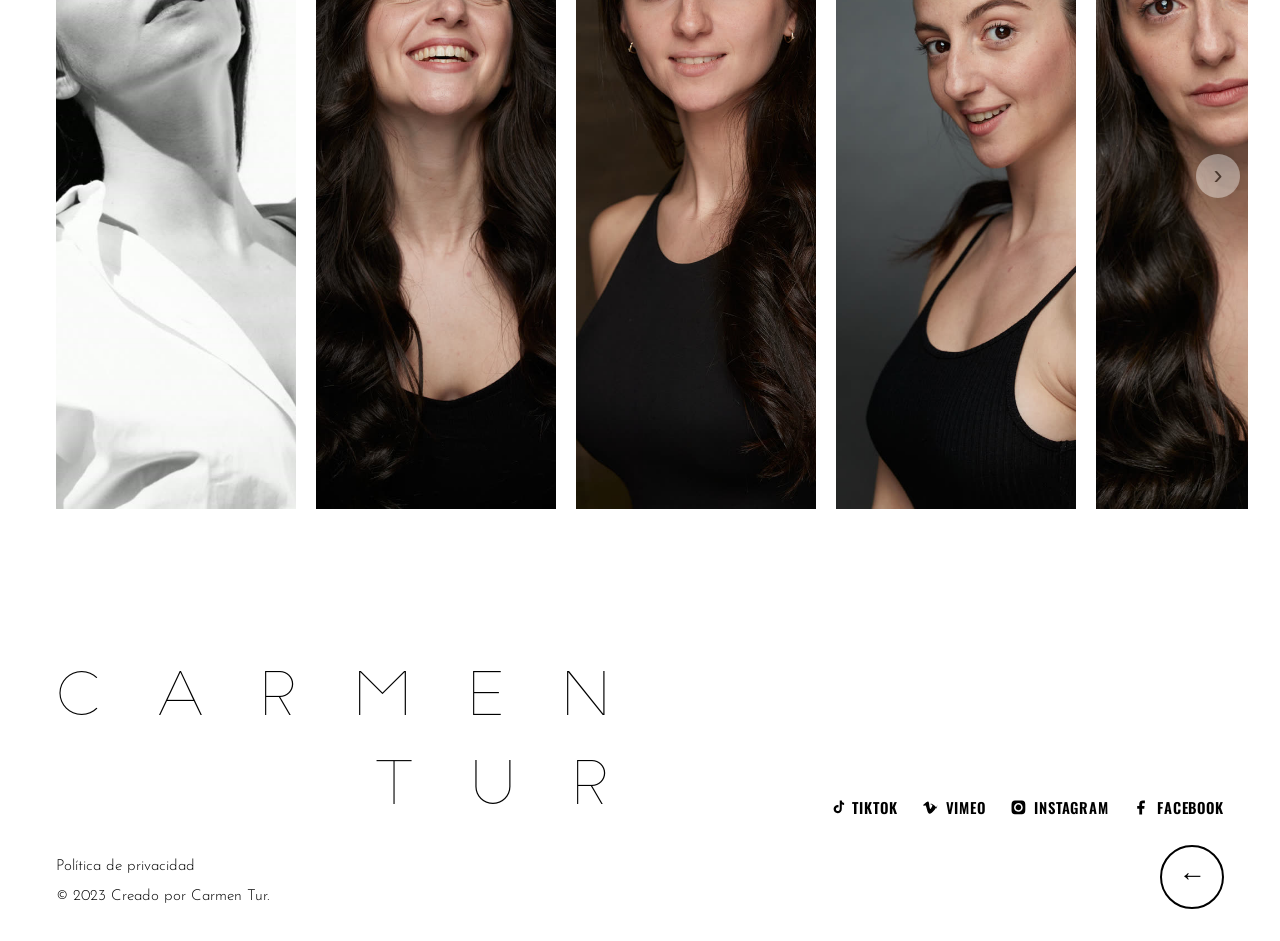
==== commit 7d374145: "Web Carmen: 18 cambios 2ª revisión verificados" ====
--- a/index.html
+++ b/index.html
@@ -12,7 +12,7 @@
   <link rel="icon" href="favicon.svg" type="image/svg+xml">
   <link rel="preconnect" href="https://fonts.googleapis.com">
   <link rel="preconnect" href="https://fonts.gstatic.com" crossorigin>
-  <link href="https://fonts.googleapis.com/css2?family=Archivo+Black&family=Josefin+Sans:wght@200;300;400;500&family=Oswald:wght@500;600&display=swap" rel="stylesheet">
+  <link href="https://fonts.googleapis.com/css2?family=Archivo+Black&family=Inter:wght@300;400&family=Josefin+Sans:wght@200;300;400;500&family=Oswald:wght@500;600&display=swap" rel="stylesheet">
   <link rel="preload" href="fonts/SlimJoe.woff2" as="font" type="font/woff2" crossorigin>
   <link rel="preload" href="fonts/brisely.woff2" as="font" type="font/woff2" crossorigin>
   <link rel="stylesheet" href="css/style.css">
@@ -67,167 +67,167 @@
         <div class="home-carousel" id="carousel-home" role="region" aria-roledescription="carousel" aria-label="Book fotográfico: desliza para ver las 33 fotos" tabindex="0">
 <div class="g-item">
   <a href="img/img_29.jpg" class="g-link" data-lightbox data-full="img/img_29.jpg" data-alt="Retrato en blanco y negro de Carmen Tur" data-title="Carmen Tur" data-credits="">
-    <img src="img/img_29-sm.jpg" alt="Retrato en blanco y negro de Carmen Tur" loading="lazy" width="1600" height="2064">
+    <img src="img/img_29-sm.jpg" alt="Retrato en blanco y negro de Carmen Tur" data-n="29" loading="lazy" width="1600" height="2064">
   </a>
 </div>
 <div class="g-item">
   <a href="img/img_34.jpg" class="g-link" data-lightbox data-full="img/img_34.jpg" data-alt="Carmen Tur sonriendo, top negro, fondo oscuro" data-title="Carmen Tur" data-credits="Javier Mantrana.&#10;Maquillaje y peluquería: Thomas Mikel Nicolas.">
-    <img src="img/img_34-sm.jpg" alt="Carmen Tur sonriendo, top negro, fondo oscuro" loading="lazy" width="1000" height="1500">
+    <img src="img/img_34-sm.jpg" alt="Carmen Tur sonriendo, top negro, fondo oscuro" data-n="34" loading="lazy" width="1000" height="1500">
   </a>
 </div>
 <div class="g-item">
   <a href="img/img_15.jpg" class="g-link" data-lightbox data-full="img/img_15.jpg" data-alt="Carmen Tur con top negro, fondo oscuro" data-title="Carmen Tur" data-credits="Javier Mantrana.&#10;Maquillaje y peluquería: Carolina Berjaga">
-    <img src="img/img_15-sm.jpg" alt="Carmen Tur con top negro, fondo oscuro" loading="lazy" width="1066" height="1600">
+    <img src="img/img_15-sm.jpg" alt="Carmen Tur con top negro, fondo oscuro" data-n="15" loading="lazy" width="1066" height="1600">
   </a>
 </div>
 <div class="g-item">
   <a href="img/img_30.jpg" class="g-link" data-lightbox data-full="img/img_30.jpg" data-alt="Carmen Tur con coleta, top negro, fondo gris" data-title="Carmen Tur" data-credits="Javier Mantrana.&#10;Maquillaje y peluquería: Thomas Mikel Nicolas.">
-    <img src="img/img_30-sm.jpg" alt="Carmen Tur con coleta, top negro, fondo gris" loading="lazy" width="1000" height="1500">
+    <img src="img/img_30-sm.jpg" alt="Carmen Tur con coleta, top negro, fondo gris" data-n="30" loading="lazy" width="1000" height="1500">
   </a>
 </div>
 <div class="g-item">
   <a href="img/img_21.jpg" class="g-link" data-lightbox data-full="img/img_21.jpg" data-alt="Retrato de Carmen Tur, fondo oscuro" data-title="Carmen Tur" data-credits="Javier Mantrana.&#10;Maquillaje y peluquería: Thomas Mikel Nicolas.">
-    <img src="img/img_21-sm.jpg" alt="Retrato de Carmen Tur, fondo oscuro" loading="lazy" width="1000" height="1500">
+    <img src="img/img_21-sm.jpg" alt="Retrato de Carmen Tur, fondo oscuro" data-n="21" loading="lazy" width="1000" height="1500">
   </a>
 </div>
 <div class="g-item">
   <a href="img/img_22.jpg" class="g-link" data-lightbox data-full="img/img_22.jpg" data-alt="Carmen Tur, top blanco y vaqueros, fondo gris" data-title="Carmen Tur" data-credits="Javier Mantrana.&#10;Maquillaje y peluquería: Thomas Mikel Nicolas.">
-    <img src="img/img_22-sm.jpg" alt="Carmen Tur, top blanco y vaqueros, fondo gris" loading="lazy" width="1000" height="1500">
+    <img src="img/img_22-sm.jpg" alt="Carmen Tur, top blanco y vaqueros, fondo gris" data-n="22" loading="lazy" width="1000" height="1500">
   </a>
 </div>
 <div class="g-item">
   <a href="img/img_14.jpg" class="g-link" data-lightbox data-full="img/img_14.jpg" data-alt="Retrato de Carmen Tur sonriendo, fondo gris" data-title="Carmen Tur" data-credits="Javier Mantrana.&#10;Maquillaje y peluquería: Thomas Mikel Nicolas.">
-    <img src="img/img_14-sm.jpg" alt="Retrato de Carmen Tur sonriendo, fondo gris" loading="lazy" width="1500" height="1000">
+    <img src="img/img_14-sm.jpg" alt="Retrato de Carmen Tur sonriendo, fondo gris" data-n="14" loading="lazy" width="1500" height="1000">
   </a>
 </div>
 <div class="g-item">
   <a href="img/img_01.jpg" class="g-link" data-lightbox data-full="img/img_01.jpg" data-alt="Carmen Tur sentada, camiseta beige y vaqueros" data-title="Carmen Tur" data-credits="Víctor Brenes&#10;«Gente Bastarda»&#10;No-MakeUp.">
-    <img src="img/img_01-sm.jpg" alt="Carmen Tur sentada, camiseta beige y vaqueros" loading="lazy" width="1105" height="1600">
+    <img src="img/img_01-sm.jpg" alt="Carmen Tur sentada, camiseta beige y vaqueros" data-n="1" loading="lazy" width="1105" height="1600">
   </a>
 </div>
 <div class="g-item">
   <a href="img/img_02.jpg" class="g-link" data-lightbox data-full="img/img_02.jpg" data-alt="Carmen Tur de pie, top negro y vaqueros, fondo blanco" data-title="Carmen Tur" data-credits="Víctor Brenes&#10;«Gente Bastarda»&#10;No-MakeUp.">
-    <img src="img/img_02-sm.jpg" alt="Carmen Tur de pie, top negro y vaqueros, fondo blanco" loading="lazy" width="1064" height="1600">
+    <img src="img/img_02-sm.jpg" alt="Carmen Tur de pie, top negro y vaqueros, fondo blanco" data-n="2" loading="lazy" width="1064" height="1600">
   </a>
 </div>
 <div class="g-item">
   <a href="img/img_17.jpg" class="g-link" data-lightbox data-full="img/img_17.jpg" data-alt="Carmen Tur sentada, top negro, fondo blanco" data-title="Carmen Tur" data-credits="Víctor Brenes&#10;«Gente Bastarda»&#10;No-MakeUp.">
-    <img src="img/img_17-sm.jpg" alt="Carmen Tur sentada, top negro, fondo blanco" loading="lazy" width="1068" height="1600">
+    <img src="img/img_17-sm.jpg" alt="Carmen Tur sentada, top negro, fondo blanco" data-n="17" loading="lazy" width="1068" height="1600">
   </a>
 </div>
 <div class="g-item">
   <a href="img/img_03.jpg" class="g-link" data-lightbox data-full="img/img_03.jpg" data-alt="Primer plano de Carmen Tur, fondo gris" data-title="Carmen Tur" data-credits="Javier Mantrana.&#10;Maquillaje y peluquería: Thomas Mikel Nicolas.">
-    <img src="img/img_03-sm.jpg" alt="Primer plano de Carmen Tur, fondo gris" loading="lazy" width="1500" height="1000">
+    <img src="img/img_03-sm.jpg" alt="Primer plano de Carmen Tur, fondo gris" data-n="3" loading="lazy" width="1500" height="1000">
   </a>
 </div>
 <div class="g-item">
   <a href="img/img_20.jpg" class="g-link" data-lightbox data-full="img/img_20.jpg" data-alt="Carmen Tur riendo, traje negro, fondo rojo" data-title="Carmen Tur" data-credits="Javier Mantrana.&#10;Maquillaje y peluquería: Thomas Mikel Nicolas.">
-    <img src="img/img_20-sm.jpg" alt="Carmen Tur riendo, traje negro, fondo rojo" loading="lazy" width="1049" height="1600">
+    <img src="img/img_20-sm.jpg" alt="Carmen Tur riendo, traje negro, fondo rojo" data-n="20" loading="lazy" width="1049" height="1600">
   </a>
 </div>
 <div class="g-item">
   <a href="img/img_07.jpg" class="g-link" data-lightbox data-full="img/img_07.jpg" data-alt="Carmen Tur sonriendo, vestido de lunares" data-title="Carmen Tur" data-credits="Javier Mantrana.&#10;Maquillaje y peluquería: Thomas Mikel Nicolas.">
-    <img src="img/img_07-sm.jpg" alt="Carmen Tur sonriendo, vestido de lunares" loading="lazy" width="1066" height="1600">
+    <img src="img/img_07-sm.jpg" alt="Carmen Tur sonriendo, vestido de lunares" data-n="7" loading="lazy" width="1066" height="1600">
   </a>
 </div>
 <div class="g-item">
   <a href="img/img_19.jpg" class="g-link" data-lightbox data-full="img/img_19.jpg" data-alt="Carmen Tur, body negro y falda vaquera" data-title="Carmen Tur" data-credits="Sergio Lardiez.&#10;Maquillaje y peluquería: Silvia Dafonte.">
-    <img src="img/img_19-sm.jpg" alt="Carmen Tur, body negro y falda vaquera" loading="lazy" width="1066" height="1600">
+    <img src="img/img_19-sm.jpg" alt="Carmen Tur, body negro y falda vaquera" data-n="19" loading="lazy" width="1066" height="1600">
   </a>
 </div>
 <div class="g-item">
   <a href="img/img_28.jpg" class="g-link" data-lightbox data-full="img/img_28.jpg" data-alt="Carmen Tur con camisa blanca, fondo blanco" data-title="Carmen Tur" data-credits="Javier Mantrana.&#10;Maquillaje y peluquería: Thomas Mikel Nicolas.">
-    <img src="img/img_28-sm.jpg" alt="Carmen Tur con camisa blanca, fondo blanco" loading="lazy" width="1000" height="1500">
+    <img src="img/img_28-sm.jpg" alt="Carmen Tur con camisa blanca, fondo blanco" data-n="28" loading="lazy" width="1000" height="1500">
   </a>
 </div>
 <div class="g-item">
   <a href="img/img_27.jpg" class="g-link" data-lightbox data-full="img/img_27.jpg" data-alt="Retrato de Carmen Tur, top negro, fondo gris" data-title="Carmen Tur" data-credits="Javier Mantrana.&#10;Maquillaje y peluquería: Thomas Mikel Nicolas.">
-    <img src="img/img_27-sm.jpg" alt="Retrato de Carmen Tur, top negro, fondo gris" loading="lazy" width="1000" height="1500">
+    <img src="img/img_27-sm.jpg" alt="Retrato de Carmen Tur, top negro, fondo gris" data-n="27" loading="lazy" width="1000" height="1500">
   </a>
 </div>
 <div class="g-item">
   <a href="img/img_10.jpg" class="g-link" data-lightbox data-full="img/img_10.jpg" data-alt="Carmen Tur con top de encaje negro" data-title="Carmen Tur" data-credits="Javier Mantrana.&#10;Maquillaje y peluquería: Thomas Mikel Nicolas.">
-    <img src="img/img_10-sm.jpg" alt="Carmen Tur con top de encaje negro" loading="lazy" width="1066" height="1600">
+    <img src="img/img_10-sm.jpg" alt="Carmen Tur con top de encaje negro" data-n="10" loading="lazy" width="1066" height="1600">
   </a>
 </div>
 <div class="g-item">
   <a href="img/img_11.jpg" class="g-link" data-lightbox data-full="img/img_11.jpg" data-alt="Carmen Tur, top negro y falda de flores, fondo rojo" data-title="Carmen Tur" data-credits="Javier Mantrana.&#10;Maquillaje y peluquería: Thomas Mikel Nicolas.">
-    <img src="img/img_11-sm.jpg" alt="Carmen Tur, top negro y falda de flores, fondo rojo" loading="lazy" width="1000" height="1500">
+    <img src="img/img_11-sm.jpg" alt="Carmen Tur, top negro y falda de flores, fondo rojo" data-n="11" loading="lazy" width="1000" height="1500">
   </a>
 </div>
 <div class="g-item">
   <a href="img/img_25.jpg" class="g-link" data-lightbox data-full="img/img_25.jpg" data-alt="Carmen Tur, top negro y falda vaquera, fondo blanco" data-title="Carmen Tur" data-credits="Sergio Lardiez.&#10;Maquillaje y peluquería: Silvia Dafonte.">
-    <img src="img/img_25-sm.jpg" alt="Carmen Tur, top negro y falda vaquera, fondo blanco" loading="lazy" width="1066" height="1600">
+    <img src="img/img_25-sm.jpg" alt="Carmen Tur, top negro y falda vaquera, fondo blanco" data-n="25" loading="lazy" width="1066" height="1600">
   </a>
 </div>
 <div class="g-item">
   <a href="img/img_35.jpg" class="g-link" data-lightbox data-full="img/img_35.jpg" data-alt="Carmen Tur con vestido azul claro, fondo blanco" data-title="Carmen Tur" data-credits="Javier Mantrana.&#10;Maquillaje y peluquería: Thomas Mikel Nicolas.">
-    <img src="img/img_35-sm.jpg" alt="Carmen Tur con vestido azul claro, fondo blanco" loading="lazy" width="1000" height="1500">
+    <img src="img/img_35-sm.jpg" alt="Carmen Tur con vestido azul claro, fondo blanco" data-n="35" loading="lazy" width="1000" height="1500">
   </a>
 </div>
 <div class="g-item">
   <a href="img/img_13.jpg" class="g-link" data-lightbox data-full="img/img_13.jpg" data-alt="Carmen Tur con vestido negro de lentejuelas" data-title="Carmen Tur" data-credits="Javier Mantrana.&#10;Maquillaje y peluquería: Thomas Mikel Nicolas.">
-    <img src="img/img_13-sm.jpg" alt="Carmen Tur con vestido negro de lentejuelas" loading="lazy" width="1066" height="1600">
+    <img src="img/img_13-sm.jpg" alt="Carmen Tur con vestido negro de lentejuelas" data-n="13" loading="lazy" width="1066" height="1600">
   </a>
 </div>
 <div class="g-item">
   <a href="img/img_09.jpg" class="g-link" data-lightbox data-full="img/img_09.jpg" data-alt="Carmen Tur con camisa blanca, fondo negro" data-title="Carmen Tur" data-credits="Javier Mantrana.&#10;Maquillaje y peluquería: Thomas Mikel Nicolas.">
-    <img src="img/img_09-sm.jpg" alt="Carmen Tur con camisa blanca, fondo negro" loading="lazy" width="1066" height="1600">
+    <img src="img/img_09-sm.jpg" alt="Carmen Tur con camisa blanca, fondo negro" data-n="9" loading="lazy" width="1066" height="1600">
   </a>
 </div>
 <div class="g-item">
   <a href="img/img_24.jpg" class="g-link" data-lightbox data-full="img/img_24.jpg" data-alt="Carmen Tur, top de encaje y pantalón beige, fondo negro" data-title="Carmen Tur" data-credits="Javier Mantrana.&#10;Maquillaje y peluquería: Thomas Mikel Nicolas.">
-    <img src="img/img_24-sm.jpg" alt="Carmen Tur, top de encaje y pantalón beige, fondo negro" loading="lazy" width="1066" height="1600">
+    <img src="img/img_24-sm.jpg" alt="Carmen Tur, top de encaje y pantalón beige, fondo negro" data-n="24" loading="lazy" width="1066" height="1600">
   </a>
 </div>
 <div class="g-item">
   <a href="img/img_08.jpg" class="g-link" data-lightbox data-full="img/img_08.jpg" data-alt="Carmen Tur, vestido de lunares burdeos" data-title="Carmen Tur" data-credits="Javier Mantrana.&#10;Maquillaje y peluquería: Thomas Mikel Nicolas.">
-    <img src="img/img_08-sm.jpg" alt="Carmen Tur, vestido de lunares burdeos" loading="lazy" width="1066" height="1600">
+    <img src="img/img_08-sm.jpg" alt="Carmen Tur, vestido de lunares burdeos" data-n="8" loading="lazy" width="1066" height="1600">
   </a>
 </div>
 <div class="g-item">
   <a href="img/img_04.jpg" class="g-link" data-lightbox data-full="img/img_04.jpg" data-alt="Carmen Tur con camisa blanca, fondo blanco" data-title="Carmen Tur" data-credits="Javier Mantrana.&#10;Maquillaje y peluquería: Thomas Mikel Nicolas.">
-    <img src="img/img_04-sm.jpg" alt="Carmen Tur con camisa blanca, fondo blanco" loading="lazy" width="1125" height="1500">
+    <img src="img/img_04-sm.jpg" alt="Carmen Tur con camisa blanca, fondo blanco" data-n="4" loading="lazy" width="1125" height="1500">
   </a>
 </div>
 <div class="g-item">
   <a href="img/img_18.jpg" class="g-link" data-lightbox data-full="img/img_18.jpg" data-alt="Carmen Tur con top negro, fondo rojo" data-title="Carmen Tur" data-credits="Javier Mantrana.&#10;Maquillaje y peluquería: Thomas Mikel Nicolas.">
-    <img src="img/img_18-sm.jpg" alt="Carmen Tur con top negro, fondo rojo" loading="lazy" width="1000" height="1500">
+    <img src="img/img_18-sm.jpg" alt="Carmen Tur con top negro, fondo rojo" data-n="18" loading="lazy" width="1000" height="1500">
   </a>
 </div>
 <div class="g-item">
   <a href="img/img_06.jpg" class="g-link" data-lightbox data-full="img/img_06.jpg" data-alt="Carmen Tur de espaldas, vestido azul oscuro de encaje" data-title="Carmen Tur" data-credits="Javier Mantrana.&#10;Maquillaje y peluquería: Thomas Mikel Nicolas.">
-    <img src="img/img_06-sm.jpg" alt="Carmen Tur de espaldas, vestido azul oscuro de encaje" loading="lazy" width="1066" height="1600">
+    <img src="img/img_06-sm.jpg" alt="Carmen Tur de espaldas, vestido azul oscuro de encaje" data-n="6" loading="lazy" width="1066" height="1600">
   </a>
 </div>
 <div class="g-item">
   <a href="img/img_16.jpg" class="g-link" data-lightbox data-full="img/img_16.jpg" data-alt="Carmen Tur con camisa blanca abierta, fondo blanco" data-title="Carmen Tur" data-credits="Javier Mantrana.&#10;Maquillaje y peluquería: Thomas Mikel Nicolas.">
-    <img src="img/img_16-sm.jpg" alt="Carmen Tur con camisa blanca abierta, fondo blanco" loading="lazy" width="1118" height="1500">
+    <img src="img/img_16-sm.jpg" alt="Carmen Tur con camisa blanca abierta, fondo blanco" data-n="16" loading="lazy" width="1118" height="1500">
   </a>
 </div>
 <div class="g-item">
   <a href="img/img_12.jpg" class="g-link" data-lightbox data-full="img/img_12.jpg" data-alt="Carmen Tur con blazer negra, fondo rojo" data-title="Carmen Tur" data-credits="Javier Mantrana.&#10;Maquillaje y peluquería: Thomas Mikel Nicolas.">
-    <img src="img/img_12-sm.jpg" alt="Carmen Tur con blazer negra, fondo rojo" loading="lazy" width="1000" height="1500">
+    <img src="img/img_12-sm.jpg" alt="Carmen Tur con blazer negra, fondo rojo" data-n="12" loading="lazy" width="1000" height="1500">
   </a>
 </div>
 <div class="g-item">
   <a href="img/img_32.jpg" class="g-link" data-lightbox data-full="img/img_32.jpg" data-alt="Carmen Tur con vestido verde" data-title="Carmen Tur" data-credits="Javier Mantrana.&#10;Maquillaje y peluquería: Thomas Mikel Nicolas.">
-    <img src="img/img_32-sm.jpg" alt="Carmen Tur con vestido verde" loading="lazy" width="1066" height="1600">
+    <img src="img/img_32-sm.jpg" alt="Carmen Tur con vestido verde" data-n="32" loading="lazy" width="1066" height="1600">
   </a>
 </div>
 <div class="g-item">
   <a href="img/img_05.jpg" class="g-link" data-lightbox data-full="img/img_05.jpg" data-alt="Carmen Tur con vestido negro, fondo negro" data-title="Carmen Tur" data-credits="Javier Mantrana.&#10;Maquillaje y peluquería: Thomas Mikel Nicolas.">
-    <img src="img/img_05-sm.jpg" alt="Carmen Tur con vestido negro, fondo negro" loading="lazy" width="1192" height="1600">
+    <img src="img/img_05-sm.jpg" alt="Carmen Tur con vestido negro, fondo negro" data-n="5" loading="lazy" width="1192" height="1600">
   </a>
 </div>
 <div class="g-item">
   <a href="img/img_33.jpg" class="g-link" data-lightbox data-full="img/img_33.jpg" data-alt="Carmen Tur, camisa blanca y vaqueros, fondo negro" data-title="Carmen Tur" data-credits="Javier Mantrana.&#10;Maquillaje y peluquería: Thomas Mikel Nicolas.">
-    <img src="img/img_33-sm.jpg" alt="Carmen Tur, camisa blanca y vaqueros, fondo negro" loading="lazy" width="1066" height="1600">
+    <img src="img/img_33-sm.jpg" alt="Carmen Tur, camisa blanca y vaqueros, fondo negro" data-n="33" loading="lazy" width="1066" height="1600">
   </a>
 </div>
 <div class="g-item">
   <a href="img/img_26.jpg" class="g-link" data-lightbox data-full="img/img_26.jpg" data-alt="Carmen Tur, top negro y falda de flores, fondo rojo" data-title="Carmen Tur" data-credits="Javier Mantrana.&#10;Maquillaje y peluquería: Thomas Mikel Nicolas.">
-    <img src="img/img_26-sm.jpg" alt="Carmen Tur, top negro y falda de flores, fondo rojo" loading="lazy" width="1118" height="1500">
+    <img src="img/img_26-sm.jpg" alt="Carmen Tur, top negro y falda de flores, fondo rojo" data-n="26" loading="lazy" width="1118" height="1500">
   </a>
 </div>
         </div>
--- a/css/style.css
+++ b/css/style.css
@@ -21,6 +21,12 @@
   --font-slim:"Slim Joe","Josefin Sans",sans-serif;
   --font-bold:"Oswald",Arial,sans-serif;
   --font-sys:"Archivo Black","Oswald",Arial,sans-serif;
+  /* 2.5/3.4 (2ª revisión 2026-10-01): DIN Next Light y DIN Neuzeit Grotesk son
+     comerciales (sin licencia para auto-hospedar). Se declaran primero con sus
+     nombres reales (render exacto en equipos con licencia, p. ej. el Mac de
+     Carmen) y como fallback Inter, el grotesco libre más cercano. */
+  --font-din:"DIN Next Light","din-next-w01-light","DINNextW01-Light","Inter","Helvetica Neue",Helvetica,Arial,sans-serif;
+  --font-dinneuzeit:"DIN Neuzeit Grotesk Light","dinneuzeitgroteskltw01-_812426","Inter","Helvetica Neue",Helvetica,Arial,sans-serif;
   --wrap:76rem;
 }
 *,*::before,*::after{box-sizing:border-box;margin:0;padding:0}
@@ -53,16 +59,16 @@
 .bleed{overflow:hidden}
 .script-hero{font-family:var(--font-script);font-weight:400;text-align:right;white-space:nowrap;
   line-height:1.15;margin-right:-6vw;padding-right:.12em} /* padding-right: la tinta de los swash de Brisely sobrepasa el ancho de avance */
-.script-hero.h-mega{font-size:clamp(3.625rem,1.48rem + 10.7vw,11rem);margin-top:2rem;margin-right:1.5vw}
-.script-hero.h-page{font-size:clamp(3.68rem,3.68rem + 4.86vw,8rem);margin-top:1.2rem}
+.script-hero.h-mega{font-size:min(6.25rem,14.5vw);margin-top:2rem;margin-right:.5em} /* 1.1 (2ª rev): 100px como el Wix (font_2); .5em de margen dcho. para que el swash de Brisely (overshoot medido 0.18em) termine dentro, como en el Wix */
+.script-hero.h-page{font-size:min(3.75rem,13vw);margin-top:1.2rem} /* 3.2 (2ª rev): 60px como el Wix book */
 
 /* ---------- titulares finos ---------- */
 .thin-title{font-family:var(--font-slim);font-weight:400;letter-spacing:.05em;line-height:1.05}
 .thin-title a{color:var(--ink);text-decoration:none}
-.thin-title a:hover{text-decoration:underline;text-underline-offset:.25em}
-.sec-title{font-size:clamp(1.875rem,0.9rem + 4.8vw,5.2rem);margin:3.5rem 0 1rem;font-weight:700}
-.sec-title-vb{font-size:clamp(1.75rem,4.6vw,3.56rem);font-weight:700}
-.sec-title-sm{font-size:clamp(2rem,5vw,3.4rem);margin:2.5rem 0 .8rem;font-weight:700}
+.thin-title a:hover{text-decoration:none} /* 1.2+5.2 (2ª rev): ningún hipervínculo subraya en hover */
+.sec-title{font-size:clamp(1.875rem,0.9rem + 4.8vw,5.2rem);margin:3.5rem 0 1rem;font-weight:400;letter-spacing:.22em} /* 1.4: fino y tracking ancho como el footer */
+.sec-title-vb{font-size:clamp(1.75rem,4.6vw,3.56rem);font-weight:400;letter-spacing:.22em} /* 1.4 */
+.sec-title-sm{font-size:clamp(2rem,5vw,3.4rem);margin:2.5rem 0 .8rem;font-weight:400;letter-spacing:.22em} /* 3.6: Neutras/Personalidad = misma tipografía que 1.4 */
 .title-mail{display:flex;align-items:center;justify-content:space-between;gap:2rem;flex-wrap:wrap}
 .title-mail .sec-title{margin-bottom:0}
 
@@ -71,7 +77,7 @@
   font-size:1.02rem;font-weight:300}
 .mail-line svg{width:1.15rem;height:1.15rem;fill:none;stroke:var(--ink);stroke-width:1.5}
 .mail-line a{text-decoration:none;color:var(--ink)}
-.mail-line a:hover{text-decoration:underline}
+.mail-line a:hover{text-decoration:none} /* 1.2+5.2 (2ª rev) */
 
 /* ---------- secciones ---------- */
 section{padding:2.5rem 0}
@@ -87,7 +93,8 @@
 .video-block:nth-of-type(3) .video-title,.video-block:nth-of-type(7) .video-title{text-align:right}
 .video-block:nth-of-type(5) .video-title,.video-block:nth-of-type(9) .video-title{text-align:center}
 .video-grid{display:grid;gap:2.5rem;align-items:start}
-.video-desc{font-weight:300;text-align:justify;max-width:24rem;margin:0 auto;font-size:1.02rem}
+.video-desc{font-family:var(--font-din);font-weight:300;text-align:justify;max-width:26rem;margin:0 auto;
+  font-size:1.0625rem;line-height:1.6} /* 2.5 (2ª rev): DIN NEXT LIGHT 17px como el Wix (font_7) */
 .video-media{position:relative}
 .video-poster{position:relative;aspect-ratio:16/9;background:#111;border:0;width:100%;cursor:pointer;padding:0;display:block}
 .video-poster img{width:100%;height:100%;object-fit:cover}
@@ -132,6 +139,9 @@
 .home-carousel::-webkit-scrollbar{display:none}
 .home-carousel .g-item{flex:0 0 auto;width:clamp(9.5rem,30vw,15rem);scroll-snap-align:start}
 .home-carousel .g-item img{aspect-ratio:9/25;object-fit:cover} /* 1.3.d: calibrado a la referencia de Carmen (h/w ~2.7); reversible en 1 línea; pendiente de su confirmación */
+/* 1.3 (2ª rev): reencuadre carrusel — misma medida de fragmento, solo cambia la posición del recorte */
+.home-carousel .g-item img[data-n="30"]{object-position:12% 50%} /* cara visible en vez de pelo */
+.home-carousel .g-item img[data-n="14"]{object-position:21% 50%}
 .car-btn{position:absolute;top:50%;transform:translateY(-50%);z-index:5;width:2.75rem;height:2.75rem;
   border:0;border-radius:50%;background:rgba(255,255,255,.85);color:#111;font-size:1.7rem;line-height:1;
   display:grid;place-items:center;padding:0 0 .15rem;cursor:pointer;opacity:.45;
@@ -143,16 +153,27 @@
 @media(max-width:639px){.carousel-wrap{margin:0}}
 @media (prefers-reduced-motion:reduce){.home-carousel{scroll-snap-type:x proximity;scroll-behavior:auto}}
 
-/* ---------- hero audiovisual: banda negra full-bleed, caja gris centrada (puntos 2.1+2.3) ---------- */
-.av-hero{background:#0c0c0c;padding:clamp(5rem,12vw,10rem) 1rem}
-.av-hero-box{background:rgba(200,200,200,.65);color:#141414;padding:clamp(1.6rem,4vw,3rem);
-  width:min(52%,54rem);margin:0 auto}
+/* ---------- hero audiovisual (2ª revisión 2026-10-01) ----------
+   2.1: Brisely intacto. 2.2: más aire entre nombre y descripción.
+   2.3: foto de Carmen integrada en la franja lateral (como el Wix).
+   2.4: caja desplazada a la izquierda y del ancho justo hasta el final de "Tur"
+        (los párrafos no aportan ancho intrínseco: width:0 + min-width:100%). */
+.av-hero{background:#0c0c0c;padding:0;display:flex;align-items:stretch;overflow:hidden}
+.av-hero-box{background:rgba(200,200,200,.65);color:#141414;
+  padding:clamp(1.6rem,4vw,2.6rem) clamp(1.8rem,4vw,3rem);
+  width:fit-content;max-width:min(40rem,82%);
+  margin:clamp(2.5rem,6vw,4rem) 0 clamp(2.5rem,6vw,4rem) 6%;
+  align-self:center;position:relative;z-index:2}
 .av-hero-box .script-hero{font-family:var(--font-meaculpa,var(--font-script));
-  font-size:clamp(2.75rem,6vw,4.625rem);text-align:left;margin:0 0 1rem;white-space:nowrap}
-.av-hero-box p{font-weight:300;margin-bottom:.55rem;max-width:26rem}
+  font-size:clamp(2.75rem,6vw,4.625rem);text-align:left;margin:0 0 1.6rem;white-space:nowrap}
+.av-hero-box p{font-weight:300;margin-bottom:.55rem}
+.av-hero-box p:not(.script-hero){width:0;min-width:100%}
+.av-hero-photo{flex:1 1 auto;position:relative;min-width:0;min-height:17rem}
+.av-hero-photo img{position:absolute;inset:0;width:100%;height:100%;object-fit:cover;object-position:55% 32%}
 @media(max-width:819px){
-  .av-hero{padding:clamp(3rem,10vw,5rem) .75rem}
-  .av-hero-box{width:92%}
+  .av-hero{flex-direction:column}
+  .av-hero-photo{order:-1;flex:none;min-height:11rem}
+  .av-hero-box{margin:2rem auto;max-width:92%}
 }
 
 /* ---------- collage book (Neutras / Personalidad, sistema Wix) ---------- */
@@ -165,6 +186,8 @@
 .collage-module .g-item,.collage-module .g-link{height:100%}
 .collage-module .g-link{display:block}
 .collage-module img{width:100%;height:100%;object-fit:cover;display:block}
+/* 3.5 (2ª rev): reencuadre collage — misma medida, cara visible como en el Wix */
+.collage-module .g-item img[data-n="14"]{object-position:8% 50%}
 
 /* ---------- load more progresivo (solo book, solo m\u00f3vil; la portada es carrusel) ---------- */
 .loadmore-wrap{display:none;text-align:center;margin:2.4rem 0}
@@ -184,10 +207,11 @@
   max-width:min(96vw,80rem);max-height:94vh}
 .lightbox figure{margin:0;max-width:min(66vw,58rem);text-align:center}
 .lightbox img{max-height:86vh;max-width:100%;width:auto;height:auto;margin:0 auto;display:block}
-.lb-panel{color:#fff;flex:none;max-width:20rem}
-.lb-title{font-family:var(--font-meaculpa);font-weight:400;font-size:clamp(2.2rem,4vw,3.4rem);
-  line-height:1.15;margin:0 0 1.4rem}
-.lb-credits{font-family:var(--font-slim);font-weight:300;font-size:.95rem;letter-spacing:.08em;
+.lb-panel{color:#fff;flex:none;max-width:20rem;align-self:stretch;display:flex;flex-direction:column;
+  justify-content:flex-end;padding-bottom:1.2rem} /* 3.8 (2ª rev): texto abajo a la derecha, no centrado vertical */
+.lb-title{font-family:var(--font-meaculpa);font-weight:400;font-size:clamp(2rem,3.5vw,2.9rem);
+  line-height:1.15;margin:0 0 .6rem;white-space:nowrap} /* 3.8: nombre siempre en una línea; hueco pequeño con la descripción */
+.lb-credits{font-family:var(--font-slim);font-weight:300;font-size:.95rem;letter-spacing:.12em;
   text-transform:uppercase;line-height:2}
 .lb-credits p{margin:0}
 .lightbox button{position:absolute;background:none;border:0;color:#fff;font-size:2rem;cursor:pointer;
@@ -216,13 +240,14 @@
 
 /* ---------- book intro ---------- */
 .book-intro{display:grid;gap:2rem;align-items:start;margin:1rem 0 3rem}
-.book-intro .b-photo{max-width:22rem}
+.book-intro .b-photo{max-width:22rem;aspect-ratio:1/1} /* 3.1 (2ª rev): foto cuadrada como el Wix */
+.book-intro .b-photo img{width:100%;height:100%;object-fit:cover;display:block}
 .book-intro .b-text p{font-weight:300;font-size:1.05rem;margin-bottom:1rem;max-width:44rem}
-.book-intro .b-text p.script-hero{font-family:var(--font-script);font-weight:700; /* faux-bold para presencia como en el Wix original */
-  font-size:clamp(3.68rem,3.68rem + 4.86vw,8rem);max-width:none;padding-bottom:.32em} /* aire para el descendente de la C de Brisely */
+.book-intro .b-text p.script-hero{font-family:var(--font-script);font-weight:400; /* 3.2 (2ª rev): peso ligero como Inicio/Audiovisual, sin faux-bold */
+  font-size:min(3.75rem,13vw);max-width:none;padding-bottom:.32em;margin-bottom:1.5rem;margin-right:0} /* 3.3 (2ª rev): más aire con el texto; margin-right:0 anula el -6vw heredado */
+.din-neuzeit{font-family:var(--font-dinneuzeit);font-weight:400} /* 3.4 (2ª rev): DIN neuzeit Grotesk para "cómo"/"diferentes" */
 .b-photo{position:relative;overflow:hidden}
 .b-photo::after{content:"";position:absolute;inset:0;background:rgba(255,255,255,.55);pointer-events:none}
-.book-intro .b-text strong{font-weight:600}
 
 /* ---------- bio-cv ---------- */
 .bcv-title{font-family:var(--font-sys);font-weight:700;font-size:clamp(4rem,14vw,9rem);
@@ -235,6 +260,7 @@
   text-align:center;text-transform:uppercase;letter-spacing:.14em}
 .cv-label{font-family:var(--font-slim);font-weight:400;font-size:clamp(1.7rem,4vw,2.6rem);margin:2.6rem 0 1.2rem;
   text-transform:uppercase;letter-spacing:.14em}
+.cv-comma{font-size:1.18em;line-height:1} /* 4.1 (2ª rev): la coma se lee claramente como coma */
 .cv-rows{display:grid;gap:.45rem;margin-bottom:1rem}
 .cv-row{display:grid;grid-template-columns:7.5rem 1.6fr 1fr 1fr;gap:1rem;align-items:baseline;
   padding:.35rem 0;font-weight:300}
@@ -294,7 +320,9 @@
 .enviar-wrap{text-align:center;margin-top:.5rem}
 .btn-text{background:none;border:0;font:inherit;font-weight:400;font-size:1.05rem;cursor:pointer;
   color:var(--ink);padding:.8rem 2rem;min-height:44px}
-.btn-text:hover{text-decoration:underline;text-underline-offset:.3em}
+.btn-text:hover{text-decoration:none} /* 5.2 (2ª rev): sin subrayado en hover */
+/* 5.2 (2ª rev): regla global — ningún hipervínculo muestra subrayado al pasar el cursor */
+a:hover{text-decoration:none}
 .mailto-alt{font-weight:300;font-size:.95rem;text-align:center}
 
 .contact-mid{display:none}
@@ -319,7 +347,7 @@
 .foot-brand .fb1{display:block}
 .foot-brand .fb2{display:block;text-align:right}
 .foot-legal{font-weight:300;font-size:.95rem;display:grid;gap:.3rem}
-.foot-legal a{color:var(--ink)}
+.foot-legal a{color:var(--ink);text-decoration:none} /* 5.1 (2ª rev): "Política de privacidad" sin subrayado, sigue siendo enlace */
 .foot-side{display:flex;flex-direction:column;gap:1.6rem;align-items:flex-start}
 .social{display:flex;gap:1.5rem;flex-wrap:wrap}
 .social a{display:flex;align-items:center;gap:.45rem;text-decoration:none;color:var(--ink)}
@@ -348,7 +376,7 @@
 /* pie móvil: que CARMEN/TUR quepa en 2 líneas */
 @media (max-width:639px){
   .script-hero{margin-right:6vw}
-  .script-hero.h-mega{margin-right:6vw}
+  .script-hero.h-mega{margin-right:6vw} /* el tope 14.2vw del font-size ya garantiza que quepa */
   .foot-brand{font-size:1.5rem;letter-spacing:.15em}
   .foot-brand .fb2{text-align:left}
   .title-mail{display:block;text-align:right}
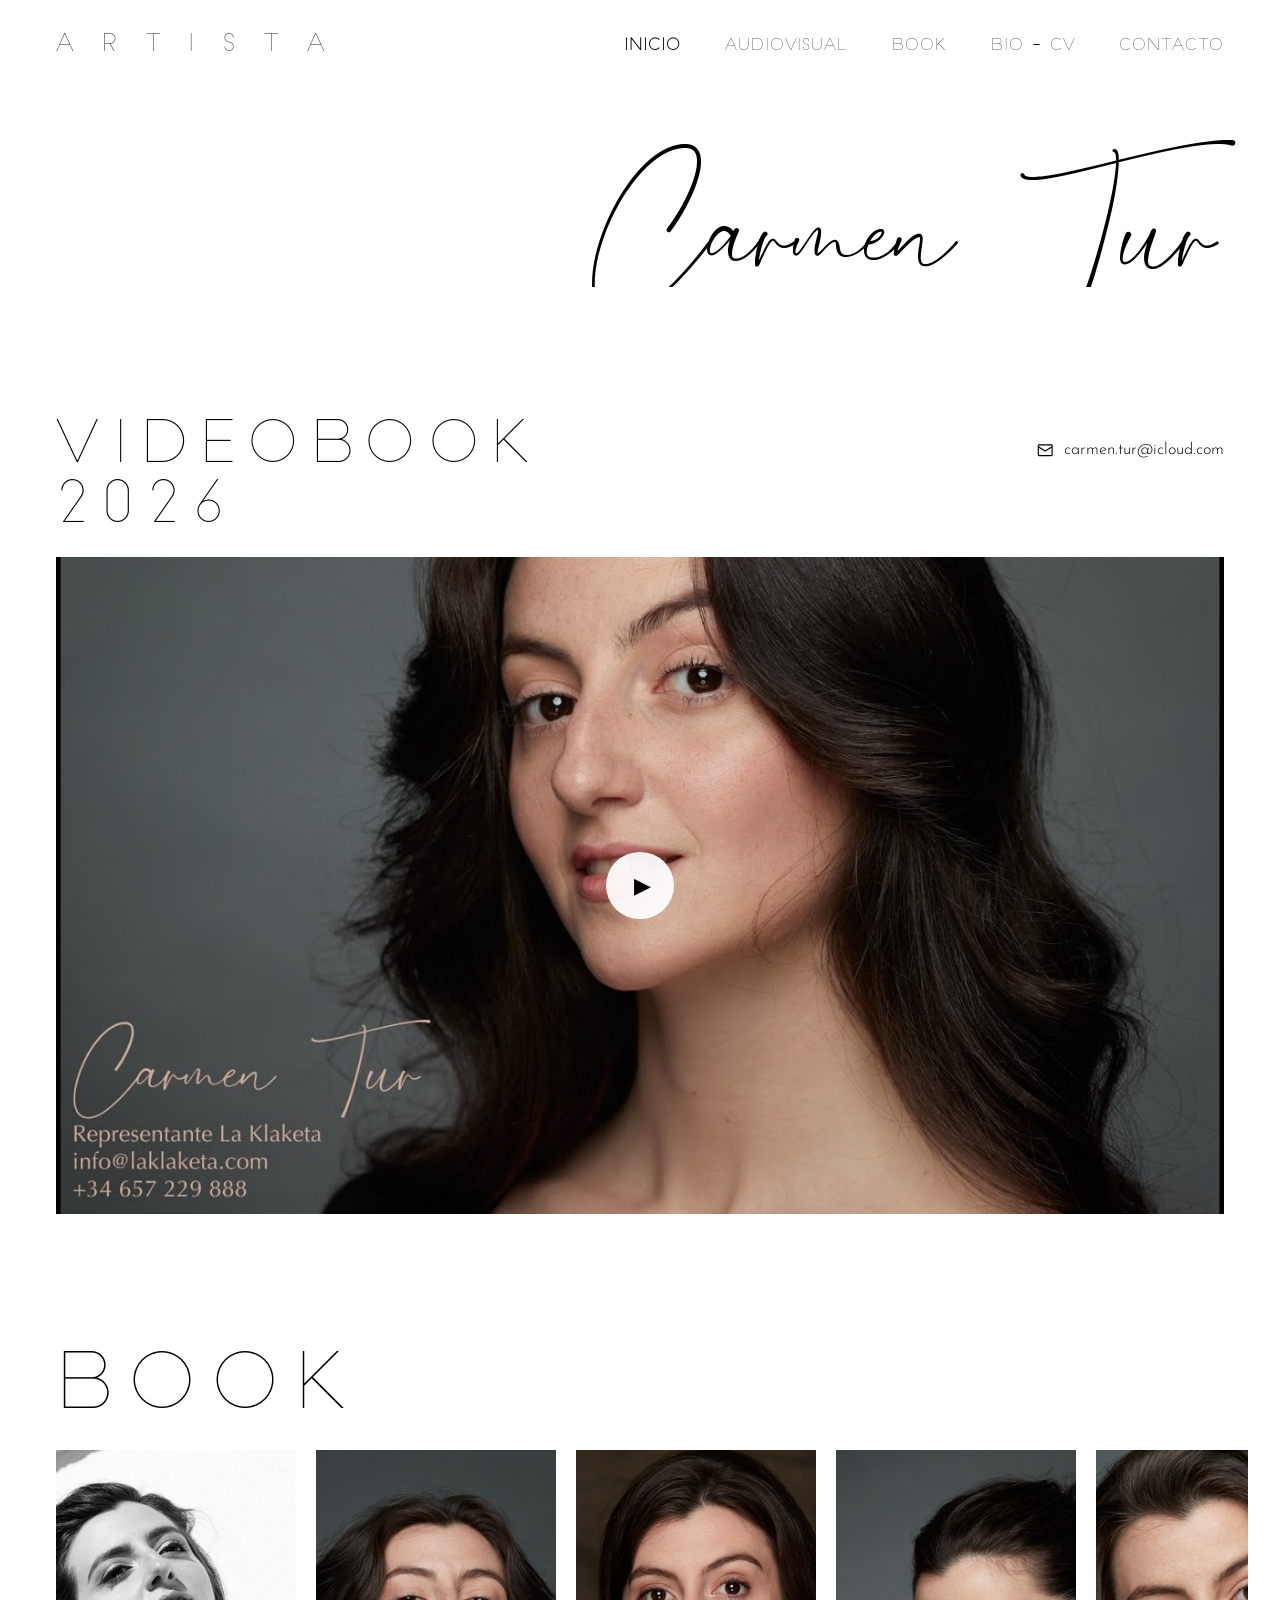
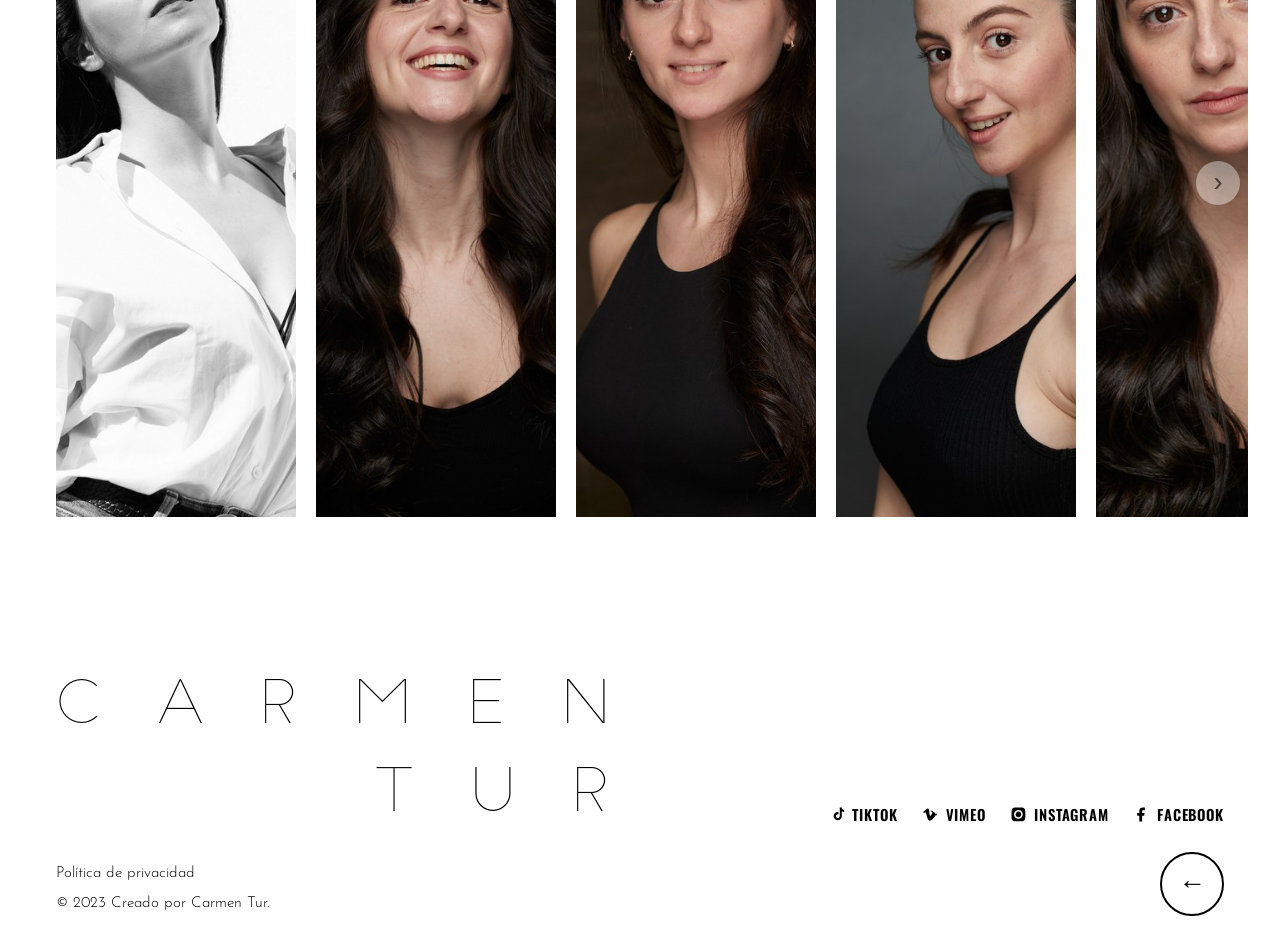
==== commit bb39070e: "Web Carmen: 18 cambios 2ª revisión verificados" ====
--- a/index.html
+++ b/index.html
@@ -38,7 +38,7 @@
   </div>
 </header>
 <main id="contenido">
-<section aria-label="Carmen Tur">
+<section aria-label="Carmen Tur" class="hero-title-sec">
   <div class="bleed">
     <p class="script-hero h-mega">Carmen Tur</p>
   </div>
@@ -67,167 +67,167 @@
         <div class="home-carousel" id="carousel-home" role="region" aria-roledescription="carousel" aria-label="Book fotográfico: desliza para ver las 33 fotos" tabindex="0">
 <div class="g-item">
   <a href="img/img_29.jpg" class="g-link" data-lightbox data-full="img/img_29.jpg" data-alt="Retrato en blanco y negro de Carmen Tur" data-title="Carmen Tur" data-credits="">
-    <img src="img/img_29-sm.jpg" alt="Retrato en blanco y negro de Carmen Tur" data-n="29" loading="lazy" width="1600" height="2064">
+    <img src="img/img_29-sm.jpg" alt="Retrato en blanco y negro de Carmen Tur" data-n="29" loading="lazy" width="666" height="1000">
   </a>
 </div>
 <div class="g-item">
   <a href="img/img_34.jpg" class="g-link" data-lightbox data-full="img/img_34.jpg" data-alt="Carmen Tur sonriendo, top negro, fondo oscuro" data-title="Carmen Tur" data-credits="Javier Mantrana.&#10;Maquillaje y peluquería: Thomas Mikel Nicolas.">
-    <img src="img/img_34-sm.jpg" alt="Carmen Tur sonriendo, top negro, fondo oscuro" data-n="34" loading="lazy" width="1000" height="1500">
+    <img src="img/img_34-sm.jpg" alt="Carmen Tur sonriendo, top negro, fondo oscuro" data-n="34" loading="lazy" width="667" height="1000">
   </a>
 </div>
 <div class="g-item">
   <a href="img/img_15.jpg" class="g-link" data-lightbox data-full="img/img_15.jpg" data-alt="Carmen Tur con top negro, fondo oscuro" data-title="Carmen Tur" data-credits="Javier Mantrana.&#10;Maquillaje y peluquería: Carolina Berjaga">
-    <img src="img/img_15-sm.jpg" alt="Carmen Tur con top negro, fondo oscuro" data-n="15" loading="lazy" width="1066" height="1600">
+    <img src="img/img_15-sm.jpg" alt="Carmen Tur con top negro, fondo oscuro" data-n="15" loading="lazy" width="667" height="1000">
   </a>
 </div>
 <div class="g-item">
   <a href="img/img_30.jpg" class="g-link" data-lightbox data-full="img/img_30.jpg" data-alt="Carmen Tur con coleta, top negro, fondo gris" data-title="Carmen Tur" data-credits="Javier Mantrana.&#10;Maquillaje y peluquería: Thomas Mikel Nicolas.">
-    <img src="img/img_30-sm.jpg" alt="Carmen Tur con coleta, top negro, fondo gris" data-n="30" loading="lazy" width="1000" height="1500">
+    <img src="img/img_30-sm.jpg" alt="Carmen Tur con coleta, top negro, fondo gris" data-n="30" loading="lazy" width="667" height="1000">
   </a>
 </div>
 <div class="g-item">
   <a href="img/img_21.jpg" class="g-link" data-lightbox data-full="img/img_21.jpg" data-alt="Retrato de Carmen Tur, fondo oscuro" data-title="Carmen Tur" data-credits="Javier Mantrana.&#10;Maquillaje y peluquería: Thomas Mikel Nicolas.">
-    <img src="img/img_21-sm.jpg" alt="Retrato de Carmen Tur, fondo oscuro" data-n="21" loading="lazy" width="1000" height="1500">
+    <img src="img/img_21-sm.jpg" alt="Retrato de Carmen Tur, fondo oscuro" data-n="21" loading="lazy" width="667" height="1000">
   </a>
 </div>
 <div class="g-item">
   <a href="img/img_22.jpg" class="g-link" data-lightbox data-full="img/img_22.jpg" data-alt="Carmen Tur, top blanco y vaqueros, fondo gris" data-title="Carmen Tur" data-credits="Javier Mantrana.&#10;Maquillaje y peluquería: Thomas Mikel Nicolas.">
-    <img src="img/img_22-sm.jpg" alt="Carmen Tur, top blanco y vaqueros, fondo gris" data-n="22" loading="lazy" width="1000" height="1500">
+    <img src="img/img_22-sm.jpg" alt="Carmen Tur, top blanco y vaqueros, fondo gris" data-n="22" loading="lazy" width="667" height="1000">
   </a>
 </div>
 <div class="g-item">
   <a href="img/img_14.jpg" class="g-link" data-lightbox data-full="img/img_14.jpg" data-alt="Retrato de Carmen Tur sonriendo, fondo gris" data-title="Carmen Tur" data-credits="Javier Mantrana.&#10;Maquillaje y peluquería: Thomas Mikel Nicolas.">
-    <img src="img/img_14-sm.jpg" alt="Retrato de Carmen Tur sonriendo, fondo gris" data-n="14" loading="lazy" width="1500" height="1000">
+    <img src="img/img_14-sm.jpg" alt="Retrato de Carmen Tur sonriendo, fondo gris" data-n="14" loading="lazy" width="1000" height="667">
   </a>
 </div>
 <div class="g-item">
   <a href="img/img_01.jpg" class="g-link" data-lightbox data-full="img/img_01.jpg" data-alt="Carmen Tur sentada, camiseta beige y vaqueros" data-title="Carmen Tur" data-credits="Víctor Brenes&#10;«Gente Bastarda»&#10;No-MakeUp.">
-    <img src="img/img_01-sm.jpg" alt="Carmen Tur sentada, camiseta beige y vaqueros" data-n="1" loading="lazy" width="1105" height="1600">
+    <img src="img/img_01-sm.jpg" alt="Carmen Tur sentada, camiseta beige y vaqueros" data-n="1" loading="lazy" width="691" height="1000">
   </a>
 </div>
 <div class="g-item">
   <a href="img/img_02.jpg" class="g-link" data-lightbox data-full="img/img_02.jpg" data-alt="Carmen Tur de pie, top negro y vaqueros, fondo blanco" data-title="Carmen Tur" data-credits="Víctor Brenes&#10;«Gente Bastarda»&#10;No-MakeUp.">
-    <img src="img/img_02-sm.jpg" alt="Carmen Tur de pie, top negro y vaqueros, fondo blanco" data-n="2" loading="lazy" width="1064" height="1600">
+    <img src="img/img_02-sm.jpg" alt="Carmen Tur de pie, top negro y vaqueros, fondo blanco" data-n="2" loading="lazy" width="665" height="1000">
   </a>
 </div>
 <div class="g-item">
   <a href="img/img_17.jpg" class="g-link" data-lightbox data-full="img/img_17.jpg" data-alt="Carmen Tur sentada, top negro, fondo blanco" data-title="Carmen Tur" data-credits="Víctor Brenes&#10;«Gente Bastarda»&#10;No-MakeUp.">
-    <img src="img/img_17-sm.jpg" alt="Carmen Tur sentada, top negro, fondo blanco" data-n="17" loading="lazy" width="1068" height="1600">
+    <img src="img/img_17-sm.jpg" alt="Carmen Tur sentada, top negro, fondo blanco" data-n="17" loading="lazy" width="667" height="1000">
   </a>
 </div>
 <div class="g-item">
   <a href="img/img_03.jpg" class="g-link" data-lightbox data-full="img/img_03.jpg" data-alt="Primer plano de Carmen Tur, fondo gris" data-title="Carmen Tur" data-credits="Javier Mantrana.&#10;Maquillaje y peluquería: Thomas Mikel Nicolas.">
-    <img src="img/img_03-sm.jpg" alt="Primer plano de Carmen Tur, fondo gris" data-n="3" loading="lazy" width="1500" height="1000">
+    <img src="img/img_03-sm.jpg" alt="Primer plano de Carmen Tur, fondo gris" data-n="3" loading="lazy" width="1000" height="667">
   </a>
 </div>
 <div class="g-item">
   <a href="img/img_20.jpg" class="g-link" data-lightbox data-full="img/img_20.jpg" data-alt="Carmen Tur riendo, traje negro, fondo rojo" data-title="Carmen Tur" data-credits="Javier Mantrana.&#10;Maquillaje y peluquería: Thomas Mikel Nicolas.">
-    <img src="img/img_20-sm.jpg" alt="Carmen Tur riendo, traje negro, fondo rojo" data-n="20" loading="lazy" width="1049" height="1600">
+    <img src="img/img_20-sm.jpg" alt="Carmen Tur riendo, traje negro, fondo rojo" data-n="20" loading="lazy" width="656" height="1000">
   </a>
 </div>
 <div class="g-item">
   <a href="img/img_07.jpg" class="g-link" data-lightbox data-full="img/img_07.jpg" data-alt="Carmen Tur sonriendo, vestido de lunares" data-title="Carmen Tur" data-credits="Javier Mantrana.&#10;Maquillaje y peluquería: Thomas Mikel Nicolas.">
-    <img src="img/img_07-sm.jpg" alt="Carmen Tur sonriendo, vestido de lunares" data-n="7" loading="lazy" width="1066" height="1600">
+    <img src="img/img_07-sm.jpg" alt="Carmen Tur sonriendo, vestido de lunares" data-n="7" loading="lazy" width="666" height="1000">
   </a>
 </div>
 <div class="g-item">
   <a href="img/img_19.jpg" class="g-link" data-lightbox data-full="img/img_19.jpg" data-alt="Carmen Tur, body negro y falda vaquera" data-title="Carmen Tur" data-credits="Sergio Lardiez.&#10;Maquillaje y peluquería: Silvia Dafonte.">
-    <img src="img/img_19-sm.jpg" alt="Carmen Tur, body negro y falda vaquera" data-n="19" loading="lazy" width="1066" height="1600">
+    <img src="img/img_19-sm.jpg" alt="Carmen Tur, body negro y falda vaquera" data-n="19" loading="lazy" width="667" height="1000">
   </a>
 </div>
 <div class="g-item">
   <a href="img/img_28.jpg" class="g-link" data-lightbox data-full="img/img_28.jpg" data-alt="Carmen Tur con camisa blanca, fondo blanco" data-title="Carmen Tur" data-credits="Javier Mantrana.&#10;Maquillaje y peluquería: Thomas Mikel Nicolas.">
-    <img src="img/img_28-sm.jpg" alt="Carmen Tur con camisa blanca, fondo blanco" data-n="28" loading="lazy" width="1000" height="1500">
+    <img src="img/img_28-sm.jpg" alt="Carmen Tur con camisa blanca, fondo blanco" data-n="28" loading="lazy" width="667" height="1000">
   </a>
 </div>
 <div class="g-item">
   <a href="img/img_27.jpg" class="g-link" data-lightbox data-full="img/img_27.jpg" data-alt="Retrato de Carmen Tur, top negro, fondo gris" data-title="Carmen Tur" data-credits="Javier Mantrana.&#10;Maquillaje y peluquería: Thomas Mikel Nicolas.">
-    <img src="img/img_27-sm.jpg" alt="Retrato de Carmen Tur, top negro, fondo gris" data-n="27" loading="lazy" width="1000" height="1500">
+    <img src="img/img_27-sm.jpg" alt="Retrato de Carmen Tur, top negro, fondo gris" data-n="27" loading="lazy" width="667" height="1000">
   </a>
 </div>
 <div class="g-item">
   <a href="img/img_10.jpg" class="g-link" data-lightbox data-full="img/img_10.jpg" data-alt="Carmen Tur con top de encaje negro" data-title="Carmen Tur" data-credits="Javier Mantrana.&#10;Maquillaje y peluquería: Thomas Mikel Nicolas.">
-    <img src="img/img_10-sm.jpg" alt="Carmen Tur con top de encaje negro" data-n="10" loading="lazy" width="1066" height="1600">
+    <img src="img/img_10-sm.jpg" alt="Carmen Tur con top de encaje negro" data-n="10" loading="lazy" width="666" height="1000">
   </a>
 </div>
 <div class="g-item">
   <a href="img/img_11.jpg" class="g-link" data-lightbox data-full="img/img_11.jpg" data-alt="Carmen Tur, top negro y falda de flores, fondo rojo" data-title="Carmen Tur" data-credits="Javier Mantrana.&#10;Maquillaje y peluquería: Thomas Mikel Nicolas.">
-    <img src="img/img_11-sm.jpg" alt="Carmen Tur, top negro y falda de flores, fondo rojo" data-n="11" loading="lazy" width="1000" height="1500">
+    <img src="img/img_11-sm.jpg" alt="Carmen Tur, top negro y falda de flores, fondo rojo" data-n="11" loading="lazy" width="745" height="1000">
   </a>
 </div>
 <div class="g-item">
   <a href="img/img_25.jpg" class="g-link" data-lightbox data-full="img/img_25.jpg" data-alt="Carmen Tur, top negro y falda vaquera, fondo blanco" data-title="Carmen Tur" data-credits="Sergio Lardiez.&#10;Maquillaje y peluquería: Silvia Dafonte.">
-    <img src="img/img_25-sm.jpg" alt="Carmen Tur, top negro y falda vaquera, fondo blanco" data-n="25" loading="lazy" width="1066" height="1600">
+    <img src="img/img_25-sm.jpg" alt="Carmen Tur, top negro y falda vaquera, fondo blanco" data-n="25" loading="lazy" width="667" height="1000">
   </a>
 </div>
 <div class="g-item">
   <a href="img/img_35.jpg" class="g-link" data-lightbox data-full="img/img_35.jpg" data-alt="Carmen Tur con vestido azul claro, fondo blanco" data-title="Carmen Tur" data-credits="Javier Mantrana.&#10;Maquillaje y peluquería: Thomas Mikel Nicolas.">
-    <img src="img/img_35-sm.jpg" alt="Carmen Tur con vestido azul claro, fondo blanco" data-n="35" loading="lazy" width="1000" height="1500">
+    <img src="img/img_35-sm.jpg" alt="Carmen Tur con vestido azul claro, fondo blanco" data-n="35" loading="lazy" width="667" height="1000">
   </a>
 </div>
 <div class="g-item">
   <a href="img/img_13.jpg" class="g-link" data-lightbox data-full="img/img_13.jpg" data-alt="Carmen Tur con vestido negro de lentejuelas" data-title="Carmen Tur" data-credits="Javier Mantrana.&#10;Maquillaje y peluquería: Thomas Mikel Nicolas.">
-    <img src="img/img_13-sm.jpg" alt="Carmen Tur con vestido negro de lentejuelas" data-n="13" loading="lazy" width="1066" height="1600">
+    <img src="img/img_13-sm.jpg" alt="Carmen Tur con vestido negro de lentejuelas" data-n="13" loading="lazy" width="666" height="1000">
   </a>
 </div>
 <div class="g-item">
   <a href="img/img_09.jpg" class="g-link" data-lightbox data-full="img/img_09.jpg" data-alt="Carmen Tur con camisa blanca, fondo negro" data-title="Carmen Tur" data-credits="Javier Mantrana.&#10;Maquillaje y peluquería: Thomas Mikel Nicolas.">
-    <img src="img/img_09-sm.jpg" alt="Carmen Tur con camisa blanca, fondo negro" data-n="9" loading="lazy" width="1066" height="1600">
+    <img src="img/img_09-sm.jpg" alt="Carmen Tur con camisa blanca, fondo negro" data-n="9" loading="lazy" width="666" height="1000">
   </a>
 </div>
 <div class="g-item">
   <a href="img/img_24.jpg" class="g-link" data-lightbox data-full="img/img_24.jpg" data-alt="Carmen Tur, top de encaje y pantalón beige, fondo negro" data-title="Carmen Tur" data-credits="Javier Mantrana.&#10;Maquillaje y peluquería: Thomas Mikel Nicolas.">
-    <img src="img/img_24-sm.jpg" alt="Carmen Tur, top de encaje y pantalón beige, fondo negro" data-n="24" loading="lazy" width="1066" height="1600">
+    <img src="img/img_24-sm.jpg" alt="Carmen Tur, top de encaje y pantalón beige, fondo negro" data-n="24" loading="lazy" width="666" height="1000">
   </a>
 </div>
 <div class="g-item">
   <a href="img/img_08.jpg" class="g-link" data-lightbox data-full="img/img_08.jpg" data-alt="Carmen Tur, vestido de lunares burdeos" data-title="Carmen Tur" data-credits="Javier Mantrana.&#10;Maquillaje y peluquería: Thomas Mikel Nicolas.">
-    <img src="img/img_08-sm.jpg" alt="Carmen Tur, vestido de lunares burdeos" data-n="8" loading="lazy" width="1066" height="1600">
+    <img src="img/img_08-sm.jpg" alt="Carmen Tur, vestido de lunares burdeos" data-n="8" loading="lazy" width="666" height="1000">
   </a>
 </div>
 <div class="g-item">
   <a href="img/img_04.jpg" class="g-link" data-lightbox data-full="img/img_04.jpg" data-alt="Carmen Tur con camisa blanca, fondo blanco" data-title="Carmen Tur" data-credits="Javier Mantrana.&#10;Maquillaje y peluquería: Thomas Mikel Nicolas.">
-    <img src="img/img_04-sm.jpg" alt="Carmen Tur con camisa blanca, fondo blanco" data-n="4" loading="lazy" width="1125" height="1500">
+    <img src="img/img_04-sm.jpg" alt="Carmen Tur con camisa blanca, fondo blanco" data-n="4" loading="lazy" width="750" height="1000">
   </a>
 </div>
 <div class="g-item">
   <a href="img/img_18.jpg" class="g-link" data-lightbox data-full="img/img_18.jpg" data-alt="Carmen Tur con top negro, fondo rojo" data-title="Carmen Tur" data-credits="Javier Mantrana.&#10;Maquillaje y peluquería: Thomas Mikel Nicolas.">
-    <img src="img/img_18-sm.jpg" alt="Carmen Tur con top negro, fondo rojo" data-n="18" loading="lazy" width="1000" height="1500">
+    <img src="img/img_18-sm.jpg" alt="Carmen Tur con top negro, fondo rojo" data-n="18" loading="lazy" width="667" height="1000">
   </a>
 </div>
 <div class="g-item">
   <a href="img/img_06.jpg" class="g-link" data-lightbox data-full="img/img_06.jpg" data-alt="Carmen Tur de espaldas, vestido azul oscuro de encaje" data-title="Carmen Tur" data-credits="Javier Mantrana.&#10;Maquillaje y peluquería: Thomas Mikel Nicolas.">
-    <img src="img/img_06-sm.jpg" alt="Carmen Tur de espaldas, vestido azul oscuro de encaje" data-n="6" loading="lazy" width="1066" height="1600">
+    <img src="img/img_06-sm.jpg" alt="Carmen Tur de espaldas, vestido azul oscuro de encaje" data-n="6" loading="lazy" width="666" height="1000">
   </a>
 </div>
 <div class="g-item">
   <a href="img/img_16.jpg" class="g-link" data-lightbox data-full="img/img_16.jpg" data-alt="Carmen Tur con camisa blanca abierta, fondo blanco" data-title="Carmen Tur" data-credits="Javier Mantrana.&#10;Maquillaje y peluquería: Thomas Mikel Nicolas.">
-    <img src="img/img_16-sm.jpg" alt="Carmen Tur con camisa blanca abierta, fondo blanco" data-n="16" loading="lazy" width="1118" height="1500">
+    <img src="img/img_16-sm.jpg" alt="Carmen Tur con camisa blanca abierta, fondo blanco" data-n="16" loading="lazy" width="745" height="1000">
   </a>
 </div>
 <div class="g-item">
   <a href="img/img_12.jpg" class="g-link" data-lightbox data-full="img/img_12.jpg" data-alt="Carmen Tur con blazer negra, fondo rojo" data-title="Carmen Tur" data-credits="Javier Mantrana.&#10;Maquillaje y peluquería: Thomas Mikel Nicolas.">
-    <img src="img/img_12-sm.jpg" alt="Carmen Tur con blazer negra, fondo rojo" data-n="12" loading="lazy" width="1000" height="1500">
+    <img src="img/img_12-sm.jpg" alt="Carmen Tur con blazer negra, fondo rojo" data-n="12" loading="lazy" width="667" height="1000">
   </a>
 </div>
 <div class="g-item">
   <a href="img/img_32.jpg" class="g-link" data-lightbox data-full="img/img_32.jpg" data-alt="Carmen Tur con vestido verde" data-title="Carmen Tur" data-credits="Javier Mantrana.&#10;Maquillaje y peluquería: Thomas Mikel Nicolas.">
-    <img src="img/img_32-sm.jpg" alt="Carmen Tur con vestido verde" data-n="32" loading="lazy" width="1066" height="1600">
+    <img src="img/img_32-sm.jpg" alt="Carmen Tur con vestido verde" data-n="32" loading="lazy" width="666" height="1000">
   </a>
 </div>
 <div class="g-item">
   <a href="img/img_05.jpg" class="g-link" data-lightbox data-full="img/img_05.jpg" data-alt="Carmen Tur con vestido negro, fondo negro" data-title="Carmen Tur" data-credits="Javier Mantrana.&#10;Maquillaje y peluquería: Thomas Mikel Nicolas.">
-    <img src="img/img_05-sm.jpg" alt="Carmen Tur con vestido negro, fondo negro" data-n="5" loading="lazy" width="1192" height="1600">
+    <img src="img/img_05-sm.jpg" alt="Carmen Tur con vestido negro, fondo negro" data-n="5" loading="lazy" width="746" height="1000">
   </a>
 </div>
 <div class="g-item">
   <a href="img/img_33.jpg" class="g-link" data-lightbox data-full="img/img_33.jpg" data-alt="Carmen Tur, camisa blanca y vaqueros, fondo negro" data-title="Carmen Tur" data-credits="Javier Mantrana.&#10;Maquillaje y peluquería: Thomas Mikel Nicolas.">
-    <img src="img/img_33-sm.jpg" alt="Carmen Tur, camisa blanca y vaqueros, fondo negro" data-n="33" loading="lazy" width="1066" height="1600">
+    <img src="img/img_33-sm.jpg" alt="Carmen Tur, camisa blanca y vaqueros, fondo negro" data-n="33" loading="lazy" width="666" height="1000">
   </a>
 </div>
 <div class="g-item">
   <a href="img/img_26.jpg" class="g-link" data-lightbox data-full="img/img_26.jpg" data-alt="Carmen Tur, top negro y falda de flores, fondo rojo" data-title="Carmen Tur" data-credits="Javier Mantrana.&#10;Maquillaje y peluquería: Thomas Mikel Nicolas.">
-    <img src="img/img_26-sm.jpg" alt="Carmen Tur, top negro y falda de flores, fondo rojo" data-n="26" loading="lazy" width="1118" height="1500">
+    <img src="img/img_26-sm.jpg" alt="Carmen Tur, top negro y falda de flores, fondo rojo" data-n="26" loading="lazy" width="667" height="1000">
   </a>
 </div>
         </div>
--- a/css/style.css
+++ b/css/style.css
@@ -59,7 +59,9 @@
 .bleed{overflow:hidden}
 .script-hero{font-family:var(--font-script);font-weight:400;text-align:right;white-space:nowrap;
   line-height:1.15;margin-right:-6vw;padding-right:.12em} /* padding-right: la tinta de los swash de Brisely sobrepasa el ancho de avance */
-.script-hero.h-mega{font-size:min(6.25rem,14.5vw);margin-top:2rem;margin-right:.5em} /* 1.1 (2ª rev): 100px como el Wix (font_2); .5em de margen dcho. para que el swash de Brisely (overshoot medido 0.18em) termine dentro, como en el Wix */
+.script-hero.h-mega{font-size:min(6.25rem,14.5vw);margin-top:2rem;margin-right:.5em;line-height:1.45} /* 1.1 (2ª rev): 100px como el Wix (font_2); .5em de margen dcho. para que el swash de Brisely (overshoot medido 0.18em) termine dentro, como en el Wix */ /* P1 (3ª rev 2026-10-02, Carmen): line-height 1.45 para que los ascendentes/descendentes de Mea Culpa (C de Carmen, T de Tur) no queden cortados */
+/* P1 (3ª rev): el contenedor del título hero necesita aire vertical por arriba y por abajo */
+.hero-title-sec{padding:1.4rem 0 2.2rem}
 .script-hero.h-page{font-size:min(3.75rem,13vw);margin-top:1.2rem} /* 3.2 (2ª rev): 60px como el Wix book */
 
 /* ---------- titulares finos ---------- */
@@ -93,6 +95,9 @@
 .video-block:nth-of-type(3) .video-title,.video-block:nth-of-type(7) .video-title{text-align:right}
 .video-block:nth-of-type(5) .video-title,.video-block:nth-of-type(9) .video-title{text-align:center}
 .video-grid{display:grid;gap:2.5rem;align-items:start}
+/* P7 (3ª rev): equilibrado vertical de los vídeos que desbordan (V2, V5: -18px; V9: -38px) */
+.video-block[data-vfix="-18px"] .video-text{transform:translateY(-18px)}
+.video-block[data-vfix="-38px"] .video-text{transform:translateY(-38px)}
 .video-desc{font-family:var(--font-din);font-weight:300;text-align:justify;max-width:26rem;margin:0 auto;
   font-size:1.0625rem;line-height:1.6} /* 2.5 (2ª rev): DIN NEXT LIGHT 17px como el Wix (font_7) */
 .video-media{position:relative}
@@ -159,7 +164,7 @@
    2.4: caja desplazada a la izquierda y del ancho justo hasta el final de "Tur"
         (los párrafos no aportan ancho intrínseco: width:0 + min-width:100%). */
 .av-hero{background:#0c0c0c;padding:0;display:flex;align-items:stretch;overflow:hidden}
-.av-hero-box{background:rgba(200,200,200,.65);color:#141414;
+.av-hero-box{background:rgba(238,238,238,.72);color:#141414; /* P6 (3ª rev 2026-10-02, Carmen): fondo más blanco como el Wix, manteniendo transparencia */
   padding:clamp(1.6rem,4vw,2.6rem) clamp(1.8rem,4vw,3rem);
   width:fit-content;max-width:min(40rem,82%);
   margin:clamp(2.5rem,6vw,4rem) 0 clamp(2.5rem,6vw,4rem) 6%;
@@ -167,6 +172,10 @@
 .av-hero-box .script-hero{font-family:var(--font-meaculpa,var(--font-script));
   font-size:clamp(2.75rem,6vw,4.625rem);text-align:left;margin:0 0 1.6rem;white-space:nowrap}
 .av-hero-box p{font-weight:300;margin-bottom:.55rem}
+/* P5 (3ª rev): jerarquía de espaciado como el Wix — compacto entre 2-3, mayor entre 3-4 */
+.av-hero-box .av-sub1{margin-bottom:.32rem}
+.av-hero-box .av-sub2{margin-bottom:1.25rem}
+.av-hero-box .av-sub3{margin-bottom:0}
 .av-hero-box p:not(.script-hero){width:0;min-width:100%}
 .av-hero-photo{flex:1 1 auto;position:relative;min-width:0;min-height:17rem}
 .av-hero-photo img{position:absolute;inset:0;width:100%;height:100%;object-fit:cover;object-position:55% 32%}
@@ -210,7 +219,7 @@
 .lb-panel{color:#fff;flex:none;max-width:20rem;align-self:stretch;display:flex;flex-direction:column;
   justify-content:flex-end;padding-bottom:1.2rem} /* 3.8 (2ª rev): texto abajo a la derecha, no centrado vertical */
 .lb-title{font-family:var(--font-meaculpa);font-weight:400;font-size:clamp(2rem,3.5vw,2.9rem);
-  line-height:1.15;margin:0 0 .6rem;white-space:nowrap} /* 3.8: nombre siempre en una línea; hueco pequeño con la descripción */
+  line-height:1.5;margin:0 0 1.1rem;white-space:nowrap} /* 3.8: nombre siempre en una línea */ /* P2 (3ª rev 2026-10-02, Carmen): line-height 1.5 + margen 1.1rem para que el script no pise los créditos; estructural para todas las fotos */
 .lb-credits{font-family:var(--font-slim);font-weight:300;font-size:.95rem;letter-spacing:.12em;
   text-transform:uppercase;line-height:2}
 .lb-credits p{margin:0}
